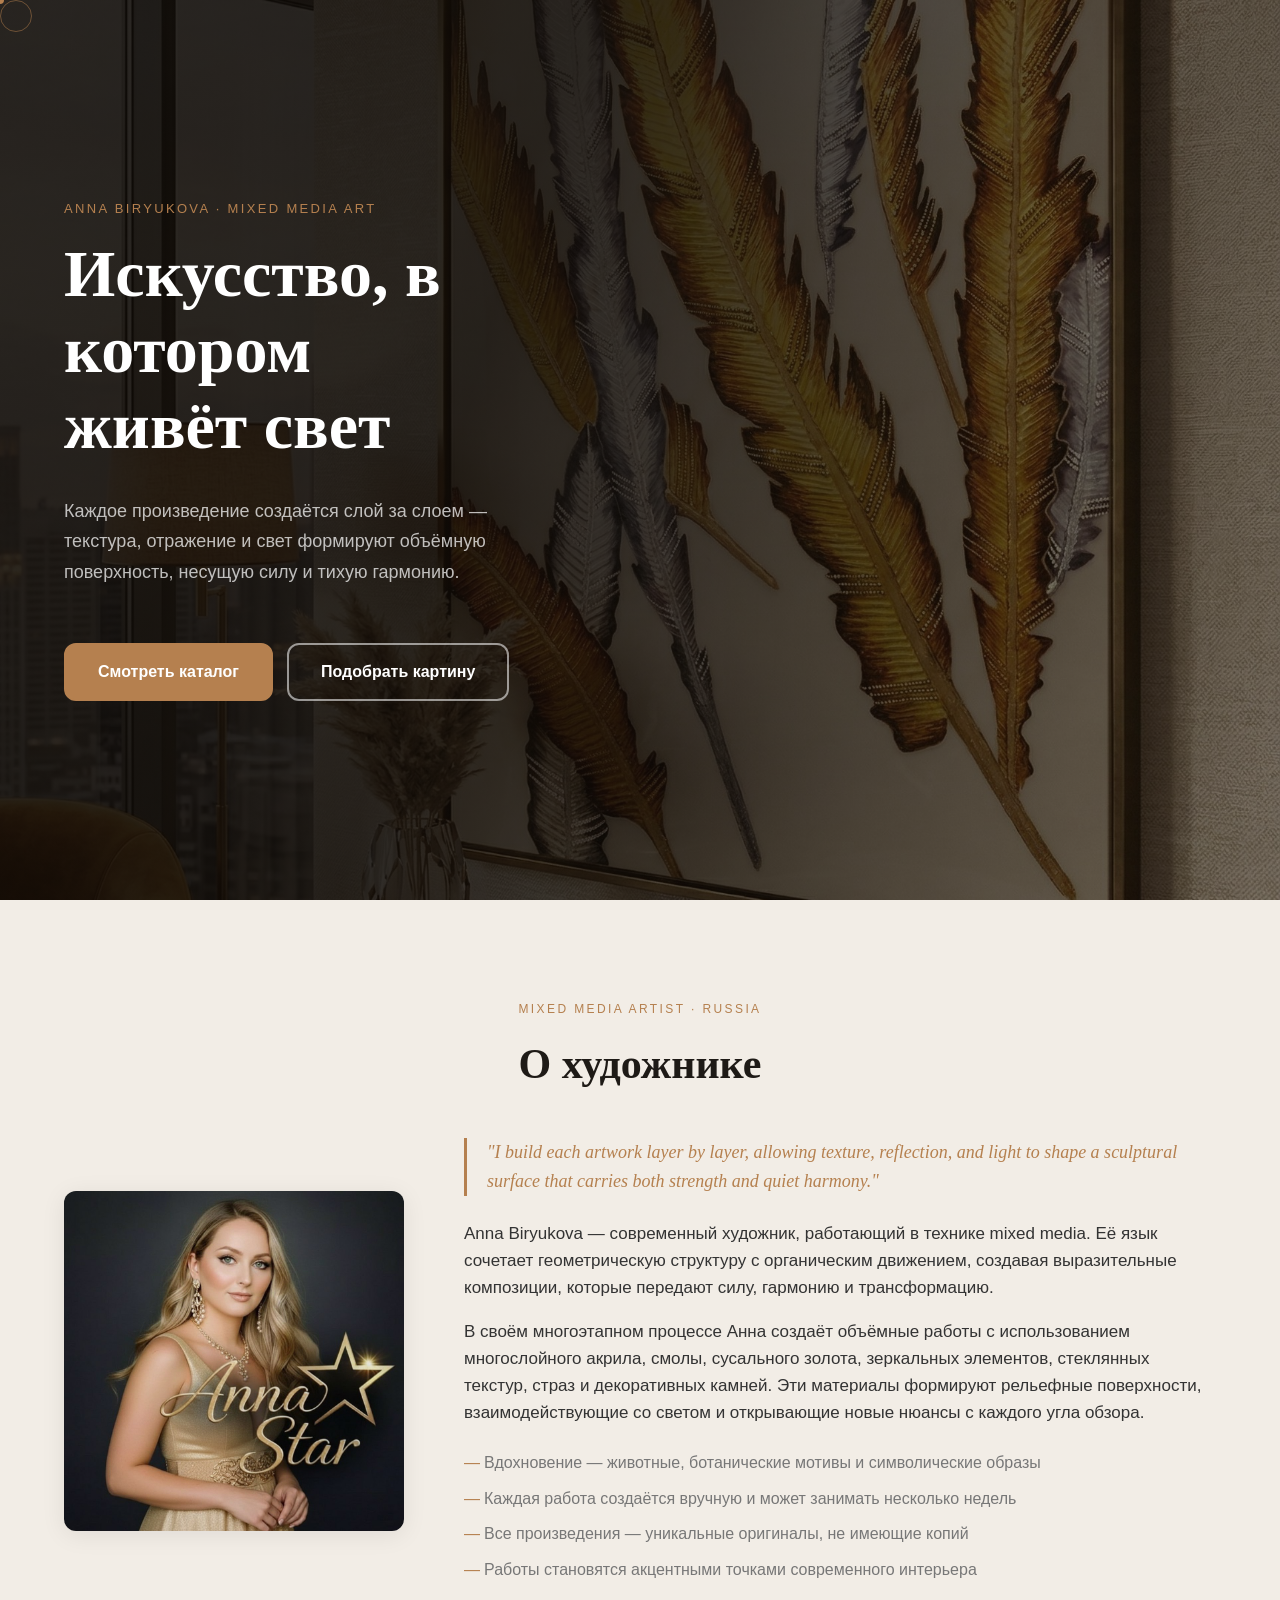
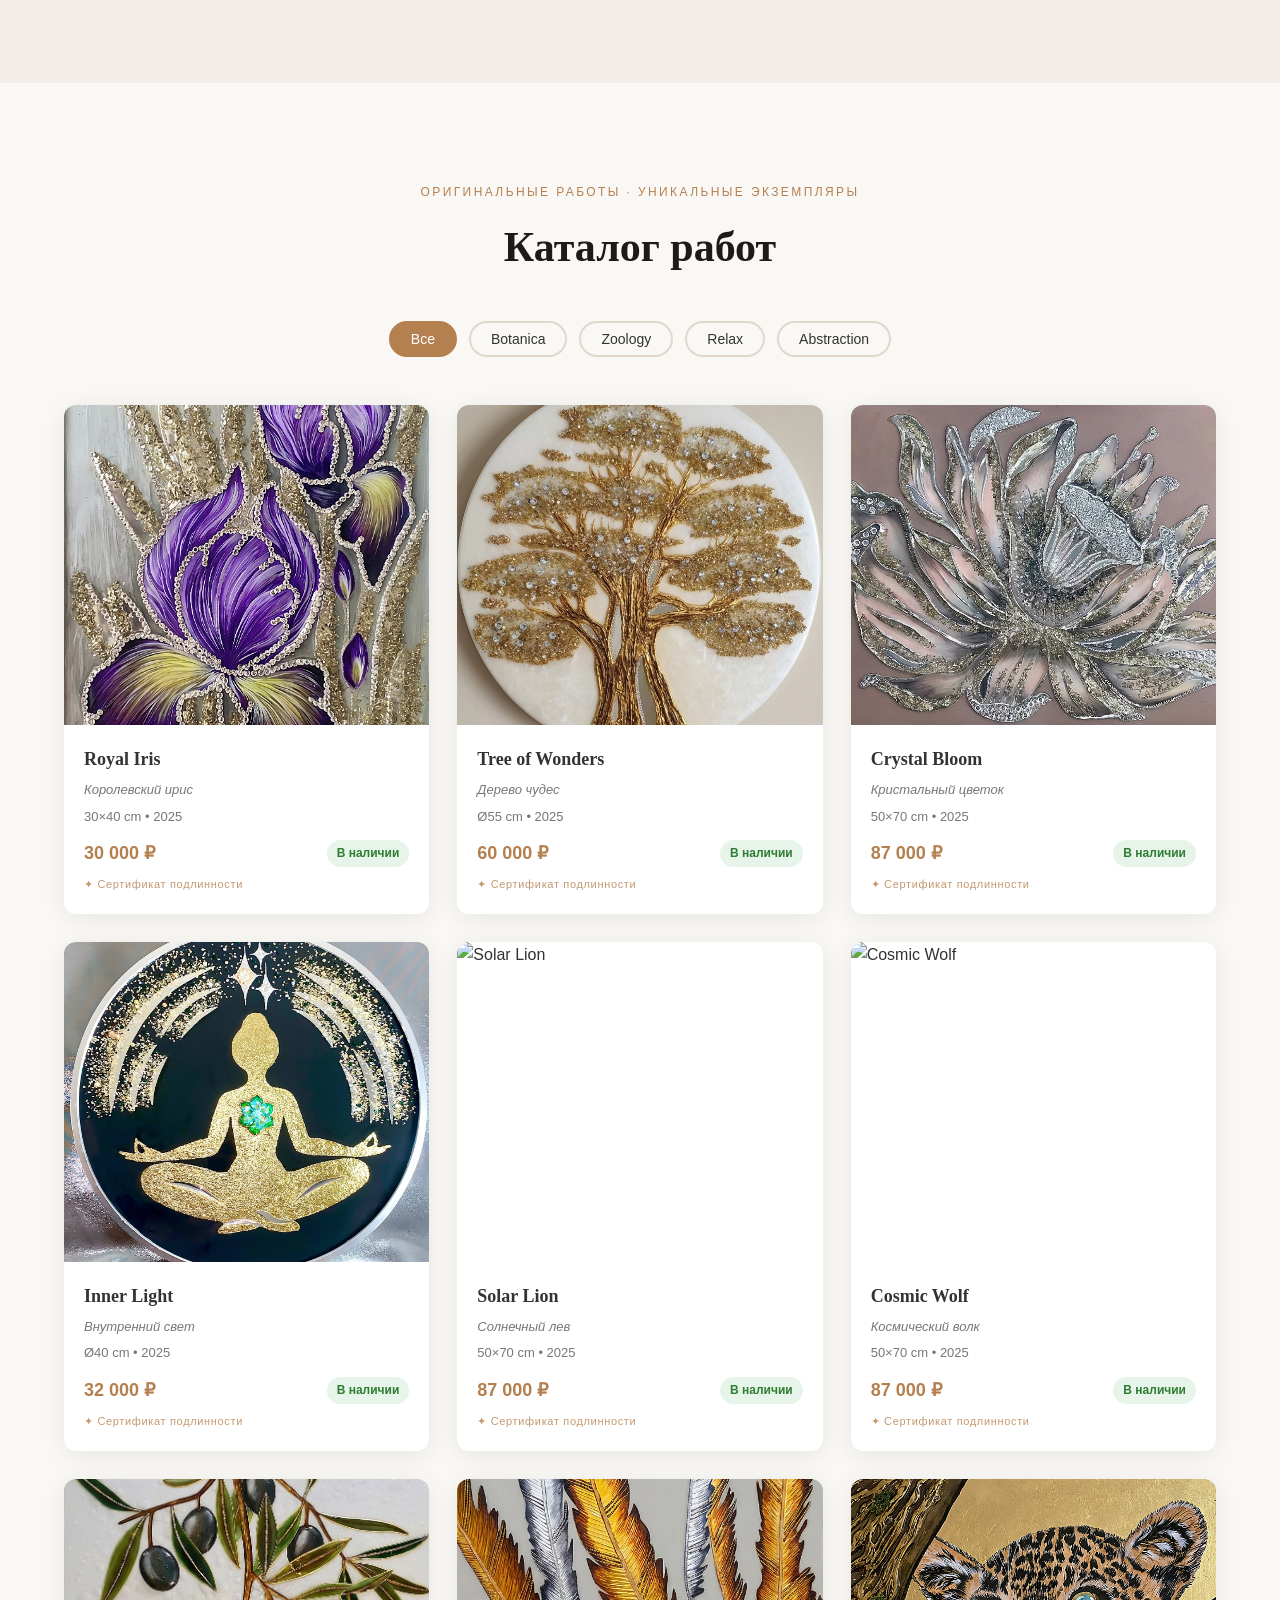
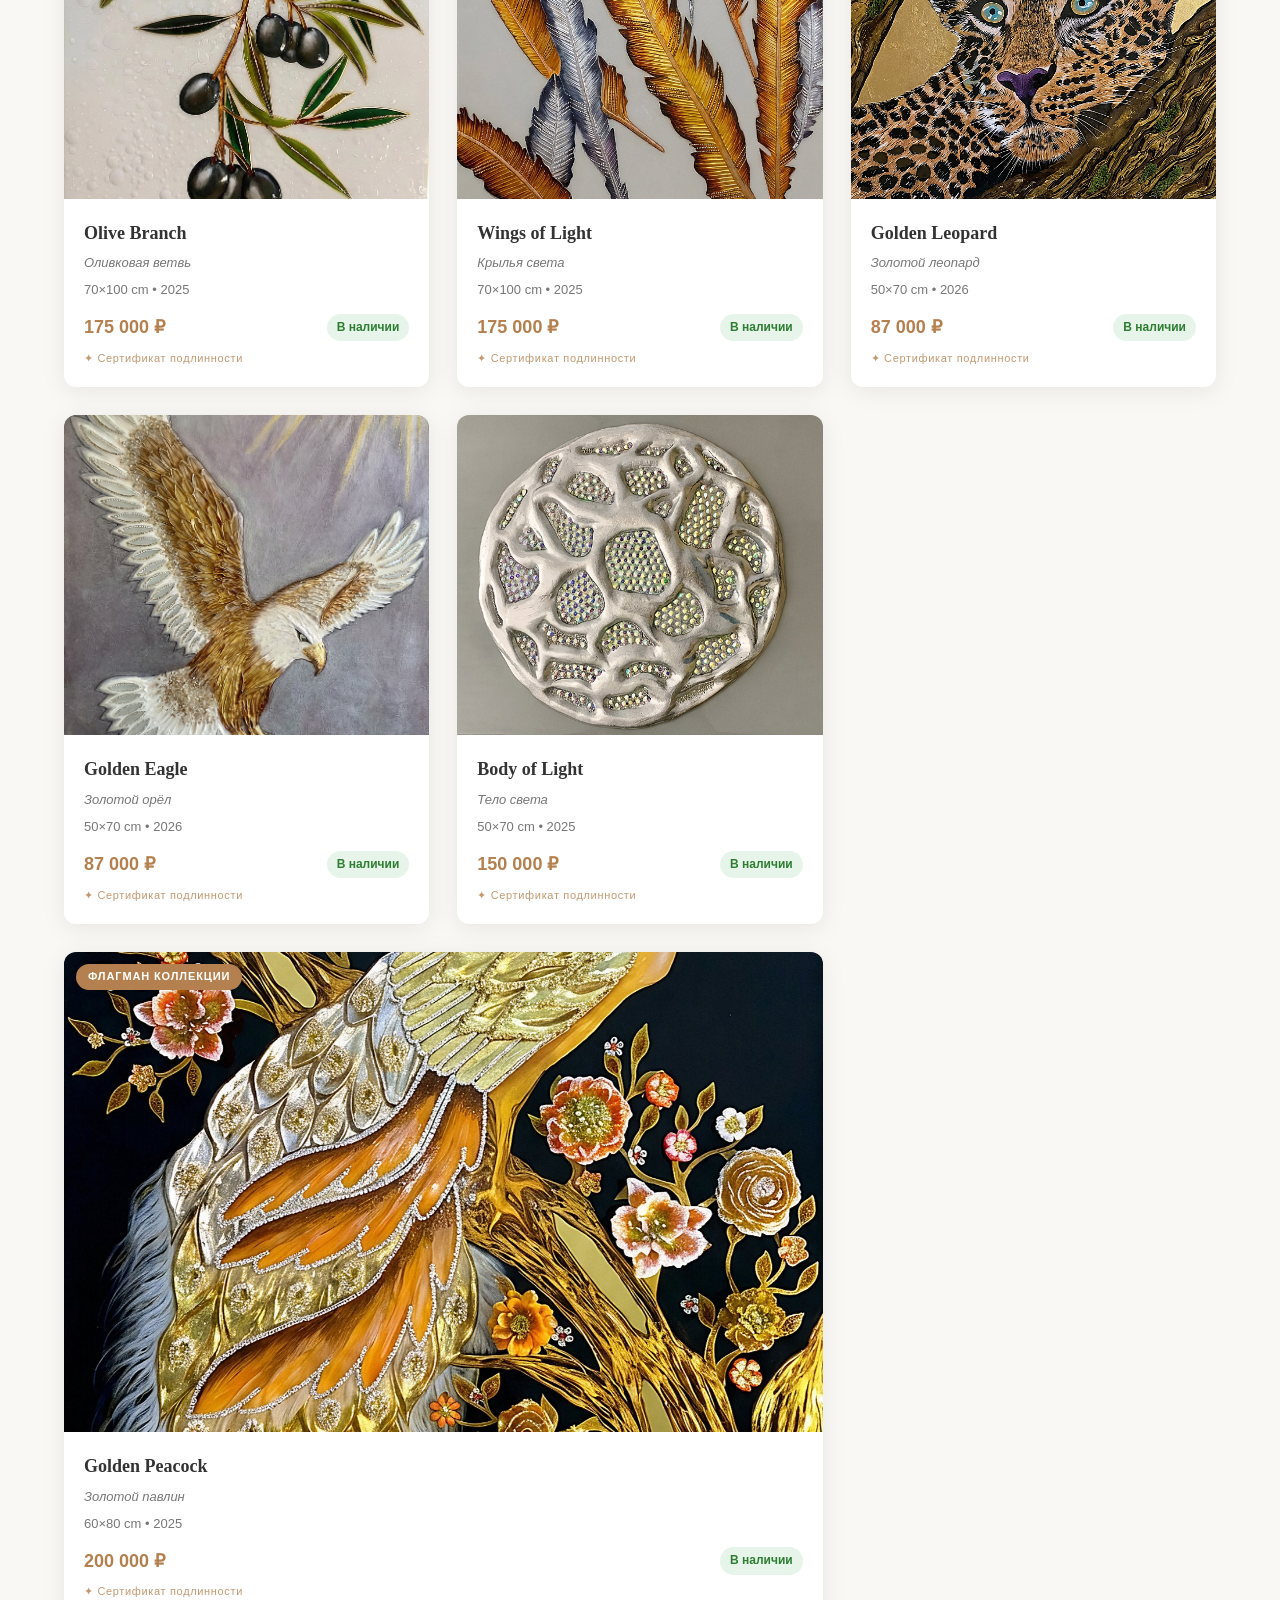
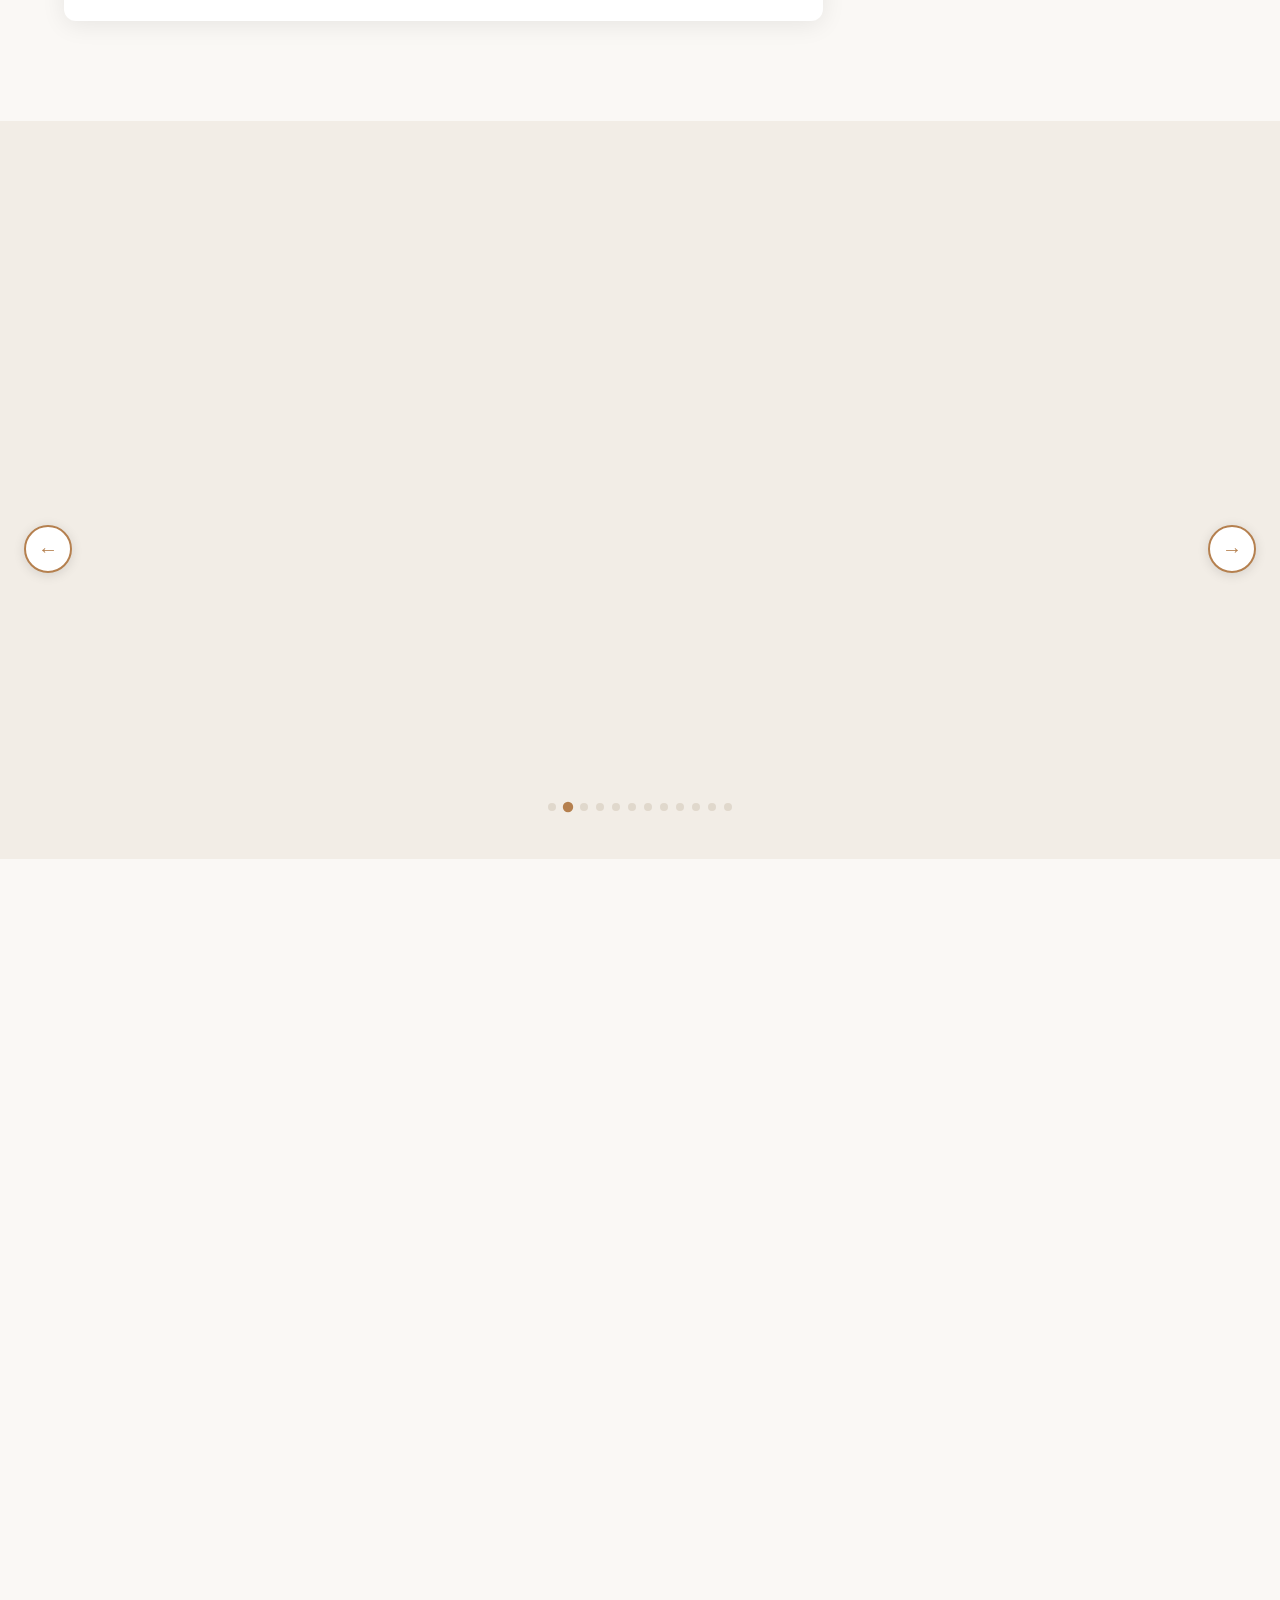
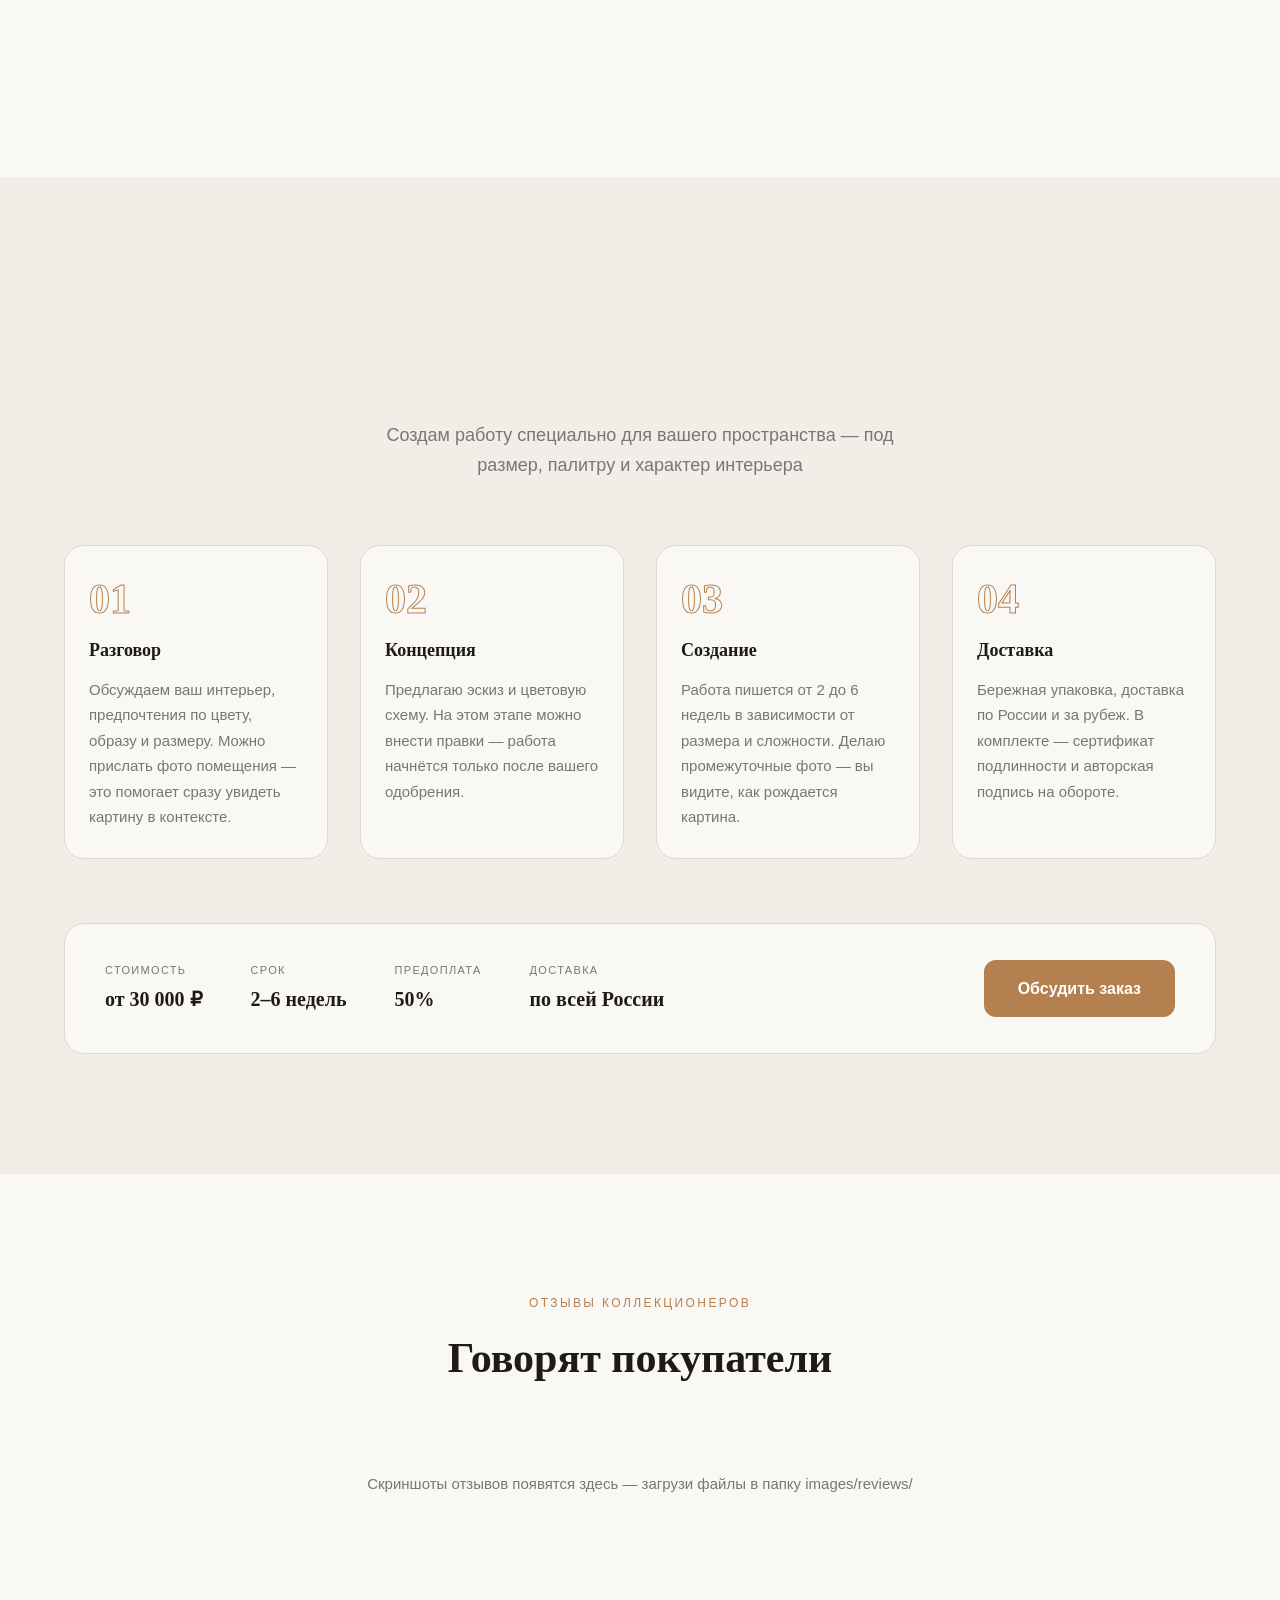
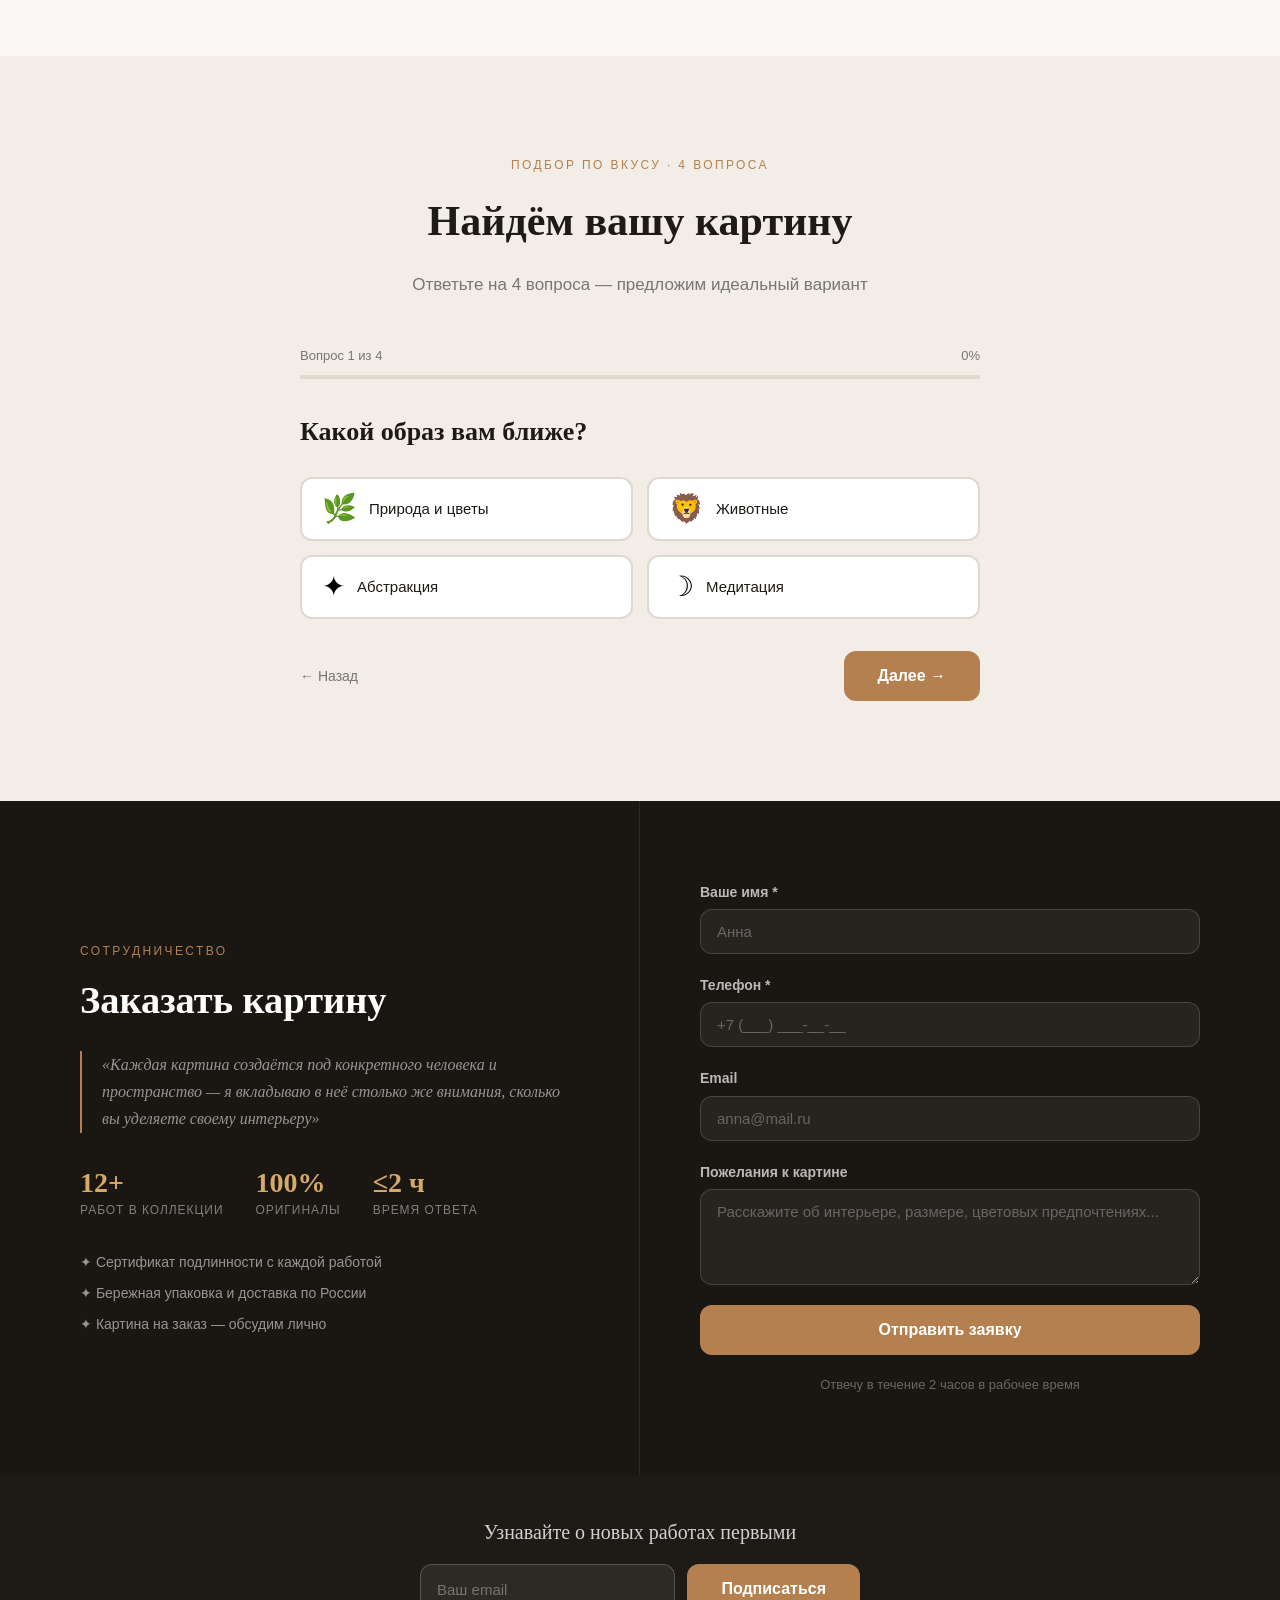
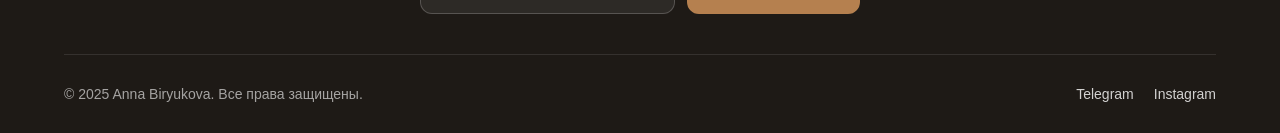
==== annastar-landing/index.html @ 743b1dee "Premium redesign: video hero, new sections, catalog & quiz improvements - Replace hero photo with vi" ====
<!DOCTYPE html>
<html lang="ru">
<head>
  <meta charset="UTF-8" />
  <meta name="viewport" content="width=device-width, initial-scale=1.0" />
  <title>Anna Biryukova — Sculptural Mixed Media Art</title>
  <meta name="description" content="Авторские картины в смешанной технике: акрил, смола, сусальное золото, зеркало, стразы. Уникальные объёмные работы для современного интерьера." />
  <link rel="stylesheet" href="css/style.css" />
  <link rel="stylesheet" href="css/quiz.css" />
  <link rel="stylesheet" href="css/mobile.css" />
</head>
<body>

  <!-- HERO -->
  <section class="hero" id="hero">
    <div class="hero__video-bg">
      <video autoplay muted loop playsinline preload="auto" poster="images/mockups/IMG_5982.JPG">
        <source src="images/mockups/1768654768388184.mp4" type="video/mp4">
      </video>
      <div class="hero__overlay"></div>
    </div>
    <div class="hero__content">
      <p class="hero__eyebrow">Anna Biryukova · Mixed Media Art</p>
      <h1 class="hero__title">Искусство, в котором<br>живёт свет</h1>
      <p class="hero__subtitle">Каждое произведение создаётся слой за слоем — текстура, отражение и свет формируют объёмную поверхность, несущую силу и тихую гармонию.</p>
      <div class="hero__btns">
        <a href="#catalog" class="btn btn--primary">Смотреть каталог</a>
        <a href="#quiz" class="btn btn--outline-light">Подобрать картину</a>
      </div>
    </div>
  </section>

  <!-- ABOUT -->
  <section class="about" id="about">
    <div class="container">
      <p class="section-eyebrow">Mixed Media Artist · Russia</p>
      <h2 class="section-title">О художнике</h2>
      <div class="about__inner">
        <div class="about__photo">
          <img src="anna-star.jpg.jpg" alt="Anna Biryukova — Mixed Media Artist" />
        </div>
        <div class="about__text">
          <blockquote class="about__quote">
            "I build each artwork layer by layer, allowing texture, reflection, and light to shape a sculptural surface that carries both strength and quiet harmony."
          </blockquote>
          <p>Anna Biryukova — современный художник, работающий в технике mixed media. Её язык сочетает геометрическую структуру с органическим движением, создавая выразительные композиции, которые передают силу, гармонию и трансформацию.</p>
          <p>В своём многоэтапном процессе Анна создаёт объёмные работы с использованием многослойного акрила, смолы, сусального золота, зеркальных элементов, стеклянных текстур, страз и декоративных камней. Эти материалы формируют рельефные поверхности, взаимодействующие со светом и открывающие новые нюансы с каждого угла обзора.</p>
          <ul class="about__facts">
            <li>Вдохновение — животные, ботанические мотивы и символические образы</li>
            <li>Каждая работа создаётся вручную и может занимать несколько недель</li>
            <li>Все произведения — уникальные оригиналы, не имеющие копий</li>
            <li>Работы становятся акцентными точками современного интерьера</li>
          </ul>
        </div>
      </div>
    </div>
  </section>

  <!-- CATALOG -->
  <section class="catalog" id="catalog">
    <div class="container">
      <p class="section-eyebrow">Оригинальные работы · Уникальные экземпляры</p>
      <h2 class="section-title">Каталог работ</h2>
      <div class="catalog__filters" id="catalogFilters">
        <button class="filter-btn active" data-filter="all">Все</button>
        <button class="filter-btn" data-filter="botanica">Botanica</button>
        <button class="filter-btn" data-filter="zoology">Zoology</button>
        <button class="filter-btn" data-filter="relax">Relax</button>
        <button class="filter-btn" data-filter="abstraction">Abstraction</button>
      </div>
      <div class="catalog__grid" id="catalogGrid">
        <!-- Карточки генерируются через catalog.js -->
      </div>
    </div>
  </section>

  <!-- MOCKUPS -->
  <section class="mockups" id="mockups">
    <div class="container">
      <p class="section-eyebrow">Визуализации</p>
      <h2 class="section-title">Картины в интерьере</h2>
    </div>
    <div class="mockups__carousel-wrap">
      <div class="mockups__carousel" id="mockupsCarousel">
        <div class="mockups__slide"><img src="images/mockups/IMG_5982.JPG" alt="Картина в интерьере" /></div>
        <div class="mockups__slide"><img src="images/mockups/IMG_5988.JPG" alt="Картина в интерьере" /></div>
        <div class="mockups__slide"><img src="images/mockups/IMG_4224.JPG" alt="Картина в интерьере" /></div>
        <div class="mockups__slide"><img src="images/mockups/IMG_4229.JPG" alt="Картина в интерьере" /></div>
        <div class="mockups__slide"><img src="images/mockups/IMG_4255.JPG" alt="Картина в интерьере" /></div>
        <div class="mockups__slide"><img src="images/mockups/IMG_4251.JPG" alt="Картина в интерьере" /></div>
        <div class="mockups__slide"><img src="images/mockups/IMG_4261.JPG" alt="Картина в интерьере" /></div>
        <div class="mockups__slide"><img src="images/mockups/IMG_4264.JPG" alt="Картина в интерьере" /></div>
        <div class="mockups__slide"><img src="images/mockups/IMG_4480.JPG" alt="Картина в интерьере" /></div>
        <div class="mockups__slide"><img src="images/mockups/IMG_4504.JPG" alt="Картина в интерьере" /></div>
        <div class="mockups__slide"><img src="images/mockups/IMG_6615.JPG" alt="Картина в интерьере" /></div>
        <div class="mockups__slide"><img src="images/mockups/2026-01-19 11.44.16.JPG" alt="Картина в интерьере" /></div>
      </div>
      <button class="mockups__arrow mockups__arrow--prev" id="mockupsPrev" aria-label="Назад">&#8592;</button>
      <button class="mockups__arrow mockups__arrow--next" id="mockupsNext" aria-label="Вперёд">&#8594;</button>
    </div>
    <div class="mockups__dots" id="mockupsDots"></div>
  </section>

  <!-- ARTIST AT WORK -->
  <section class="atwork" id="atwork">
    <div class="container">
      <div class="atwork__inner">
        <div class="atwork__photo">
          <img src="images/artist/freepik__-img3-img2-img1__70721.png" alt="Anna Biryukova за работой" />
        </div>
        <div class="atwork__text">
          <h2 class="section-title atwork__title">Художник за работой</h2>
          <p class="atwork__lead">Каждая картина — это путешествие длиной в несколько недель. Анна начинает с эскиза и постепенно выстраивает слой за слоем: грунт, объёмная текстура, акрил, смола, сусальное золото, зеркальные элементы и финальные акценты из страз.</p>
          <p>Процесс создания — медитативный и непредсказуемый. Материалы вступают в диалог между собой: смола растекается, золото ловит свет, зеркальные осколки преломляют пространство. Именно в этом взаимодействии рождается живой характер каждой работы.</p>
          <p>Анна не использует шаблонов и не создаёт копий. Каждое полотно — единственное в своём роде. Прежде чем взять кисть, художник проводит время в тишине — чтобы почувствовать образ изнутри, а не просто перенести его на холст.</p>
          <div class="atwork__tags">
            <span>Акрил</span>
            <span>Эпоксидная смола</span>
            <span>Сусальное золото</span>
            <span>Зеркало</span>
            <span>Стразы</span>
            <span>Mixed Media</span>
          </div>
        </div>
      </div>
    </div>
  </section>

  <!-- COMMISSION -->
  <section class="commission" id="commission">
    <div class="container">
      <p class="section-eyebrow">Индивидуальный заказ</p>
      <h2 class="section-title">Картина на заказ</h2>
      <p class="commission__intro">Создам работу специально для вашего пространства — под размер, палитру и характер интерьера</p>
      <div class="commission__steps">
        <div class="commission__step">
          <span class="commission__step-num">01</span>
          <h3 class="commission__step-title">Разговор</h3>
          <p class="commission__step-text">Обсуждаем ваш интерьер, предпочтения по цвету, образу и размеру. Можно прислать фото помещения — это помогает сразу увидеть картину в контексте.</p>
        </div>
        <div class="commission__step">
          <span class="commission__step-num">02</span>
          <h3 class="commission__step-title">Концепция</h3>
          <p class="commission__step-text">Предлагаю эскиз и цветовую схему. На этом этапе можно внести правки — работа начнётся только после вашего одобрения.</p>
        </div>
        <div class="commission__step">
          <span class="commission__step-num">03</span>
          <h3 class="commission__step-title">Создание</h3>
          <p class="commission__step-text">Работа пишется от 2 до 6 недель в зависимости от размера и сложности. Делаю промежуточные фото — вы видите, как рождается картина.</p>
        </div>
        <div class="commission__step">
          <span class="commission__step-num">04</span>
          <h3 class="commission__step-title">Доставка</h3>
          <p class="commission__step-text">Бережная упаковка, доставка по России и за рубеж. В комплекте — сертификат подлинности и авторская подпись на обороте.</p>
        </div>
      </div>
      <div class="commission__bottom">
        <div class="commission__info">
          <div class="commission__info-item">
            <span class="commission__info-label">Стоимость</span>
            <span class="commission__info-value">от 30 000 ₽</span>
          </div>
          <div class="commission__info-item">
            <span class="commission__info-label">Срок</span>
            <span class="commission__info-value">2–6 недель</span>
          </div>
          <div class="commission__info-item">
            <span class="commission__info-label">Предоплата</span>
            <span class="commission__info-value">50%</span>
          </div>
          <div class="commission__info-item">
            <span class="commission__info-label">Доставка</span>
            <span class="commission__info-value">по всей России</span>
          </div>
        </div>
        <a href="#order" class="btn btn--primary commission__cta">Обсудить заказ</a>
      </div>
    </div>
  </section>

  <!-- REVIEWS -->
  <section class="reviews" id="reviews">
    <div class="container">
      <p class="section-eyebrow">Отзывы коллекционеров</p>
      <h2 class="section-title">Говорят покупатели</h2>
      <div class="reviews__grid" id="reviewsGrid">
        <!-- Скриншоты загружаются автоматически из images/reviews/ -->
      </div>
      <p class="reviews__empty" id="reviewsEmpty">Скриншоты отзывов появятся здесь — загрузи файлы в папку images/reviews/</p>
    </div>
  </section>

  <!-- QUIZ -->
  <section class="quiz" id="quiz">
    <div class="container">
      <p class="section-eyebrow">Подбор по вкусу · 4 вопроса</p>
      <h2 class="section-title">Найдём вашу картину</h2>
      <p class="quiz__intro">Ответьте на 4 вопроса — предложим идеальный вариант</p>
      <div class="quiz__wrapper" id="quizWrapper">
        <!-- Квиз генерируется через quiz.js -->
      </div>
    </div>
  </section>

  <!-- ORDER FORM -->
  <section class="order" id="order">
    <div class="order__inner">
      <div class="order__left">
        <p class="order__eyebrow">Сотрудничество</p>
        <h2 class="order__title">Заказать картину</h2>
        <blockquote class="order__quote">«Каждая картина создаётся под конкретного человека и пространство — я вкладываю в неё столько же внимания, сколько вы уделяете своему интерьеру»</blockquote>
        <div class="order__stats">
          <div class="order__stat">
            <span class="order__stat-num">12+</span>
            <span class="order__stat-label">работ в коллекции</span>
          </div>
          <div class="order__stat">
            <span class="order__stat-num">100%</span>
            <span class="order__stat-label">оригиналы</span>
          </div>
          <div class="order__stat">
            <span class="order__stat-num">≤2 ч</span>
            <span class="order__stat-label">время ответа</span>
          </div>
        </div>
        <div class="order__guarantees">
          <p class="order__guarantee-item">✦ Сертификат подлинности с каждой работой</p>
          <p class="order__guarantee-item">✦ Бережная упаковка и доставка по России</p>
          <p class="order__guarantee-item">✦ Картина на заказ — обсудим лично</p>
        </div>
      </div>
      <div class="order__right">
        <form class="order__form" id="orderForm">
          <div class="form-group">
            <label for="name">Ваше имя *</label>
            <input type="text" id="name" name="name" placeholder="Анна" required />
          </div>
          <div class="form-group">
            <label for="phone">Телефон *</label>
            <input type="tel" id="phone" name="phone" placeholder="+7 (___) ___-__-__" required />
          </div>
          <div class="form-group">
            <label for="email">Email</label>
            <input type="email" id="email" name="email" placeholder="anna@mail.ru" />
          </div>
          <div class="form-group">
            <label for="message">Пожелания к картине</label>
            <textarea id="message" name="message" rows="4" placeholder="Расскажите об интерьере, размере, цветовых предпочтениях..."></textarea>
          </div>
          <button type="submit" class="btn btn--primary btn--full">Отправить заявку</button>
          <p class="form-note">Отвечу в течение 2 часов в рабочее время</p>
        </form>
      </div>
    </div>
  </section>

  <!-- FOOTER -->
  <footer class="footer">
    <div class="container">
      <div class="footer__subscribe">
        <p class="footer__subscribe-title">Узнавайте о новых работах первыми</p>
        <form class="footer__subscribe-form" id="subscribeForm" novalidate>
          <input type="email" name="email" placeholder="Ваш email" aria-label="Email для подписки" />
          <button type="submit" class="btn btn--primary">Подписаться</button>
        </form>
      </div>
      <div class="footer__inner">
        <p class="footer__copy">&copy; 2025 Anna Biryukova. Все права защищены.</p>
        <div class="footer__links">
          <a href="https://t.me/annastar" target="_blank" rel="noopener">Telegram</a>
          <a href="https://instagram.com/annastar" target="_blank" rel="noopener">Instagram</a>
        </div>
      </div>
    </div>
  </footer>

  <!-- MODAL -->
  <div class="modal" id="workModal" aria-hidden="true">
    <div class="modal__overlay" id="modalOverlay"></div>
    <div class="modal__content" id="modalContent">
      <button class="modal__close" id="modalClose" aria-label="Закрыть">&times;</button>
    </div>
  </div>

  <!-- Кастомный курсор -->
  <div class="cursor" id="cursor" aria-hidden="true"></div>
  <div class="cursor-follower" id="cursorFollower" aria-hidden="true"></div>

  <script src="js/works-data.js"></script>
  <script src="js/reviews.js"></script>
  <script src="js/catalog.js"></script>
  <script src="js/mockups.js"></script>
  <script src="js/quiz.js"></script>
  <script src="js/form.js"></script>
  <script src="js/payment.js"></script>
  <script src="js/animations.js"></script>
</body>
</html>
---- annastar-landing/css/style.css ----
/* ===========================================
   ANNASTAR LANDING — ОСНОВНЫЕ СТИЛИ
   =========================================== */

/* --- ПЕРЕМЕННЫЕ --- */
:root {
  /* Золотая система */
  --gold-light:       #d4a96a;   /* светлое золото — hover, акценты */
  --gold-mid:         #b5804f;   /* основное золото */
  --gold-dark:        #8b5e35;   /* тёмное золото — hover кнопок */
  --gold-subtle:      rgba(181, 128, 79, 0.10); /* еле заметный фон */

  --color-primary:    var(--gold-mid);
  --color-secondary:  #1e1a16;   /* глубокий тёмно-коричневый */
  --color-dark:       #12100e;   /* для тёмных секций */
  --color-bg:         #faf8f5;
  --color-bg-alt:     #f2ede6;
  --color-bg-dark:    #1a1612;   /* тёмный фон секций */
  --color-text:       #333333;
  --color-text-light: #777777;
  --color-text-muted: #aaa094;   /* для подписей на тёмном фоне */
  --color-border:     #e0d8cc;
  --color-white:      #ffffff;

  --font-heading: 'Playfair Display', Georgia, serif;
  --font-body:    'Inter', Arial, sans-serif;

  --radius:     12px;
  --radius-lg:  20px;
  --shadow:     0 4px 24px rgba(0,0,0,0.08);
  --shadow-lg:  0 16px 56px rgba(0,0,0,0.14);
  --transition: 0.25s ease;

  --container-width: 1200px;
  --container-px:    24px;
}

/* --- RESET & BASE --- */
*, *::before, *::after { box-sizing: border-box; margin: 0; padding: 0; }

html { scroll-behavior: smooth; }

body {
  font-family: var(--font-body);
  font-size: 16px;
  line-height: 1.6;
  color: var(--color-text);
  background: var(--color-bg);
}

img { display: block; max-width: 100%; height: auto; }

a { color: inherit; text-decoration: none; }

ul { list-style: none; }

/* --- CONTAINER --- */
.container {
  max-width: var(--container-width);
  margin: 0 auto;
  padding: 0 var(--container-px);
}

/* --- SECTION TITLE --- */
.section-title {
  font-family: var(--font-heading);
  font-size: clamp(28px, 4vw, 42px);
  font-weight: 700;
  color: var(--color-secondary);
  margin-bottom: 40px;
  text-align: center;
}

/* --- BUTTONS --- */
.btn {
  display: inline-flex;
  align-items: center;
  justify-content: center;
  padding: 14px 32px;
  border-radius: var(--radius);
  font-family: var(--font-body);
  font-size: 16px;
  font-weight: 600;
  cursor: pointer;
  border: 2px solid transparent;
  transition: var(--transition);
  white-space: nowrap;
}

.btn--primary {
  background: var(--color-primary);
  color: var(--color-white);
  border-color: var(--color-primary);
}
.btn--primary:hover {
  background: var(--gold-dark);
  border-color: var(--gold-dark);
}

.btn--outline {
  background: transparent;
  color: var(--color-primary);
  border-color: var(--color-primary);
}
.btn--outline:hover {
  background: var(--color-primary);
  color: var(--color-white);
}

.btn--full { width: 100%; }

/* ===========================================
   HERO
   =========================================== */
.hero {
  position: relative;
  min-height: 100vh;
  display: flex;
  align-items: center;
  overflow: hidden;
}

.hero__video-bg {
  position: absolute;
  inset: 0;
  z-index: 0;
}

.hero__video-bg video {
  width: 100%;
  height: 100%;
  object-fit: cover;
}

.hero__overlay {
  position: absolute;
  inset: 0;
  background: linear-gradient(105deg, rgba(14,10,6,0.88) 38%, rgba(14,10,6,0.42) 100%);
}

.hero__content {
  position: relative;
  z-index: 1;
  max-width: var(--container-width);
  width: 100%;
  margin: 0 auto;
  padding: 100px var(--container-px);
  display: flex;
  flex-direction: column;
  align-items: flex-start;
  gap: 12px;
}

.hero__eyebrow {
  font-size: 13px;
  font-weight: 500;
  letter-spacing: 0.18em;
  text-transform: uppercase;
  color: var(--color-primary);
  margin-bottom: 4px;
}

.hero__title {
  font-family: var(--font-heading);
  font-size: clamp(36px, 5.5vw, 66px);
  font-weight: 700;
  line-height: 1.15;
  color: #ffffff;
  margin-bottom: 20px;
  max-width: 640px;
}

.hero__subtitle {
  font-size: 18px;
  color: rgba(255, 255, 255, 0.72);
  margin-bottom: 36px;
  max-width: 480px;
  line-height: 1.7;
}

.hero__btns {
  display: flex;
  gap: 14px;
  flex-wrap: wrap;
  margin-top: 8px;
}

.btn--outline-light {
  background: transparent;
  color: #ffffff;
  border: 2px solid rgba(255, 255, 255, 0.55);
}
.btn--outline-light:hover {
  background: rgba(255, 255, 255, 0.12);
  border-color: #ffffff;
}

/* ===========================================
   ABOUT
   =========================================== */
.about {
  background: var(--color-bg-alt);
  padding: 100px 0;
}

.about__inner {
  display: grid;
  grid-template-columns: 340px 1fr;
  gap: 60px;
  align-items: center;
}

.about__photo img {
  width: 100%;
  border-radius: var(--radius);
  box-shadow: var(--shadow);
}

.about__quote {
  font-family: var(--font-heading);
  font-size: 18px;
  font-style: italic;
  color: var(--color-primary);
  border-left: 3px solid var(--color-primary);
  padding-left: 20px;
  margin-bottom: 24px;
  line-height: 1.6;
}

.about__text p { margin-bottom: 16px; font-size: 17px; }

.about__facts {
  margin-top: 24px;
  display: flex;
  flex-direction: column;
  gap: 10px;
}

.about__facts li {
  padding-left: 20px;
  position: relative;
  color: var(--color-text-light);
}
.about__facts li::before {
  content: '—';
  position: absolute;
  left: 0;
  color: var(--color-primary);
}

/* ===========================================
   ARTIST AT WORK
   =========================================== */
.atwork {
  padding: 100px 0;
  background: var(--color-bg);
}

.atwork__inner {
  display: grid;
  grid-template-columns: 1fr 1fr;
  gap: 80px;
  align-items: center;
}

.atwork__title {
  text-align: left;
  margin-bottom: 24px;
}

.atwork__photo img {
  width: 100%;
  border-radius: var(--radius);
  box-shadow: 0 12px 48px rgba(0,0,0,0.13);
}

.atwork__lead {
  font-size: 18px;
  font-style: italic;
  color: var(--color-text);
  margin-bottom: 20px;
  line-height: 1.7;
}

.atwork__text p {
  margin-bottom: 16px;
  color: var(--color-text-light);
  font-size: 16px;
  line-height: 1.75;
}

.atwork__tags {
  display: flex;
  flex-wrap: wrap;
  gap: 10px;
  margin-top: 28px;
}

.atwork__tags span {
  padding: 6px 18px;
  border: 1px solid var(--color-primary);
  border-radius: 100px;
  font-size: 13px;
  color: var(--color-primary);
  letter-spacing: 0.04em;
}

/* ===========================================
   CATALOG
   =========================================== */
.catalog { padding: 100px 0; }

.catalog__filters {
  display: flex;
  gap: 12px;
  flex-wrap: wrap;
  justify-content: center;
  margin-bottom: 48px;
}

.filter-btn {
  padding: 8px 20px;
  border: 2px solid var(--color-border);
  border-radius: 100px;
  background: transparent;
  font-size: 14px;
  font-weight: 500;
  cursor: pointer;
  transition: var(--transition);
  color: var(--color-text);
}
.filter-btn:hover,
.filter-btn.active {
  border-color: var(--color-primary);
  background: var(--color-primary);
  color: var(--color-white);
}

.catalog__grid {
  display: grid;
  grid-template-columns: repeat(auto-fill, minmax(280px, 1fr));
  gap: 28px;
}

/* CARD */
.work-card {
  background: var(--color-white);
  border-radius: var(--radius);
  overflow: hidden;
  box-shadow: var(--shadow);
  transition: transform var(--transition), box-shadow var(--transition);
  cursor: pointer;
}
.work-card:hover {
  transform: translateY(-4px);
  box-shadow: 0 12px 40px rgba(0,0,0,0.12);
}

.work-card__img {
  height: 320px;
  overflow: hidden;
}
.work-card__img img {
  width: 100%;
  height: 100%;
  object-fit: cover;
  transition: transform 0.4s ease;
}
.work-card:hover .work-card__img img { transform: scale(1.04); }

.work-card__body { padding: 20px; }

.work-card__title {
  font-family: var(--font-heading);
  font-size: 18px;
  font-weight: 600;
  margin-bottom: 6px;
}

.work-card__title-ru {
  font-size: 13px;
  font-style: italic;
  color: var(--color-text-light);
  margin-bottom: 6px;
}

.work-card__meta {
  font-size: 13px;
  color: var(--color-text-light);
  margin-bottom: 12px;
}

.work-card__footer {
  display: flex;
  align-items: center;
  justify-content: space-between;
}

.work-card__price {
  font-size: 18px;
  font-weight: 700;
  color: var(--color-primary);
}

.work-card__status {
  font-size: 12px;
  padding: 4px 10px;
  border-radius: 100px;
  font-weight: 600;
}
.work-card__status--available {
  background: #e6f4ea;
  color: #2e7d32;
}
.work-card__status--sold {
  background: #fce8e8;
  color: #c62828;
}

/* ===========================================
   MOCKUPS CAROUSEL
   =========================================== */
.mockups {
  background: var(--color-bg-alt);
  padding: 60px 0 48px;
}

.mockups__carousel-wrap {
  position: relative;
  overflow: hidden;
  margin-top: 0;
}

.mockups__carousel {
  display: flex;
  gap: 0;
  transition: transform 0.5s cubic-bezier(0.4, 0, 0.2, 1);
  will-change: transform;
}

.mockups__slide {
  flex: 0 0 60%;
  max-width: 60%;
  padding: 0 10px;
}

.mockups__slide img {
  width: 100%;
  height: 460px;
  object-fit: contain;
  background: var(--color-bg-alt);
  border-radius: var(--radius);
  box-shadow: var(--shadow);
  display: block;
}

.mockups__arrow {
  position: absolute;
  top: 50%;
  transform: translateY(-50%);
  width: 48px;
  height: 48px;
  border-radius: 50%;
  border: 2px solid var(--color-primary);
  background: var(--color-white);
  color: var(--color-primary);
  font-size: 20px;
  cursor: pointer;
  display: flex;
  align-items: center;
  justify-content: center;
  transition: var(--transition);
  z-index: 10;
  box-shadow: 0 2px 12px rgba(0,0,0,0.12);
}
.mockups__arrow:hover {
  background: var(--color-primary);
  color: var(--color-white);
}
.mockups__arrow--prev { left: 24px; }
.mockups__arrow--next { right: 24px; }

.mockups__dots {
  display: flex;
  justify-content: center;
  gap: 8px;
  margin-top: 24px;
}

.mockups__dot {
  width: 8px;
  height: 8px;
  border-radius: 50%;
  background: var(--color-border);
  border: none;
  cursor: pointer;
  transition: var(--transition);
  padding: 0;
}
.mockups__dot.active {
  background: var(--color-primary);
  transform: scale(1.3);
}

/* ===========================================
   ORDER FORM (base styles)
   =========================================== */
.order__form {
  display: flex;
  flex-direction: column;
  gap: 20px;
}

.form-group { display: flex; flex-direction: column; gap: 6px; }

.form-group label {
  font-size: 14px;
  font-weight: 600;
  color: var(--color-secondary);
}

.form-group input,
.form-group textarea {
  padding: 13px 16px;
  border: 1.5px solid var(--color-border);
  border-radius: var(--radius);
  font-size: 15px;
  font-family: var(--font-body);
  background: var(--color-white);
  color: var(--color-text);
  transition: border-color var(--transition), box-shadow var(--transition);
  resize: vertical;
}

.form-group input:focus,
.form-group textarea:focus {
  outline: none;
  border-color: var(--color-primary);
  box-shadow: 0 0 0 3px var(--gold-subtle);
}

.form-note {
  text-align: center;
  font-size: 13px;
  color: var(--color-text-light);
}

/* ===========================================
   FOOTER
   =========================================== */
.footer {
  background: var(--color-secondary);
  color: var(--color-white);
}

.footer__inner {
  display: flex;
  justify-content: space-between;
  align-items: center;
}

.footer__copy { font-size: 14px; opacity: 0.6; }

.footer__links {
  display: flex;
  gap: 20px;
}

.footer__links a {
  font-size: 14px;
  opacity: 0.8;
  transition: opacity var(--transition);
}
.footer__links a:hover { opacity: 1; }

/* ===========================================
   MODAL
   =========================================== */
.modal {
  display: none;
  position: fixed;
  inset: 0;
  z-index: 1000;
  align-items: center;
  justify-content: center;
}
.modal.is-open { display: flex; }

.modal__overlay {
  position: absolute;
  inset: 0;
  background: rgba(0,0,0,0.6);
  cursor: pointer;
}

.modal__content {
  position: relative;
  z-index: 1;
  background: var(--color-white);
  border-radius: var(--radius);
  max-width: 800px;
  width: 90%;
  max-height: 90vh;
  overflow-y: auto;
  padding: 40px;
  box-shadow: 0 20px 60px rgba(0,0,0,0.2);
}

.modal__grid {
  display: grid;
  grid-template-columns: 1fr 1fr;
  gap: 32px;
  align-items: start;
}

.modal__close {
  position: absolute;
  top: 16px;
  right: 20px;
  background: none;
  border: none;
  font-size: 28px;
  cursor: pointer;
  color: var(--color-text-light);
  transition: color var(--transition);
}
.modal__close:hover { color: var(--color-secondary); }

/* ===========================================
   COMMISSION — НА ЗАКАЗ
   =========================================== */
.commission {
  background: var(--color-bg-alt);
  padding: 120px 0;
}

.commission__intro {
  text-align: center;
  font-size: 18px;
  color: var(--color-text-light);
  max-width: 560px;
  margin: -16px auto 64px;
  line-height: 1.7;
}

.commission__steps {
  display: grid;
  grid-template-columns: repeat(4, 1fr);
  gap: 32px;
  margin-bottom: 64px;
}

.commission__step {
  position: relative;
  padding: 32px 24px 28px;
  background: var(--color-bg);
  border-radius: var(--radius-lg);
  border: 1px solid var(--color-border);
  transition: box-shadow var(--transition), transform var(--transition);
}

.commission__step:hover {
  box-shadow: var(--shadow-lg);
  transform: translateY(-4px);
}

.commission__step-num {
  display: block;
  font-family: var(--font-heading);
  font-size: 42px;
  font-weight: 700;
  color: var(--gold-subtle);
  line-height: 1;
  margin-bottom: 16px;
  -webkit-text-stroke: 1px var(--gold-mid);
  color: transparent;
}

.commission__step-title {
  font-family: var(--font-heading);
  font-size: 18px;
  font-weight: 700;
  color: var(--color-secondary);
  margin-bottom: 12px;
}

.commission__step-text {
  font-size: 15px;
  color: var(--color-text-light);
  line-height: 1.7;
}

.commission__bottom {
  display: flex;
  align-items: center;
  justify-content: space-between;
  gap: 40px;
  padding: 36px 40px;
  background: var(--color-bg);
  border-radius: var(--radius-lg);
  border: 1px solid var(--color-border);
}

.commission__info {
  display: flex;
  gap: 48px;
  flex-wrap: wrap;
}

.commission__info-item {
  display: flex;
  flex-direction: column;
  gap: 4px;
}

.commission__info-label {
  font-size: 11px;
  text-transform: uppercase;
  letter-spacing: 0.12em;
  color: var(--color-text-light);
}

.commission__info-value {
  font-family: var(--font-heading);
  font-size: 20px;
  font-weight: 700;
  color: var(--color-secondary);
}

.commission__cta { flex-shrink: 0; }

/* ===========================================
   REVIEWS — СКРИНШОТЫ ОТЗЫВОВ
   =========================================== */
.reviews {
  padding: 120px 0;
  background: var(--color-bg);
}

.reviews__grid {
  display: grid;
  grid-template-columns: repeat(auto-fill, minmax(280px, 1fr));
  gap: 20px;
}

.review-card {
  border-radius: var(--radius);
  overflow: hidden;
  box-shadow: var(--shadow);
  cursor: zoom-in;
  transition: transform var(--transition), box-shadow var(--transition);
}

.review-card:hover {
  transform: translateY(-4px);
  box-shadow: var(--shadow-lg);
}

.review-card__img {
  width: 100%;
  display: block;
  border-radius: var(--radius);
}

.review-card--zoomed {
  position: fixed;
  inset: 0;
  z-index: 2000;
  display: flex;
  align-items: center;
  justify-content: center;
  background: rgba(0,0,0,0.85);
  border-radius: 0;
  cursor: zoom-out;
  transform: none !important;
}

.review-card--zoomed .review-card__img {
  max-width: 90vw;
  max-height: 90vh;
  width: auto;
  border-radius: var(--radius);
  box-shadow: 0 24px 80px rgba(0,0,0,0.5);
}

.reviews__empty {
  text-align: center;
  color: var(--color-text-light);
  font-size: 15px;
  padding: 40px 0;
  display: none;
}

/* ===========================================
   SECTION EYEBROW
   =========================================== */
.section-eyebrow {
  font-size: 12px;
  font-weight: 500;
  letter-spacing: 0.20em;
  text-transform: uppercase;
  color: var(--color-primary);
  text-align: center;
  margin-bottom: 12px;
}

/* ===========================================
   ORDER FORM — DARK
   =========================================== */
.order {
  background: var(--color-bg-dark);
  padding: 0;
}

.order__inner {
  display: grid;
  grid-template-columns: 1fr 1fr;
  min-height: 640px;
}

.order__left {
  padding: 80px 60px 80px 80px;
  display: flex;
  flex-direction: column;
  justify-content: center;
  border-right: 1px solid rgba(255,255,255,0.08);
}

.order__right {
  padding: 80px 80px 80px 60px;
  display: flex;
  align-items: center;
}

.order__eyebrow {
  font-size: 12px;
  font-weight: 500;
  letter-spacing: 0.20em;
  text-transform: uppercase;
  color: var(--gold-mid);
  margin-bottom: 16px;
}

.order__title {
  font-family: var(--font-heading);
  font-size: clamp(28px, 3vw, 44px);
  font-weight: 700;
  color: #ffffff;
  line-height: 1.2;
  margin-bottom: 28px;
}

.order__quote {
  font-family: var(--font-heading);
  font-style: italic;
  font-size: 16px;
  line-height: 1.7;
  color: rgba(255,255,255,0.55);
  border-left: 2px solid var(--gold-mid);
  padding-left: 20px;
  margin-bottom: 36px;
}

.order__stats {
  display: flex;
  gap: 32px;
  margin-bottom: 32px;
}

.order__stat {
  display: flex;
  flex-direction: column;
  gap: 4px;
}

.order__stat-num {
  font-family: var(--font-heading);
  font-size: 28px;
  font-weight: 700;
  color: var(--gold-light);
  line-height: 1;
}

.order__stat-label {
  font-size: 12px;
  color: rgba(255,255,255,0.45);
  text-transform: uppercase;
  letter-spacing: 0.08em;
}

.order__guarantees { display: flex; flex-direction: column; gap: 10px; }

.order__guarantee-item {
  font-size: 14px;
  color: rgba(255,255,255,0.55);
  line-height: 1.5;
}

/* Форма на тёмном фоне */
.order__right .order__form {
  width: 100%;
}

.order .form-group label {
  color: rgba(255,255,255,0.7);
}

.order .form-group input,
.order .form-group textarea {
  background: rgba(255,255,255,0.06);
  border-color: rgba(255,255,255,0.15);
  color: #ffffff;
}

.order .form-group input::placeholder,
.order .form-group textarea::placeholder {
  color: rgba(255,255,255,0.3);
}

.order .form-group input:focus,
.order .form-group textarea:focus {
  border-color: var(--gold-mid);
  background: rgba(255,255,255,0.09);
  box-shadow: 0 0 0 3px rgba(181,128,79,0.15);
}

.order .form-note { color: rgba(255,255,255,0.35); }

/* ===========================================
   CATALOG — CERTIFICATE, WISHLIST, FEATURED
   =========================================== */
.work-card {
  position: relative;
}

.work-card__cert {
  font-size: 11px;
  color: var(--color-primary);
  letter-spacing: 0.06em;
  margin-top: 8px;
  opacity: 0.8;
}

.work-card__wish {
  position: absolute;
  top: 12px;
  right: 12px;
  z-index: 2;
  width: 34px;
  height: 34px;
  border-radius: 50%;
  background: rgba(255,255,255,0.9);
  border: none;
  font-size: 16px;
  line-height: 1;
  cursor: pointer;
  display: flex;
  align-items: center;
  justify-content: center;
  transition: var(--transition);
  color: var(--color-text-light);
  box-shadow: 0 2px 8px rgba(0,0,0,0.12);
  opacity: 0;
}

.work-card:hover .work-card__wish { opacity: 1; }
.work-card__wish.is-wished { opacity: 1; color: #c0392b; }

.work-card__badge {
  position: absolute;
  top: 12px;
  left: 12px;
  z-index: 2;
  background: var(--gold-mid);
  color: #fff;
  font-size: 11px;
  font-weight: 600;
  letter-spacing: 0.08em;
  text-transform: uppercase;
  padding: 4px 12px;
  border-radius: 100px;
}

.work-card--featured {
  grid-column: span 2;
}

.work-card--featured .work-card__img {
  height: 480px;
}

/* ===========================================
   FOOTER — SUBSCRIBE
   =========================================== */
.footer {
  padding: 0;
}

.footer__subscribe {
  border-bottom: 1px solid rgba(255,255,255,0.1);
  padding: 40px 0;
  text-align: center;
}

.footer__subscribe-title {
  font-family: var(--font-heading);
  font-size: 20px;
  color: rgba(255,255,255,0.8);
  margin-bottom: 16px;
}

.footer__subscribe-form {
  display: flex;
  gap: 12px;
  max-width: 440px;
  margin: 0 auto;
}

.footer__subscribe-form input {
  flex: 1;
  padding: 12px 16px;
  border-radius: var(--radius);
  border: 1px solid rgba(255,255,255,0.2);
  background: rgba(255,255,255,0.07);
  color: #fff;
  font-size: 15px;
  font-family: var(--font-body);
  outline: none;
  transition: border-color var(--transition);
}

.footer__subscribe-form input:focus { border-color: var(--gold-mid); }
.footer__subscribe-form input::placeholder { color: rgba(255,255,255,0.35); }

.footer__subscribe-thanks {
  color: var(--gold-light);
  font-size: 15px;
}

.footer__inner {
  padding: 28px 0;
}

/* ===========================================
   CUSTOM CURSOR
   =========================================== */
@media (hover: hover) {
  body { cursor: none; }

  .cursor {
    position: fixed;
    top: 0; left: 0;
    width: 8px; height: 8px;
    background: var(--gold-mid);
    border-radius: 50%;
    pointer-events: none;
    z-index: 9999;
    transform: translate(-50%, -50%);
    transition: opacity 0.2s;
  }

  .cursor-follower {
    position: fixed;
    top: 0; left: 0;
    width: 32px; height: 32px;
    border: 1.5px solid var(--gold-mid);
    border-radius: 50%;
    pointer-events: none;
    z-index: 9998;
    transform: translate(-50%, -50%);
    opacity: 0.5;
    transition: opacity 0.2s;
  }

  .cursor.cursor--hover {
    width: 12px; height: 12px;
    background: var(--gold-light);
  }

  .cursor-follower.cursor--hover {
    width: 48px; height: 48px;
    opacity: 0.25;
  }
}

/* ===========================================
   SCROLL REVEAL
   =========================================== */
.reveal {
  opacity: 0;
  transform: translateY(24px);
  transition: opacity 0.6s ease, transform 0.6s ease;
}

.reveal--visible {
  opacity: 1;
  transform: translateY(0);
}

/* Задержки для вложенных элементов */
.work-card.reveal:nth-child(2) { transition-delay: 0.07s; }
.work-card.reveal:nth-child(3) { transition-delay: 0.14s; }
.work-card.reveal:nth-child(4) { transition-delay: 0.21s; }
.work-card.reveal:nth-child(5) { transition-delay: 0.28s; }
.work-card.reveal:nth-child(6) { transition-delay: 0.35s; }

/* ===========================================
   UTILITY
   =========================================== */
.visually-hidden {
  position: absolute;
  width: 1px; height: 1px;
  overflow: hidden;
  clip: rect(0,0,0,0);
  white-space: nowrap;
}
---- annastar-landing/css/quiz.css ----
/* ===========================================
   ANNASTAR LANDING — СТИЛИ КВИЗА
   =========================================== */

.quiz {
  background: var(--color-bg-alt);
  padding: 100px 0;
}

.quiz__intro {
  text-align: center;
  font-size: 17px;
  color: var(--color-text-light);
  margin-top: -24px;
  margin-bottom: 48px;
}

.quiz__wrapper {
  max-width: 680px;
  margin: 0 auto;
}

/* --- PROGRESS BAR --- */
.quiz__progress {
  margin-bottom: 36px;
}

.quiz__progress-text {
  display: flex;
  justify-content: space-between;
  font-size: 13px;
  color: var(--color-text-light);
  margin-bottom: 8px;
}

.quiz__progress-bar {
  height: 4px;
  background: var(--color-border);
  border-radius: 100px;
  overflow: hidden;
}

.quiz__progress-fill {
  height: 100%;
  background: var(--color-primary);
  border-radius: 100px;
  transition: width 0.4s ease;
}

/* --- STEP --- */
.quiz__step {
  display: none;
  animation: quizFadeIn 0.3s ease;
}
.quiz__step.is-active { display: block; }

@keyframes quizFadeIn {
  from { opacity: 0; transform: translateY(8px); }
  to   { opacity: 1; transform: translateY(0); }
}

.quiz__question {
  font-family: var(--font-heading);
  font-size: clamp(20px, 3vw, 26px);
  font-weight: 600;
  color: var(--color-secondary);
  margin-bottom: 28px;
  line-height: 1.3;
}

/* --- OPTIONS GRID --- */
.quiz__options {
  display: grid;
  grid-template-columns: 1fr 1fr;
  gap: 14px;
}

.quiz__option {
  display: flex;
  align-items: center;
  gap: 12px;
  padding: 16px 20px;
  background: var(--color-white);
  border: 2px solid var(--color-border);
  border-radius: var(--radius);
  cursor: pointer;
  transition: all var(--transition);
  text-align: left;
}
.quiz__option:hover {
  border-color: var(--color-primary);
  background: #fdf6ee;
}
.quiz__option.is-selected {
  border-color: var(--color-primary);
  background: #fdf6ee;
  box-shadow: 0 0 0 3px rgba(181, 128, 79, 0.15);
}

.quiz__option-icon {
  font-size: 28px;
  flex-shrink: 0;
  line-height: 1;
}

.quiz__option-text {
  font-size: 15px;
  font-weight: 500;
  color: var(--color-secondary);
}

/* --- NAVIGATION --- */
.quiz__nav {
  display: flex;
  justify-content: space-between;
  align-items: center;
  margin-top: 32px;
  gap: 16px;
}

.quiz__btn-back {
  background: none;
  border: none;
  font-size: 14px;
  color: var(--color-text-light);
  cursor: pointer;
  display: flex;
  align-items: center;
  gap: 6px;
  padding: 8px 0;
  transition: color var(--transition);
}
.quiz__btn-back:hover { color: var(--color-primary); }
.quiz__btn-back:disabled { opacity: 0.3; pointer-events: none; }

.quiz__btn-next {
  margin-left: auto;
}

/* --- RESULT --- */
.quiz__result {
  display: none;
  text-align: center;
  animation: quizFadeIn 0.3s ease;
}
.quiz__result.is-active { display: block; }

.quiz__result-title {
  font-family: var(--font-heading);
  font-size: 28px;
  font-weight: 700;
  color: var(--color-secondary);
  margin-bottom: 12px;
}

.quiz__result-subtitle {
  font-size: 16px;
  color: var(--color-text-light);
  margin-bottom: 32px;
}

.quiz__result-cards {
  display: grid;
  grid-template-columns: repeat(auto-fill, minmax(200px, 1fr));
  gap: 20px;
  margin-bottom: 36px;
  text-align: left;
}

.quiz__result-cta {
  display: flex;
  flex-direction: column;
  align-items: center;
  gap: 12px;
}

.quiz__restart {
  background: none;
  border: none;
  font-size: 14px;
  color: var(--color-text-light);
  cursor: pointer;
  text-decoration: underline;
  transition: color var(--transition);
}
.quiz__restart:hover { color: var(--color-primary); }
---- annastar-landing/css/mobile.css ----
/* ===========================================
   ANNASTAR LANDING — МЕДИА-ЗАПРОСЫ
   =========================================== */

/* --- TABLET: ≤ 1024px --- */
@media (max-width: 1024px) {
  .hero__content { align-items: center; text-align: center; }
  .hero__subtitle { max-width: 100%; }
  .hero__title { max-width: 100%; }

  .about__inner {
    grid-template-columns: 1fr;
    text-align: center;
  }
  .about__photo {
    max-width: 320px;
    margin: 0 auto;
  }
  .about__facts li { padding-left: 0; }
  .about__facts li::before { display: none; }

  .atwork__inner { grid-template-columns: 1fr; gap: 40px; }
  .atwork__title { text-align: center; }
  .atwork__photo { max-width: 480px; margin: 0 auto; }
}

/* --- MOBILE: ≤ 768px --- */
@media (max-width: 768px) {
  :root { --container-px: 16px; }

  /* Hero */
  .hero__content { padding: 80px 16px; gap: 8px; }
  .hero__btns { flex-direction: column; }
  .hero__btns .btn { width: 100%; text-align: center; }

  /* Artist at work */
  .atwork { padding: 64px 0; }

  /* About */
  .about { padding: 64px 0; }

  /* Commission */
  .commission__steps { grid-template-columns: 1fr 1fr; gap: 20px; }
  .commission__bottom { flex-direction: column; align-items: flex-start; gap: 24px; }
  .commission__info { gap: 24px; }

  /* Reviews */
  .reviews__grid { grid-template-columns: repeat(auto-fill, minmax(220px, 1fr)); }

  /* Order dark */
  .order__inner { grid-template-columns: 1fr; }
  .order__left  { padding: 48px 24px 32px; border-right: none; border-bottom: 1px solid rgba(255,255,255,0.08); }
  .order__right { padding: 32px 24px 48px; }
  .order__stats { gap: 20px; }

  /* Featured card */
  .work-card--featured { grid-column: span 1; }
  .work-card--featured .work-card__img { height: 320px; }

  /* Catalog */
  .catalog { padding: 64px 0; }
  .catalog__grid { grid-template-columns: repeat(auto-fill, minmax(240px, 1fr)); gap: 16px; }
  .catalog__filters { gap: 8px; }
  .filter-btn { padding: 6px 14px; font-size: 13px; }

  /* Mockups */
  .mockups { padding: 64px 0; }
  .mockups__slide { flex: 0 0 88%; max-width: 88%; }
  .mockups__arrow--prev { left: 8px; }
  .mockups__arrow--next { right: 8px; }

  /* Modal */
  .modal__grid { grid-template-columns: 1fr !important; }
  .modal__content { padding: 24px 20px; width: 95%; }
  .modal__grid img { max-height: 260px; object-fit: contain; }

  /* Quiz */
  .quiz { padding: 64px 0; }
  .quiz__options { grid-template-columns: 1fr; }
  .quiz__nav { flex-direction: column-reverse; align-items: stretch; }
  .quiz__btn-next { width: 100%; }
  .quiz__btn-back { text-align: center; }

  /* Order */
  .order { padding: 64px 0; }

  /* Footer */
  .footer__inner { flex-direction: column; gap: 16px; text-align: center; }

  /* Modal */
  .modal__content { padding: 24px 20px; width: 95%; }

  /* Work card */
  .work-card__footer { flex-direction: column; align-items: flex-start; gap: 8px; }
}

/* --- SMALL MOBILE: ≤ 480px --- */
@media (max-width: 480px) {
  .section-title { margin-bottom: 28px; }
  .commission__steps { grid-template-columns: 1fr; }
  .reviews__grid { grid-template-columns: 1fr; }

  .catalog__grid { grid-template-columns: 1fr; }

  .quiz__result-cards { grid-template-columns: 1fr; }

  .hero__title { font-size: 28px; }

  .btn { padding: 12px 24px; font-size: 15px; }
}

/* --- HOVER: touch-устройства --- */
@media (hover: none) {
  .work-card:hover { transform: none; }
  .work-card:hover .work-card__img img { transform: none; }
}

/* --- PREFER REDUCED MOTION --- */
@media (prefers-reduced-motion: reduce) {
  *, *::before, *::after {
    animation-duration: 0.01ms !important;
    transition-duration: 0.01ms !important;
  }
  html { scroll-behavior: auto; }
}
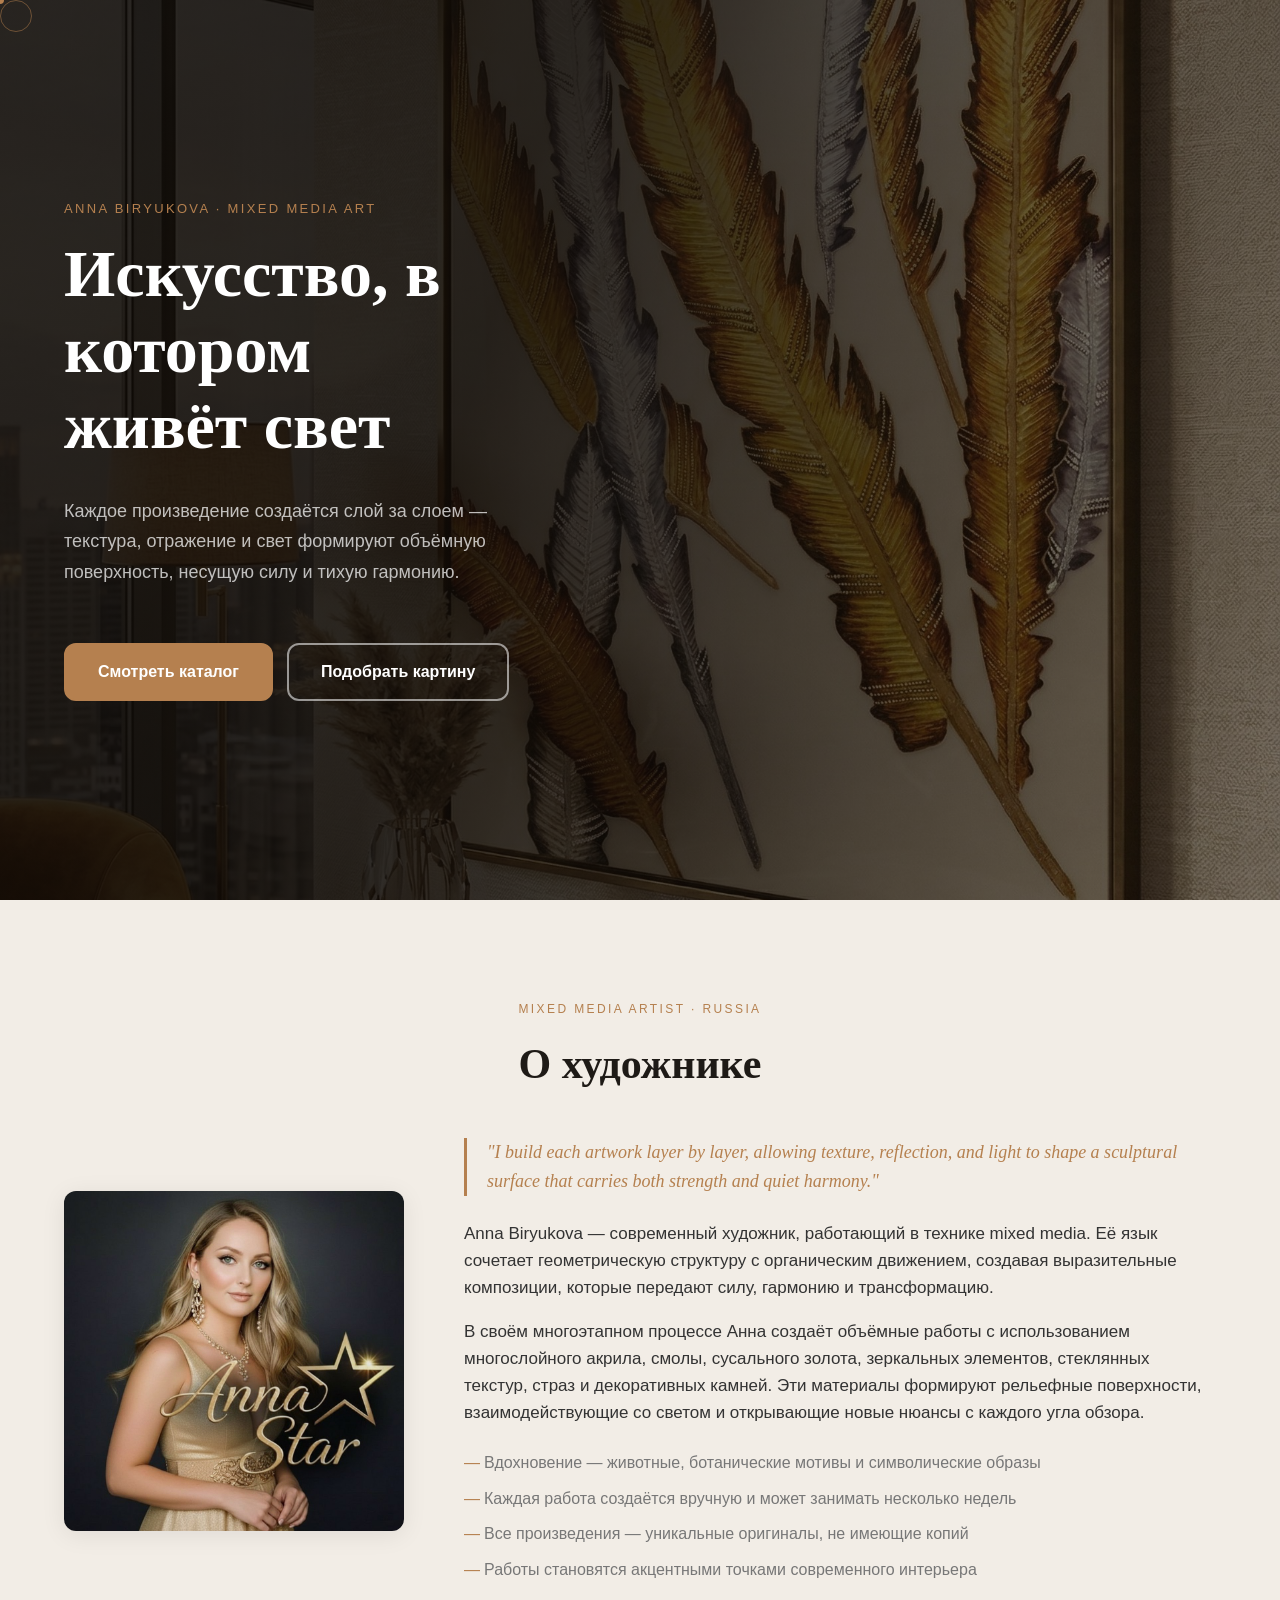
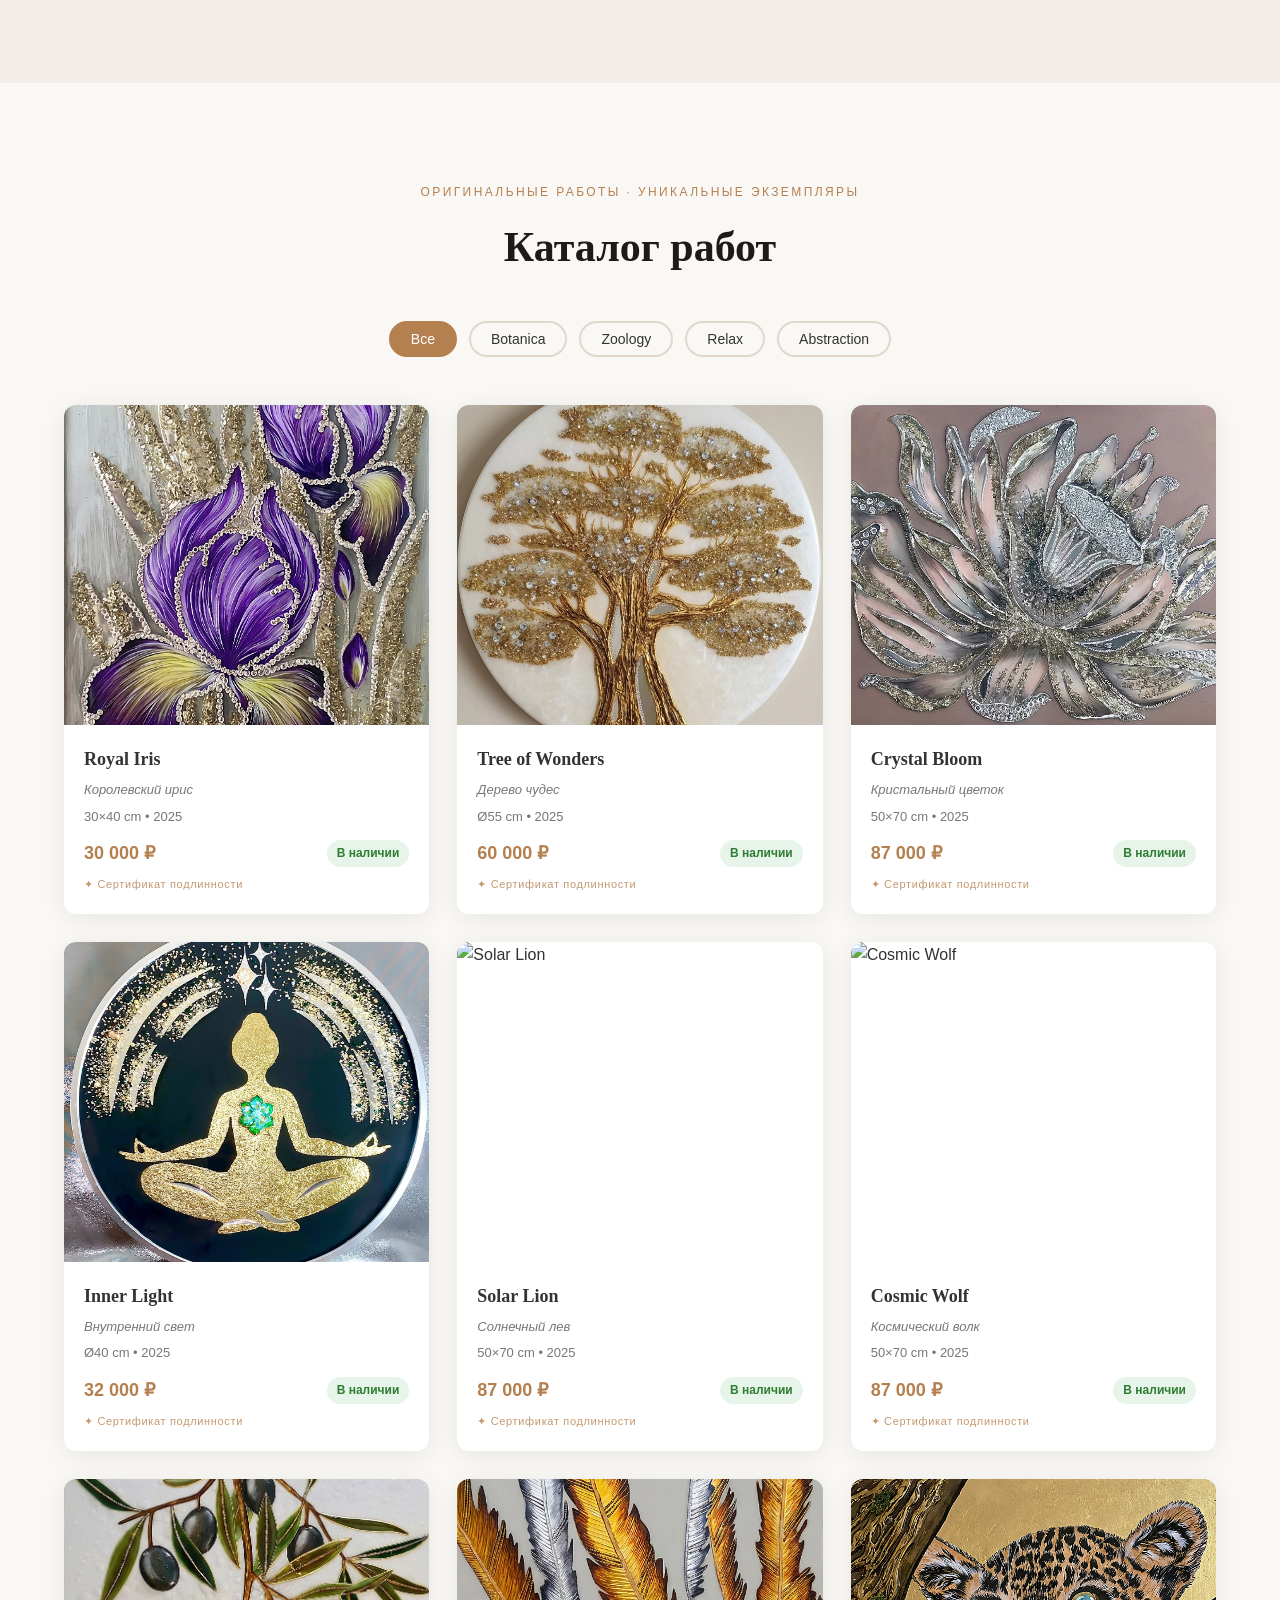
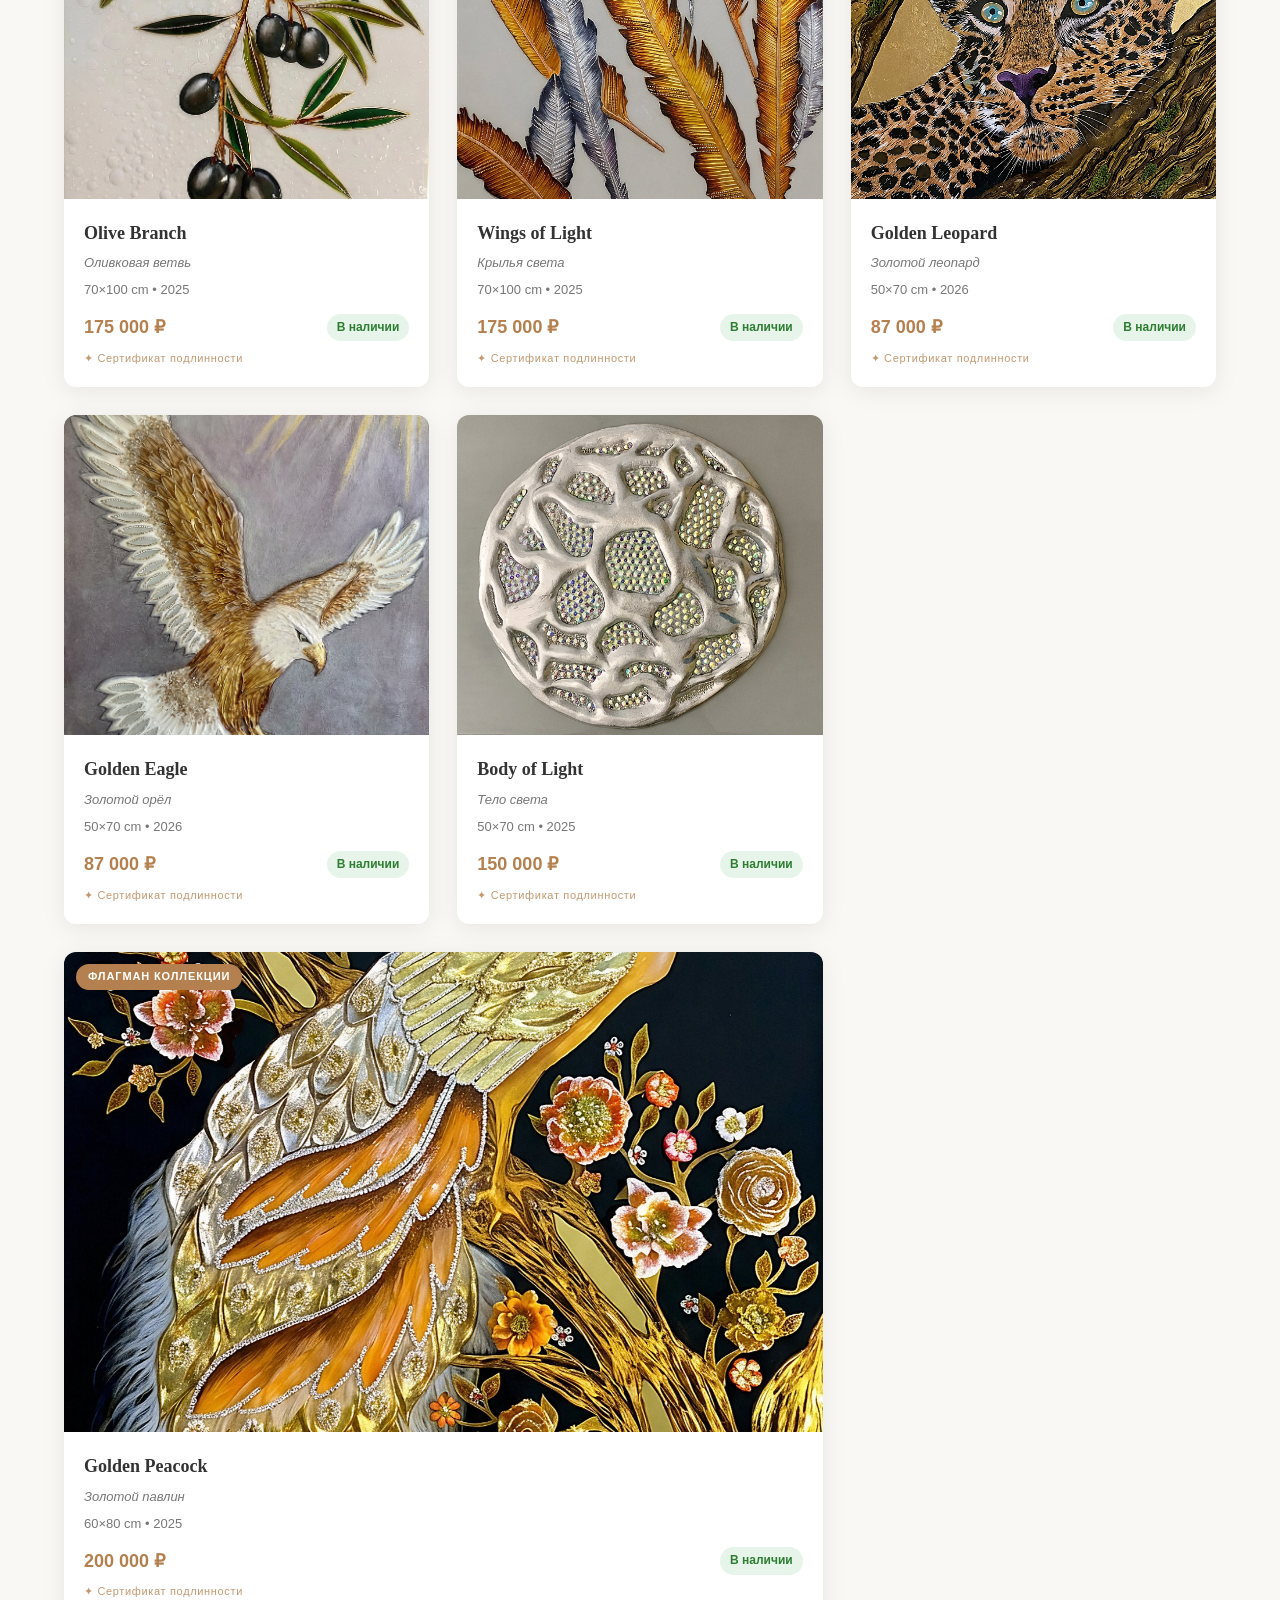
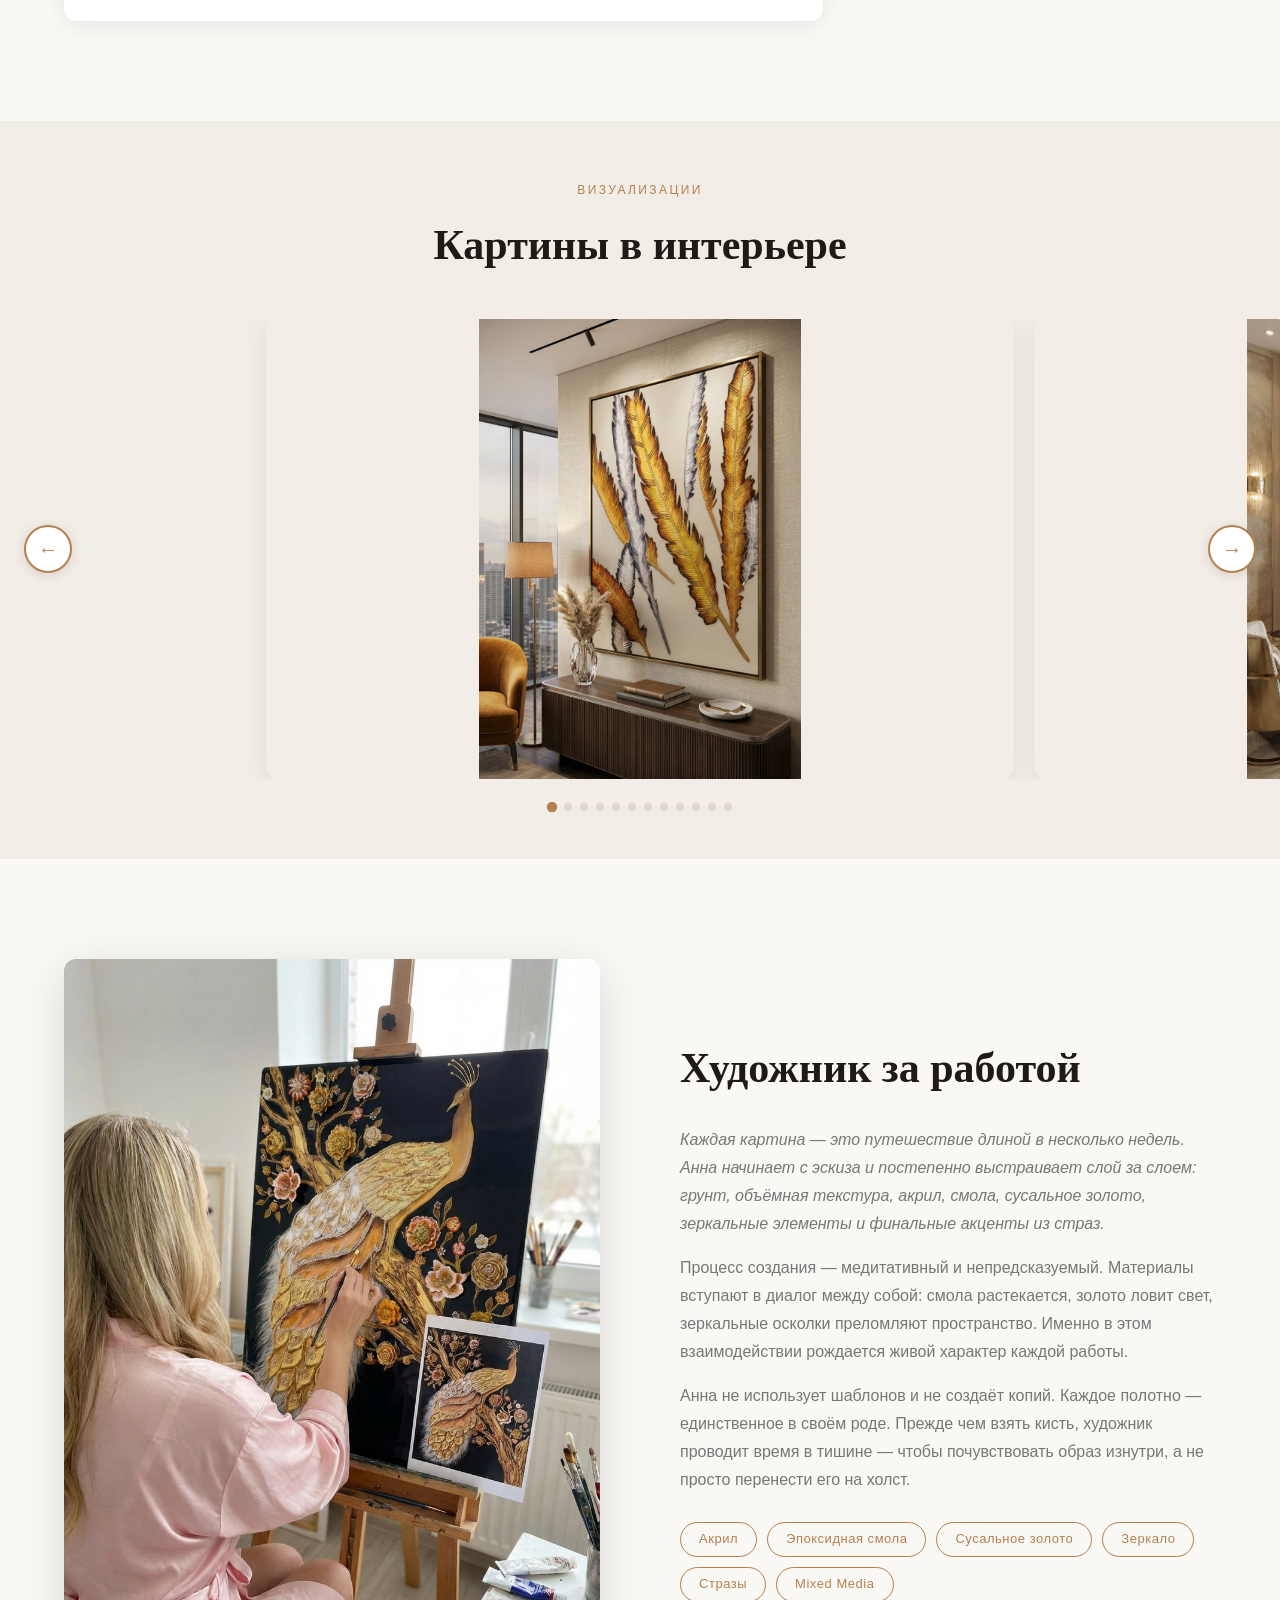
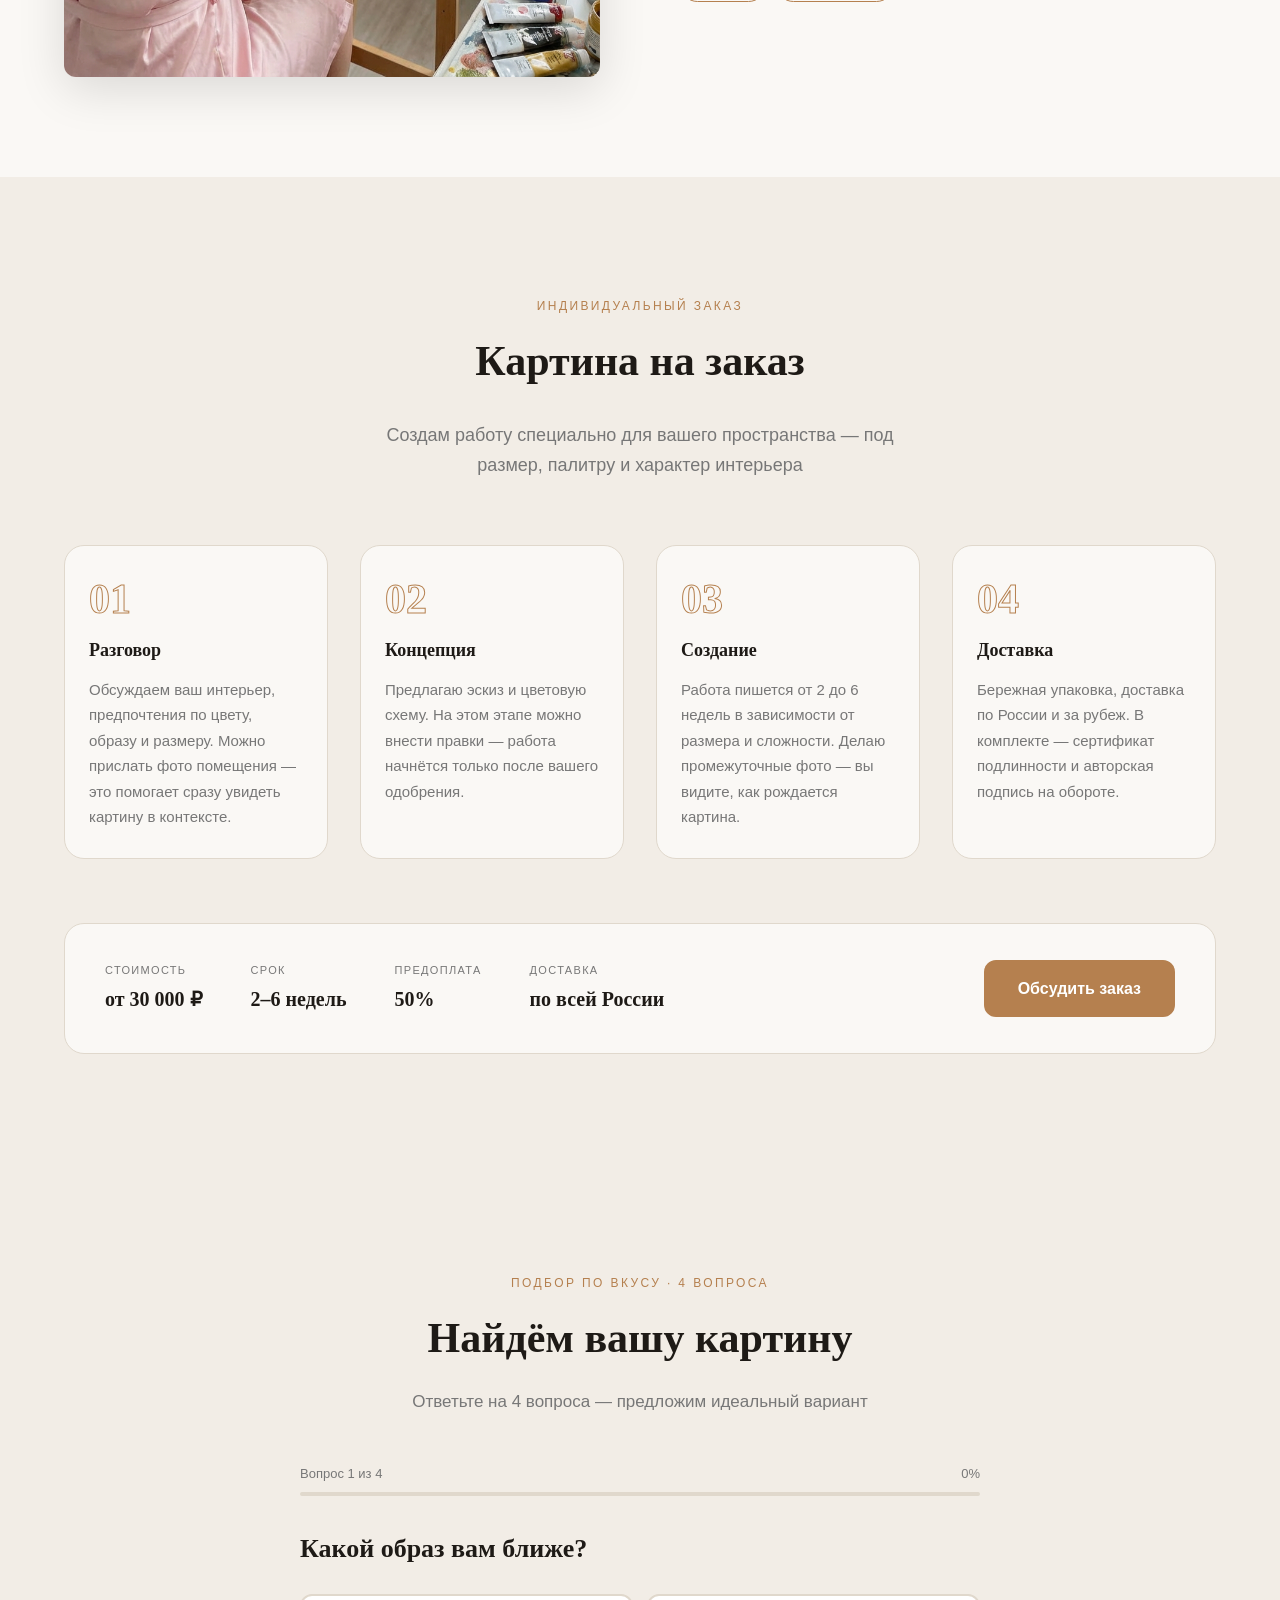
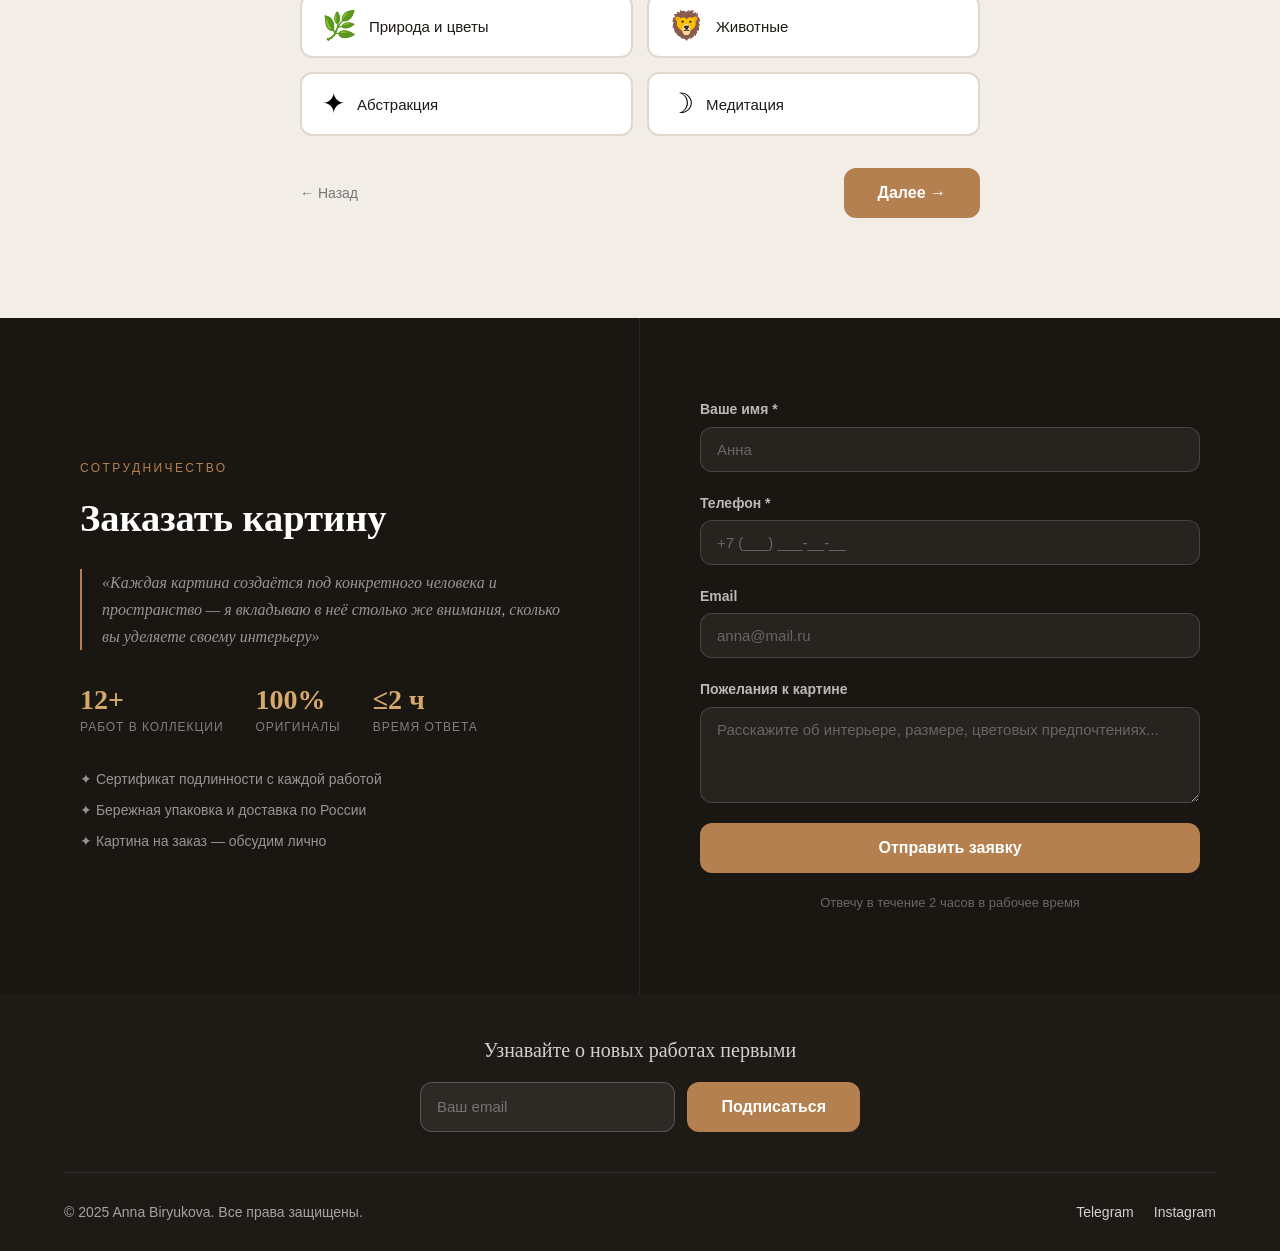
==== commit 9d6ab04b: "Hide reviews section until screenshots are added Co-Authored-By: Claude Sonnet 4.6 <noreply@anthropi" ====
--- a/annastar-landing/index.html
+++ b/annastar-landing/index.html
@@ -178,15 +178,14 @@
     </div>
   </section>
 
-  <!-- REVIEWS -->
-  <section class="reviews" id="reviews">
+  <!-- REVIEWS (скрыто, пока нет отзывов) -->
+  <section class="reviews" id="reviews" style="display:none">
     <div class="container">
       <p class="section-eyebrow">Отзывы коллекционеров</p>
       <h2 class="section-title">Говорят покупатели</h2>
       <div class="reviews__grid" id="reviewsGrid">
         <!-- Скриншоты загружаются автоматически из images/reviews/ -->
       </div>
-      <p class="reviews__empty" id="reviewsEmpty">Скриншоты отзывов появятся здесь — загрузи файлы в папку images/reviews/</p>
     </div>
   </section>
 
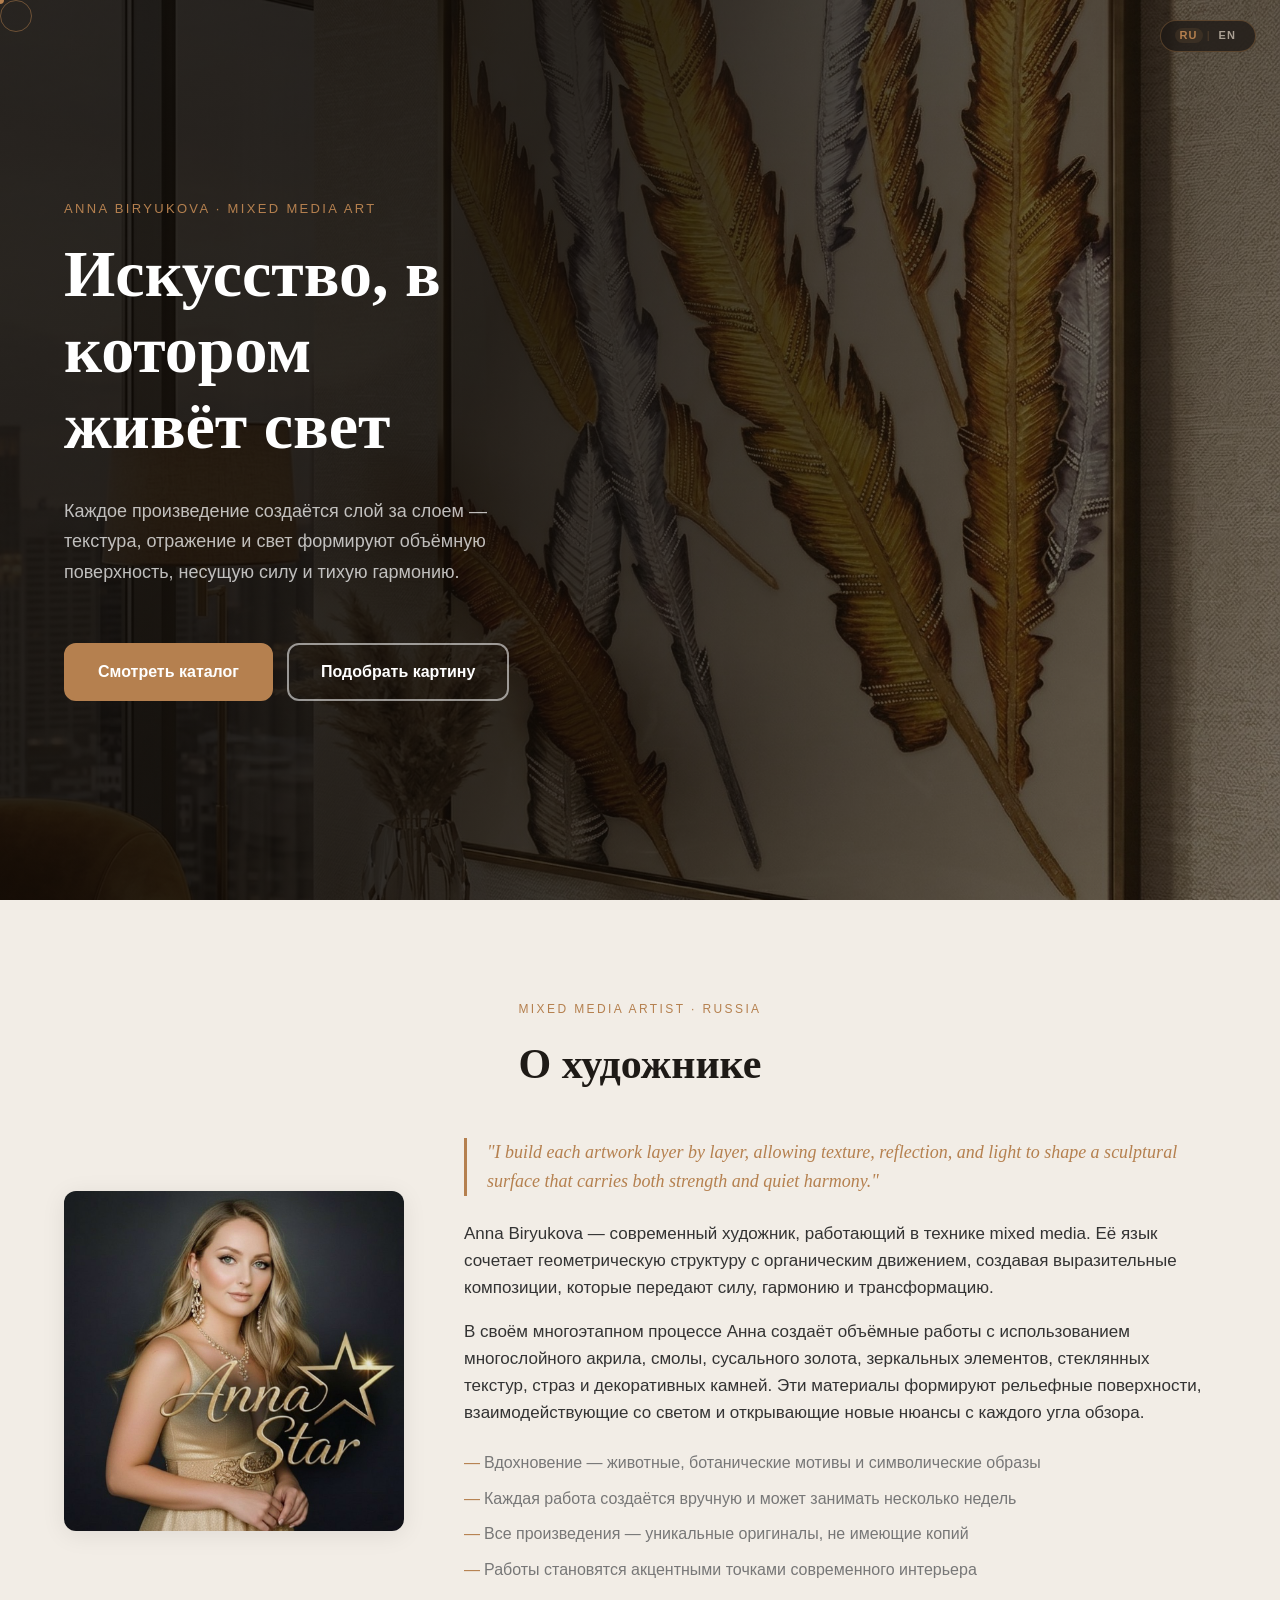
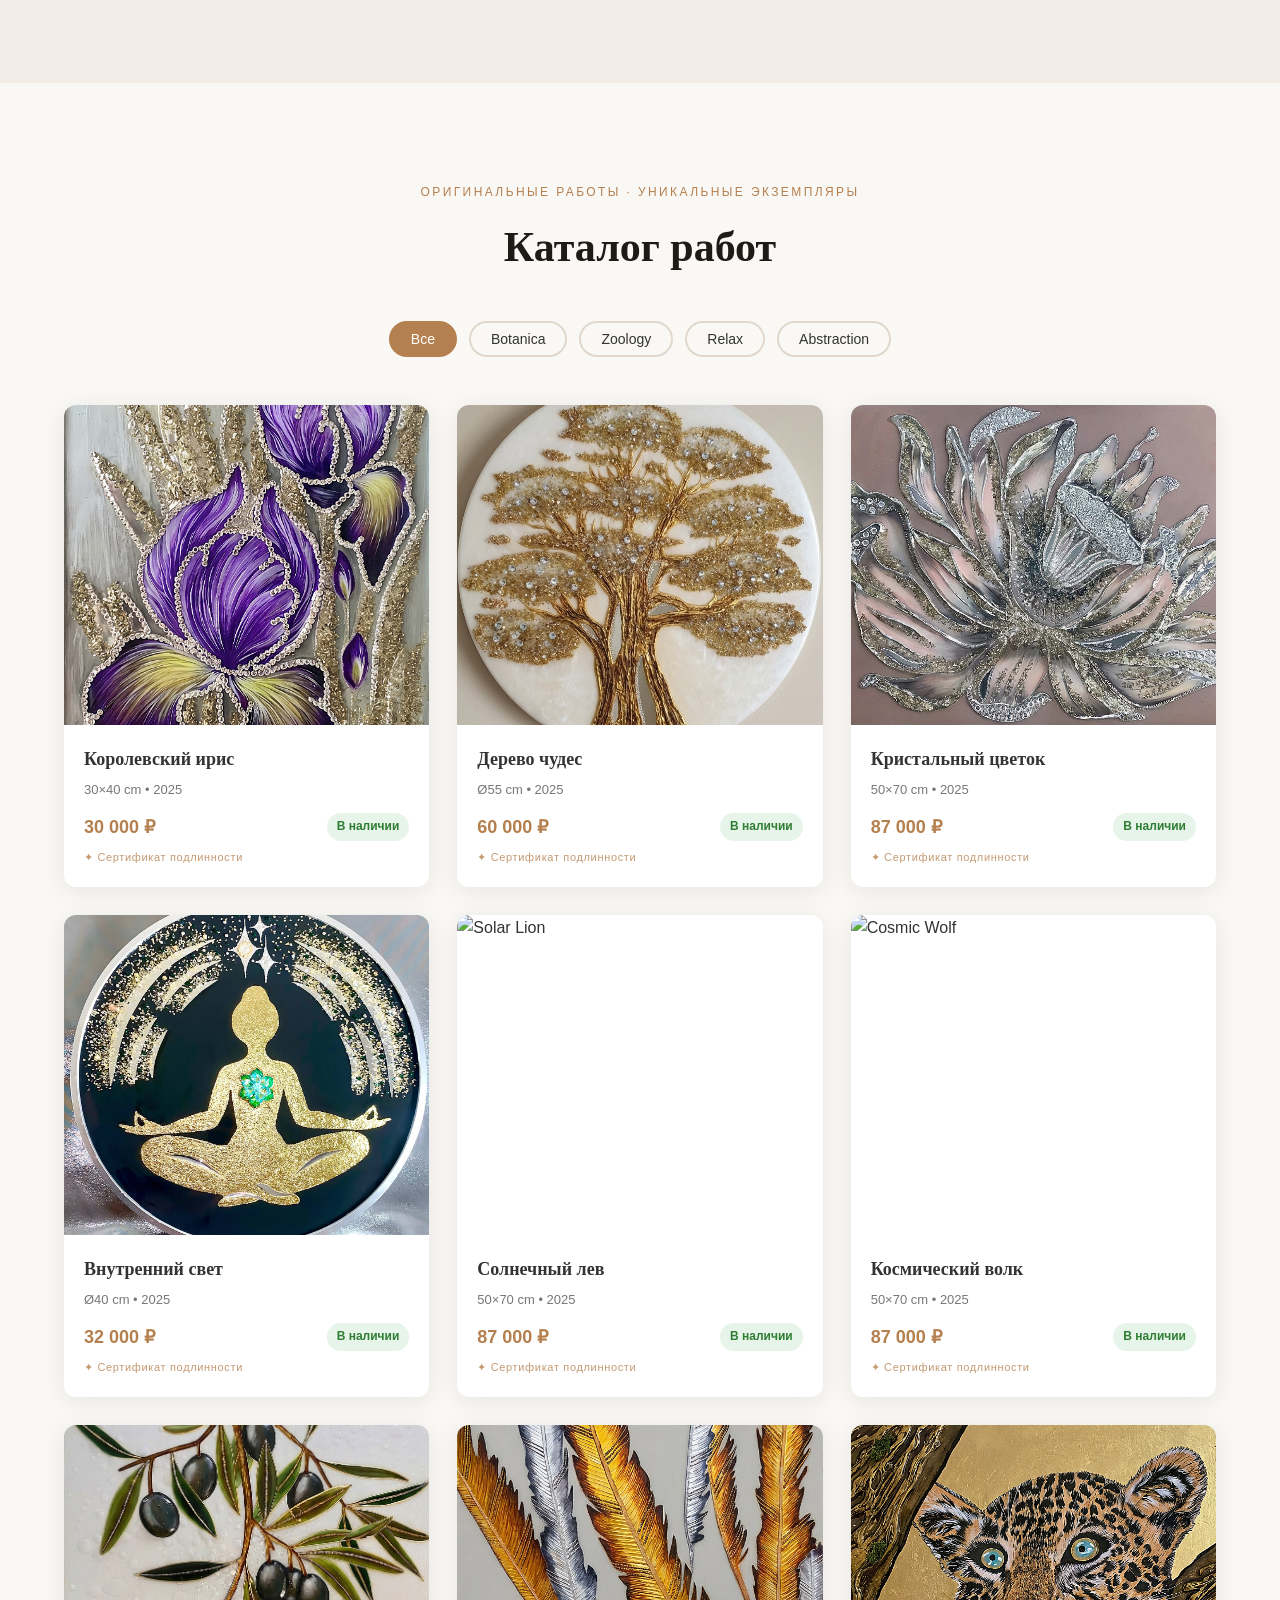
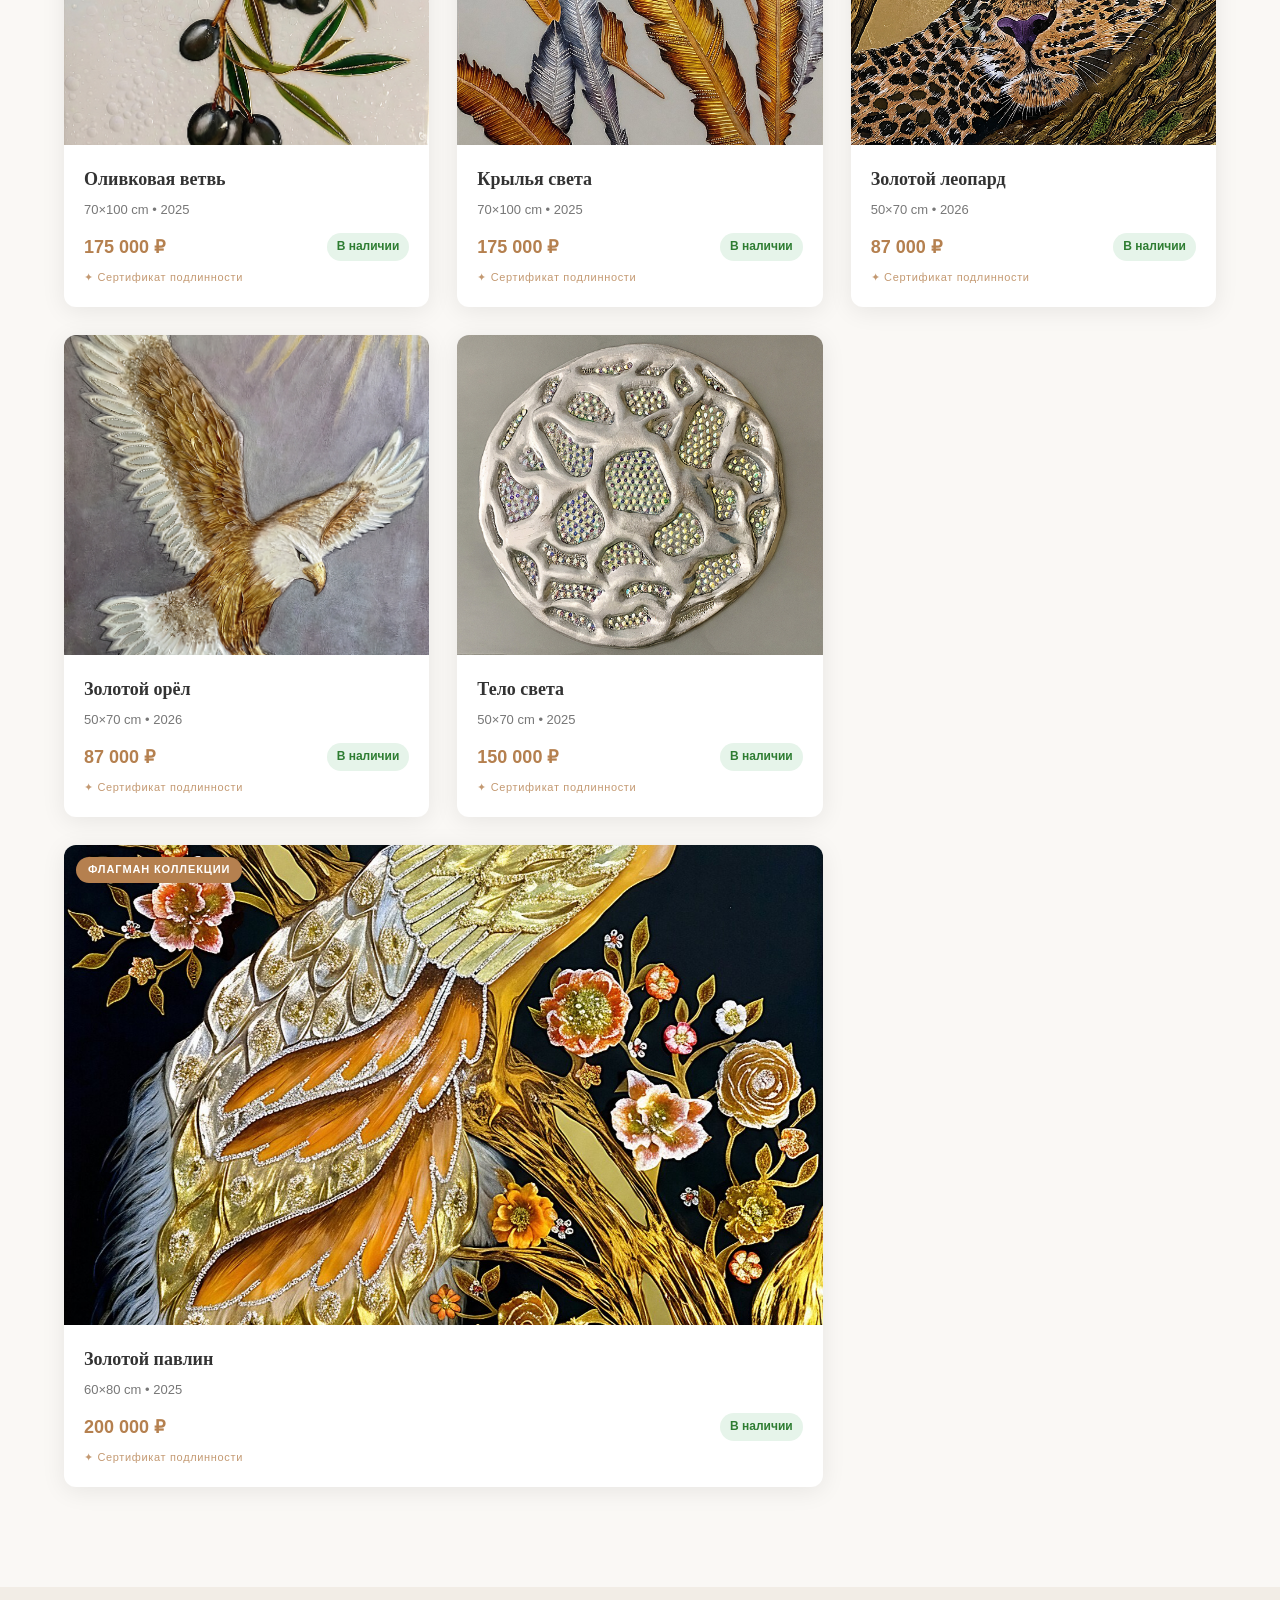
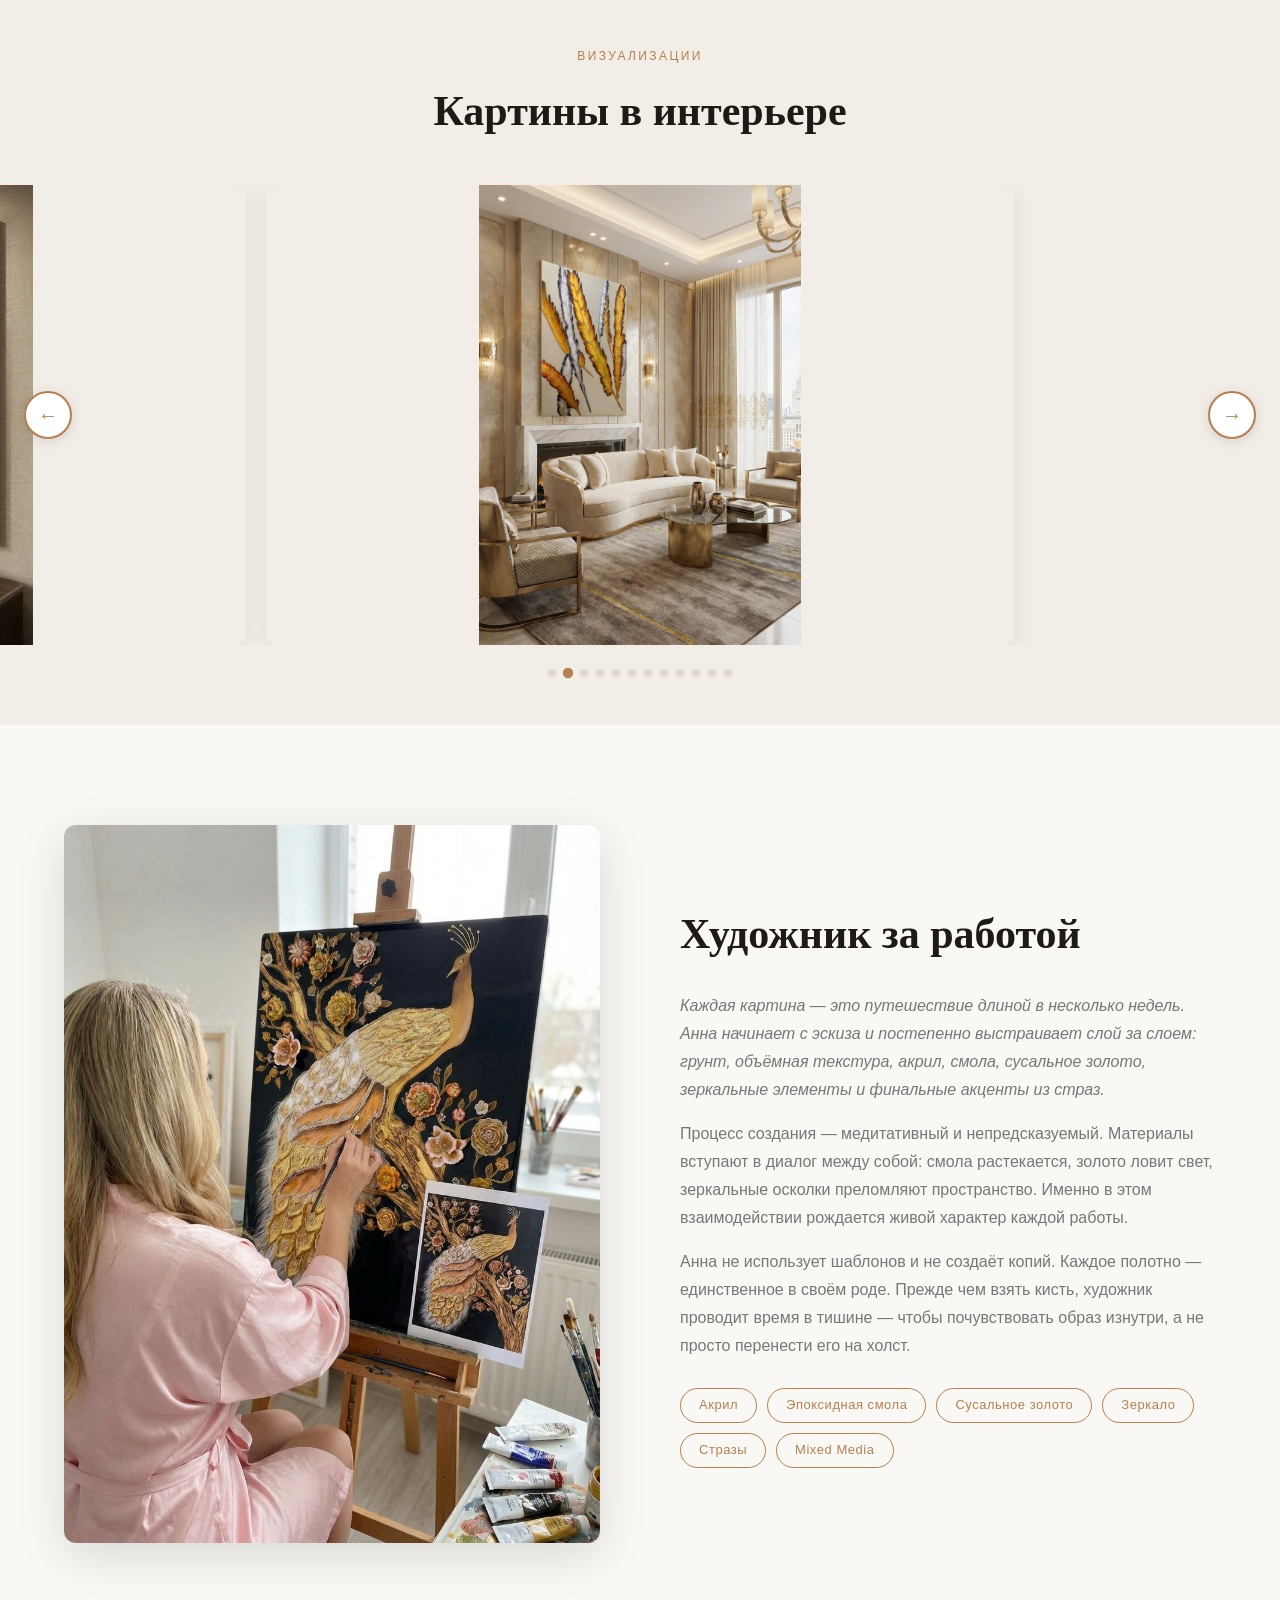
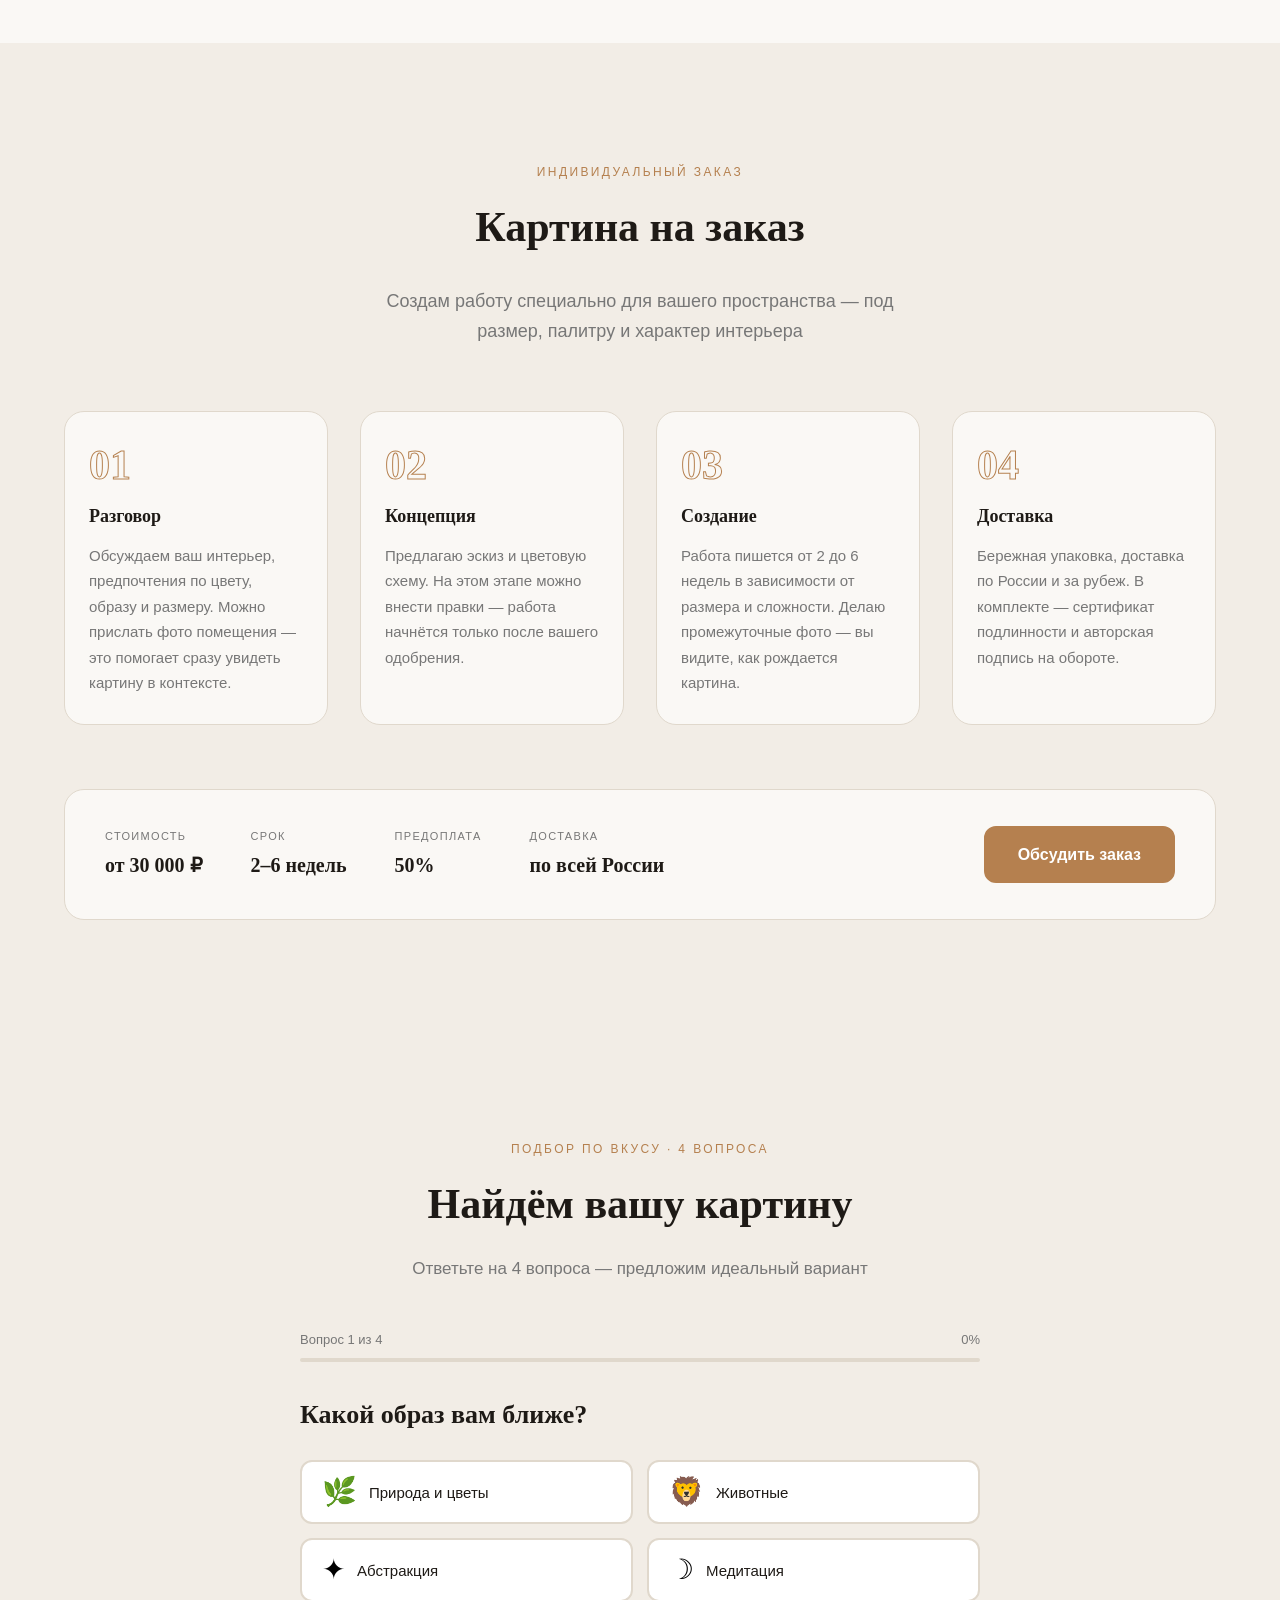
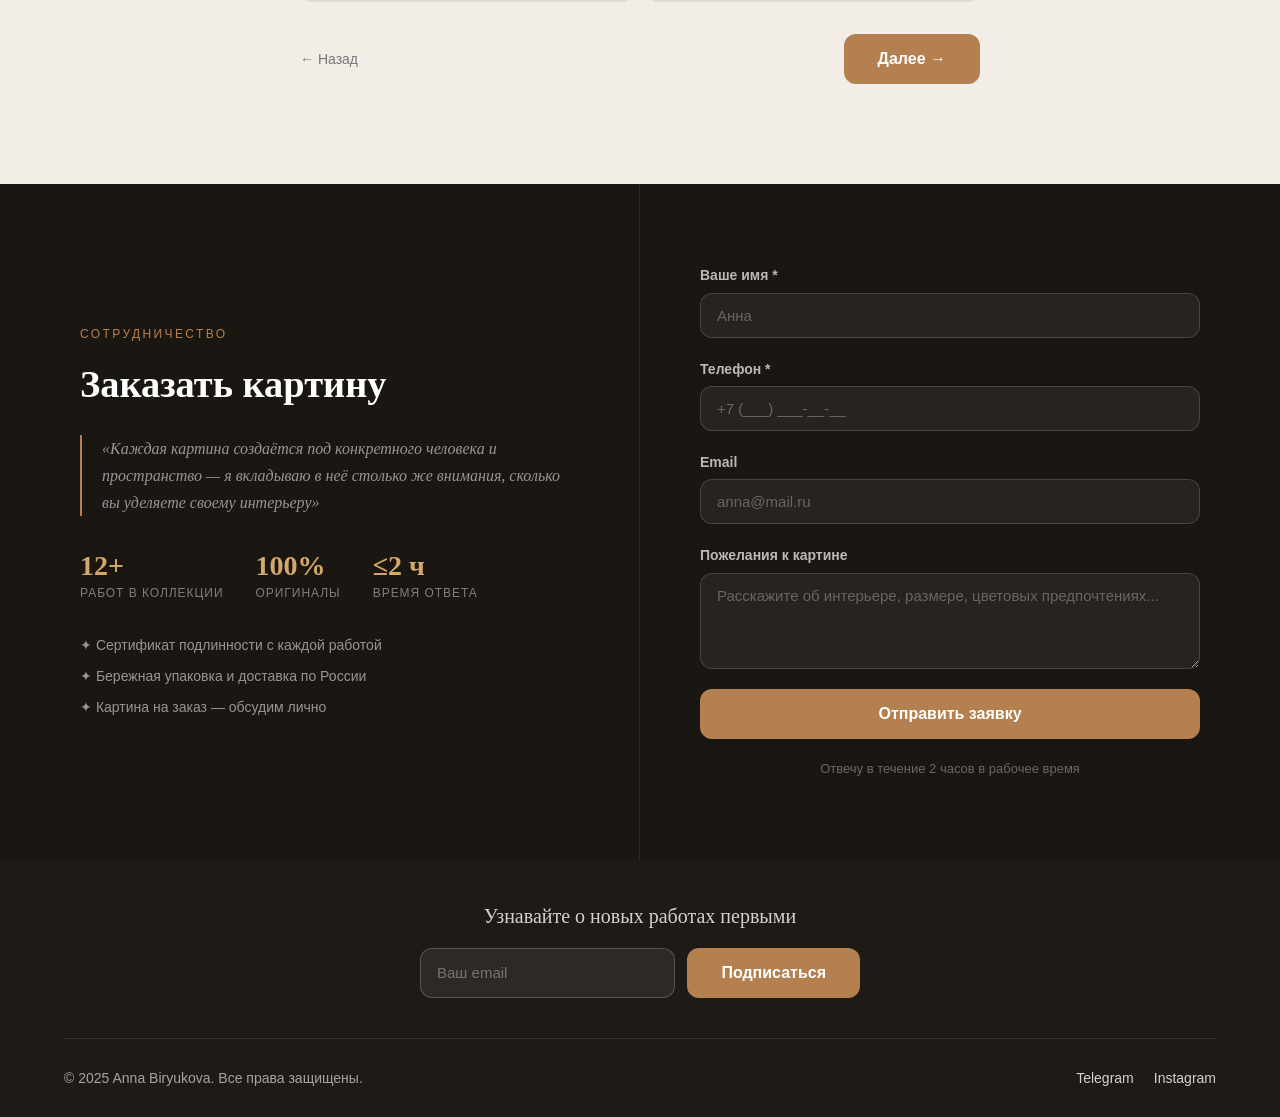
==== commit 5bc48da4: "Add RU/EN language toggle with full site translation - New js/i18n.js: translation dictionary + setL" ====
--- a/annastar-landing/index.html
+++ b/annastar-landing/index.html
@@ -21,11 +21,11 @@
     </div>
     <div class="hero__content">
       <p class="hero__eyebrow">Anna Biryukova · Mixed Media Art</p>
-      <h1 class="hero__title">Искусство, в котором<br>живёт свет</h1>
-      <p class="hero__subtitle">Каждое произведение создаётся слой за слоем — текстура, отражение и свет формируют объёмную поверхность, несущую силу и тихую гармонию.</p>
+      <h1 class="hero__title" data-i18n="hero.title">Искусство, в котором<br>живёт свет</h1>
+      <p class="hero__subtitle" data-i18n="hero.subtitle">Каждое произведение создаётся слой за слоем — текстура, отражение и свет формируют объёмную поверхность, несущую силу и тихую гармонию.</p>
       <div class="hero__btns">
-        <a href="#catalog" class="btn btn--primary">Смотреть каталог</a>
-        <a href="#quiz" class="btn btn--outline-light">Подобрать картину</a>
+        <a href="#catalog" class="btn btn--primary" data-i18n="hero.btn.catalog">Смотреть каталог</a>
+        <a href="#quiz" class="btn btn--outline-light" data-i18n="hero.btn.quiz">Подобрать картину</a>
       </div>
     </div>
   </section>
@@ -34,7 +34,7 @@
   <section class="about" id="about">
     <div class="container">
       <p class="section-eyebrow">Mixed Media Artist · Russia</p>
-      <h2 class="section-title">О художнике</h2>
+      <h2 class="section-title" data-i18n="about.title">О художнике</h2>
       <div class="about__inner">
         <div class="about__photo">
           <img src="anna-star.jpg.jpg" alt="Anna Biryukova — Mixed Media Artist" />
@@ -43,13 +43,13 @@
           <blockquote class="about__quote">
             "I build each artwork layer by layer, allowing texture, reflection, and light to shape a sculptural surface that carries both strength and quiet harmony."
           </blockquote>
-          <p>Anna Biryukova — современный художник, работающий в технике mixed media. Её язык сочетает геометрическую структуру с органическим движением, создавая выразительные композиции, которые передают силу, гармонию и трансформацию.</p>
-          <p>В своём многоэтапном процессе Анна создаёт объёмные работы с использованием многослойного акрила, смолы, сусального золота, зеркальных элементов, стеклянных текстур, страз и декоративных камней. Эти материалы формируют рельефные поверхности, взаимодействующие со светом и открывающие новые нюансы с каждого угла обзора.</p>
+          <p data-i18n="about.p1">Anna Biryukova — современный художник, работающий в технике mixed media. Её язык сочетает геометрическую структуру с органическим движением, создавая выразительные композиции, которые передают силу, гармонию и трансформацию.</p>
+          <p data-i18n="about.p2">В своём многоэтапном процессе Анна создаёт объёмные работы с использованием многослойного акрила, смолы, сусального золота, зеркальных элементов, стеклянных текстур, страз и декоративных камней. Эти материалы формируют рельефные поверхности, взаимодействующие со светом и открывающие новые нюансы с каждого угла обзора.</p>
           <ul class="about__facts">
-            <li>Вдохновение — животные, ботанические мотивы и символические образы</li>
-            <li>Каждая работа создаётся вручную и может занимать несколько недель</li>
-            <li>Все произведения — уникальные оригиналы, не имеющие копий</li>
-            <li>Работы становятся акцентными точками современного интерьера</li>
+            <li data-i18n="about.fact1">Вдохновение — животные, ботанические мотивы и символические образы</li>
+            <li data-i18n="about.fact2">Каждая работа создаётся вручную и может занимать несколько недель</li>
+            <li data-i18n="about.fact3">Все произведения — уникальные оригиналы, не имеющие копий</li>
+            <li data-i18n="about.fact4">Работы становятся акцентными точками современного интерьера</li>
           </ul>
         </div>
       </div>
@@ -59,10 +59,10 @@
   <!-- CATALOG -->
   <section class="catalog" id="catalog">
     <div class="container">
-      <p class="section-eyebrow">Оригинальные работы · Уникальные экземпляры</p>
-      <h2 class="section-title">Каталог работ</h2>
+      <p class="section-eyebrow" data-i18n="catalog.eyebrow">Оригинальные работы · Уникальные экземпляры</p>
+      <h2 class="section-title" data-i18n="catalog.title">Каталог работ</h2>
       <div class="catalog__filters" id="catalogFilters">
-        <button class="filter-btn active" data-filter="all">Все</button>
+        <button class="filter-btn active" data-filter="all" data-i18n="catalog.filter.all">Все</button>
         <button class="filter-btn" data-filter="botanica">Botanica</button>
         <button class="filter-btn" data-filter="zoology">Zoology</button>
         <button class="filter-btn" data-filter="relax">Relax</button>
@@ -77,8 +77,8 @@
   <!-- MOCKUPS -->
   <section class="mockups" id="mockups">
     <div class="container">
-      <p class="section-eyebrow">Визуализации</p>
-      <h2 class="section-title">Картины в интерьере</h2>
+      <p class="section-eyebrow" data-i18n="mockups.eyebrow">Визуализации</p>
+      <h2 class="section-title" data-i18n="mockups.title">Картины в интерьере</h2>
     </div>
     <div class="mockups__carousel-wrap">
       <div class="mockups__carousel" id="mockupsCarousel">
@@ -109,16 +109,16 @@
           <img src="images/artist/freepik__-img3-img2-img1__70721.png" alt="Anna Biryukova за работой" />
         </div>
         <div class="atwork__text">
-          <h2 class="section-title atwork__title">Художник за работой</h2>
-          <p class="atwork__lead">Каждая картина — это путешествие длиной в несколько недель. Анна начинает с эскиза и постепенно выстраивает слой за слоем: грунт, объёмная текстура, акрил, смола, сусальное золото, зеркальные элементы и финальные акценты из страз.</p>
-          <p>Процесс создания — медитативный и непредсказуемый. Материалы вступают в диалог между собой: смола растекается, золото ловит свет, зеркальные осколки преломляют пространство. Именно в этом взаимодействии рождается живой характер каждой работы.</p>
-          <p>Анна не использует шаблонов и не создаёт копий. Каждое полотно — единственное в своём роде. Прежде чем взять кисть, художник проводит время в тишине — чтобы почувствовать образ изнутри, а не просто перенести его на холст.</p>
+          <h2 class="section-title atwork__title" data-i18n="atwork.title">Художник за работой</h2>
+          <p class="atwork__lead" data-i18n="atwork.lead">Каждая картина — это путешествие длиной в несколько недель. Анна начинает с эскиза и постепенно выстраивает слой за слоем: грунт, объёмная текстура, акрил, смола, сусальное золото, зеркальные элементы и финальные акценты из страз.</p>
+          <p data-i18n="atwork.p1">Процесс создания — медитативный и непредсказуемый. Материалы вступают в диалог между собой: смола растекается, золото ловит свет, зеркальные осколки преломляют пространство. Именно в этом взаимодействии рождается живой характер каждой работы.</p>
+          <p data-i18n="atwork.p2">Анна не использует шаблонов и не создаёт копий. Каждое полотно — единственное в своём роде. Прежде чем взять кисть, художник проводит время в тишине — чтобы почувствовать образ изнутри, а не просто перенести его на холст.</p>
           <div class="atwork__tags">
-            <span>Акрил</span>
-            <span>Эпоксидная смола</span>
-            <span>Сусальное золото</span>
-            <span>Зеркало</span>
-            <span>Стразы</span>
+            <span data-i18n="atwork.tag1">Акрил</span>
+            <span data-i18n="atwork.tag2">Эпоксидная смола</span>
+            <span data-i18n="atwork.tag3">Сусальное золото</span>
+            <span data-i18n="atwork.tag4">Зеркало</span>
+            <span data-i18n="atwork.tag5">Стразы</span>
             <span>Mixed Media</span>
           </div>
         </div>
@@ -129,51 +129,51 @@
   <!-- COMMISSION -->
   <section class="commission" id="commission">
     <div class="container">
-      <p class="section-eyebrow">Индивидуальный заказ</p>
-      <h2 class="section-title">Картина на заказ</h2>
-      <p class="commission__intro">Создам работу специально для вашего пространства — под размер, палитру и характер интерьера</p>
+      <p class="section-eyebrow" data-i18n="commission.eyebrow">Индивидуальный заказ</p>
+      <h2 class="section-title" data-i18n="commission.title">Картина на заказ</h2>
+      <p class="commission__intro" data-i18n="commission.intro">Создам работу специально для вашего пространства — под размер, палитру и характер интерьера</p>
       <div class="commission__steps">
         <div class="commission__step">
           <span class="commission__step-num">01</span>
-          <h3 class="commission__step-title">Разговор</h3>
-          <p class="commission__step-text">Обсуждаем ваш интерьер, предпочтения по цвету, образу и размеру. Можно прислать фото помещения — это помогает сразу увидеть картину в контексте.</p>
+          <h3 class="commission__step-title" data-i18n="commission.step1.title">Разговор</h3>
+          <p class="commission__step-text" data-i18n="commission.step1.text">Обсуждаем ваш интерьер, предпочтения по цвету, образу и размеру. Можно прислать фото помещения — это помогает сразу увидеть картину в контексте.</p>
         </div>
         <div class="commission__step">
           <span class="commission__step-num">02</span>
-          <h3 class="commission__step-title">Концепция</h3>
-          <p class="commission__step-text">Предлагаю эскиз и цветовую схему. На этом этапе можно внести правки — работа начнётся только после вашего одобрения.</p>
+          <h3 class="commission__step-title" data-i18n="commission.step2.title">Концепция</h3>
+          <p class="commission__step-text" data-i18n="commission.step2.text">Предлагаю эскиз и цветовую схему. На этом этапе можно внести правки — работа начнётся только после вашего одобрения.</p>
         </div>
         <div class="commission__step">
           <span class="commission__step-num">03</span>
-          <h3 class="commission__step-title">Создание</h3>
-          <p class="commission__step-text">Работа пишется от 2 до 6 недель в зависимости от размера и сложности. Делаю промежуточные фото — вы видите, как рождается картина.</p>
+          <h3 class="commission__step-title" data-i18n="commission.step3.title">Создание</h3>
+          <p class="commission__step-text" data-i18n="commission.step3.text">Работа пишется от 2 до 6 недель в зависимости от размера и сложности. Делаю промежуточные фото — вы видите, как рождается картина.</p>
         </div>
         <div class="commission__step">
           <span class="commission__step-num">04</span>
-          <h3 class="commission__step-title">Доставка</h3>
-          <p class="commission__step-text">Бережная упаковка, доставка по России и за рубеж. В комплекте — сертификат подлинности и авторская подпись на обороте.</p>
+          <h3 class="commission__step-title" data-i18n="commission.step4.title">Доставка</h3>
+          <p class="commission__step-text" data-i18n="commission.step4.text">Бережная упаковка, доставка по России и за рубеж. В комплекте — сертификат подлинности и авторская подпись на обороте.</p>
         </div>
       </div>
       <div class="commission__bottom">
         <div class="commission__info">
           <div class="commission__info-item">
-            <span class="commission__info-label">Стоимость</span>
-            <span class="commission__info-value">от 30 000 ₽</span>
+            <span class="commission__info-label" data-i18n="commission.info.cost.label">Стоимость</span>
+            <span class="commission__info-value" data-i18n="commission.info.cost.value">от 30 000 ₽</span>
           </div>
           <div class="commission__info-item">
-            <span class="commission__info-label">Срок</span>
-            <span class="commission__info-value">2–6 недель</span>
+            <span class="commission__info-label" data-i18n="commission.info.time.label">Срок</span>
+            <span class="commission__info-value" data-i18n="commission.info.time.value">2–6 недель</span>
           </div>
           <div class="commission__info-item">
-            <span class="commission__info-label">Предоплата</span>
+            <span class="commission__info-label" data-i18n="commission.info.prepay.label">Предоплата</span>
             <span class="commission__info-value">50%</span>
           </div>
           <div class="commission__info-item">
-            <span class="commission__info-label">Доставка</span>
-            <span class="commission__info-value">по всей России</span>
-          </div>
-        </div>
-        <a href="#order" class="btn btn--primary commission__cta">Обсудить заказ</a>
+            <span class="commission__info-label" data-i18n="commission.info.del.label">Доставка</span>
+            <span class="commission__info-value" data-i18n="commission.info.del.value">по всей России</span>
+          </div>
+        </div>
+        <a href="#order" class="btn btn--primary commission__cta" data-i18n="commission.cta">Обсудить заказ</a>
       </div>
     </div>
   </section>
@@ -181,8 +181,8 @@
   <!-- REVIEWS (скрыто, пока нет отзывов) -->
   <section class="reviews" id="reviews" style="display:none">
     <div class="container">
-      <p class="section-eyebrow">Отзывы коллекционеров</p>
-      <h2 class="section-title">Говорят покупатели</h2>
+      <p class="section-eyebrow" data-i18n="reviews.eyebrow">Отзывы коллекционеров</p>
+      <h2 class="section-title" data-i18n="reviews.title">Говорят покупатели</h2>
       <div class="reviews__grid" id="reviewsGrid">
         <!-- Скриншоты загружаются автоматически из images/reviews/ -->
       </div>
@@ -192,9 +192,9 @@
   <!-- QUIZ -->
   <section class="quiz" id="quiz">
     <div class="container">
-      <p class="section-eyebrow">Подбор по вкусу · 4 вопроса</p>
-      <h2 class="section-title">Найдём вашу картину</h2>
-      <p class="quiz__intro">Ответьте на 4 вопроса — предложим идеальный вариант</p>
+      <p class="section-eyebrow" data-i18n="quiz.eyebrow">Подбор по вкусу · 4 вопроса</p>
+      <h2 class="section-title" data-i18n="quiz.title">Найдём вашу картину</h2>
+      <p class="quiz__intro" data-i18n="quiz.intro">Ответьте на 4 вопроса — предложим идеальный вариант</p>
       <div class="quiz__wrapper" id="quizWrapper">
         <!-- Квиз генерируется через quiz.js -->
       </div>
@@ -205,49 +205,51 @@
   <section class="order" id="order">
     <div class="order__inner">
       <div class="order__left">
-        <p class="order__eyebrow">Сотрудничество</p>
-        <h2 class="order__title">Заказать картину</h2>
-        <blockquote class="order__quote">«Каждая картина создаётся под конкретного человека и пространство — я вкладываю в неё столько же внимания, сколько вы уделяете своему интерьеру»</blockquote>
+        <p class="order__eyebrow" data-i18n="order.eyebrow">Сотрудничество</p>
+        <h2 class="order__title" data-i18n="order.title">Заказать картину</h2>
+        <blockquote class="order__quote" data-i18n="order.quote">«Каждая картина создаётся под конкретного человека и пространство — я вкладываю в неё столько же внимания, сколько вы уделяете своему интерьеру»</blockquote>
         <div class="order__stats">
           <div class="order__stat">
             <span class="order__stat-num">12+</span>
-            <span class="order__stat-label">работ в коллекции</span>
+            <span class="order__stat-label" data-i18n="order.stat1.label">работ в коллекции</span>
           </div>
           <div class="order__stat">
             <span class="order__stat-num">100%</span>
-            <span class="order__stat-label">оригиналы</span>
+            <span class="order__stat-label" data-i18n="order.stat2.label">оригиналы</span>
           </div>
           <div class="order__stat">
             <span class="order__stat-num">≤2 ч</span>
-            <span class="order__stat-label">время ответа</span>
+            <span class="order__stat-label" data-i18n="order.stat3.label">время ответа</span>
           </div>
         </div>
         <div class="order__guarantees">
-          <p class="order__guarantee-item">✦ Сертификат подлинности с каждой работой</p>
-          <p class="order__guarantee-item">✦ Бережная упаковка и доставка по России</p>
-          <p class="order__guarantee-item">✦ Картина на заказ — обсудим лично</p>
+          <p class="order__guarantee-item" data-i18n="order.g1">✦ Сертификат подлинности с каждой работой</p>
+          <p class="order__guarantee-item" data-i18n="order.g2">✦ Бережная упаковка и доставка по России</p>
+          <p class="order__guarantee-item" data-i18n="order.g3">✦ Картина на заказ — обсудим лично</p>
         </div>
       </div>
       <div class="order__right">
         <form class="order__form" id="orderForm">
           <div class="form-group">
-            <label for="name">Ваше имя *</label>
+            <label for="name" data-i18n="order.form.name.label">Ваше имя *</label>
             <input type="text" id="name" name="name" placeholder="Анна" required />
           </div>
           <div class="form-group">
-            <label for="phone">Телефон *</label>
+            <label for="phone" data-i18n="order.form.phone.label">Телефон *</label>
             <input type="tel" id="phone" name="phone" placeholder="+7 (___) ___-__-__" required />
           </div>
           <div class="form-group">
-            <label for="email">Email</label>
+            <label for="email" data-i18n="order.form.email.label">Email</label>
             <input type="email" id="email" name="email" placeholder="anna@mail.ru" />
           </div>
           <div class="form-group">
-            <label for="message">Пожелания к картине</label>
-            <textarea id="message" name="message" rows="4" placeholder="Расскажите об интерьере, размере, цветовых предпочтениях..."></textarea>
-          </div>
-          <button type="submit" class="btn btn--primary btn--full">Отправить заявку</button>
-          <p class="form-note">Отвечу в течение 2 часов в рабочее время</p>
+            <label for="message" data-i18n="order.form.msg.label">Пожелания к картине</label>
+            <textarea id="message" name="message" rows="4"
+              placeholder="Расскажите об интерьере, размере, цветовых предпочтениях..."
+              data-i18n-ph="order.form.msg.ph"></textarea>
+          </div>
+          <button type="submit" class="btn btn--primary btn--full" data-i18n="order.form.submit">Отправить заявку</button>
+          <p class="form-note" data-i18n="order.form.note">Отвечу в течение 2 часов в рабочее время</p>
         </form>
       </div>
     </div>
@@ -257,14 +259,17 @@
   <footer class="footer">
     <div class="container">
       <div class="footer__subscribe">
-        <p class="footer__subscribe-title">Узнавайте о новых работах первыми</p>
+        <p class="footer__subscribe-title" data-i18n="footer.subscribe.title">Узнавайте о новых работах первыми</p>
         <form class="footer__subscribe-form" id="subscribeForm" novalidate>
-          <input type="email" name="email" placeholder="Ваш email" aria-label="Email для подписки" />
-          <button type="submit" class="btn btn--primary">Подписаться</button>
+          <input type="email" name="email"
+            placeholder="Ваш email"
+            data-i18n-ph="footer.subscribe.ph"
+            aria-label="Email для подписки" />
+          <button type="submit" class="btn btn--primary" data-i18n="footer.subscribe.btn">Подписаться</button>
         </form>
       </div>
       <div class="footer__inner">
-        <p class="footer__copy">&copy; 2025 Anna Biryukova. Все права защищены.</p>
+        <p class="footer__copy" data-i18n="footer.copy">&copy; 2025 Anna Biryukova. Все права защищены.</p>
         <div class="footer__links">
           <a href="https://t.me/annastar" target="_blank" rel="noopener">Telegram</a>
           <a href="https://instagram.com/annastar" target="_blank" rel="noopener">Instagram</a>
@@ -285,6 +290,7 @@
   <div class="cursor" id="cursor" aria-hidden="true"></div>
   <div class="cursor-follower" id="cursorFollower" aria-hidden="true"></div>
 
+  <script src="js/i18n.js"></script>
   <script src="js/works-data.js"></script>
   <script src="js/reviews.js"></script>
   <script src="js/catalog.js"></script>
--- a/annastar-landing/css/style.css
+++ b/annastar-landing/css/style.css
@@ -1107,6 +1107,55 @@
 /* ===========================================
    UTILITY
    =========================================== */
+/* ─── Language Toggle ───────────────────────────────────────────────────────── */
+.lang-toggle {
+  position: fixed;
+  top: 20px;
+  right: 24px;
+  z-index: 9999;
+  display: flex;
+  align-items: center;
+  gap: 4px;
+  background: rgba(26, 22, 18, 0.72);
+  backdrop-filter: blur(10px);
+  -webkit-backdrop-filter: blur(10px);
+  border: 1px solid rgba(181, 128, 79, 0.35);
+  border-radius: 24px;
+  padding: 6px 14px;
+  transition: border-color 0.2s;
+}
+.lang-toggle:hover { border-color: rgba(181, 128, 79, 0.6); }
+
+.lang-toggle__opt {
+  background: none;
+  border: none;
+  color: var(--color-text-muted, #8a8076);
+  font-size: 11px;
+  font-weight: 700;
+  letter-spacing: 0.1em;
+  cursor: pointer;
+  padding: 2px 5px;
+  border-radius: 12px;
+  transition: color 0.2s, background 0.2s;
+  line-height: 1;
+}
+.lang-toggle__opt:hover { color: var(--gold-light, #d4a96a); }
+.lang-toggle__opt.is-active {
+  color: var(--gold-mid, #b5804f);
+  background: rgba(181, 128, 79, 0.12);
+}
+
+.lang-toggle__sep {
+  color: rgba(181, 128, 79, 0.3);
+  font-size: 11px;
+  user-select: none;
+}
+
+@media (max-width: 480px) {
+  .lang-toggle { top: 12px; right: 12px; padding: 5px 10px; }
+}
+
+/* ─── Utilities ──────────────────────────────────────────────────────────────── */
 .visually-hidden {
   position: absolute;
   width: 1px; height: 1px;
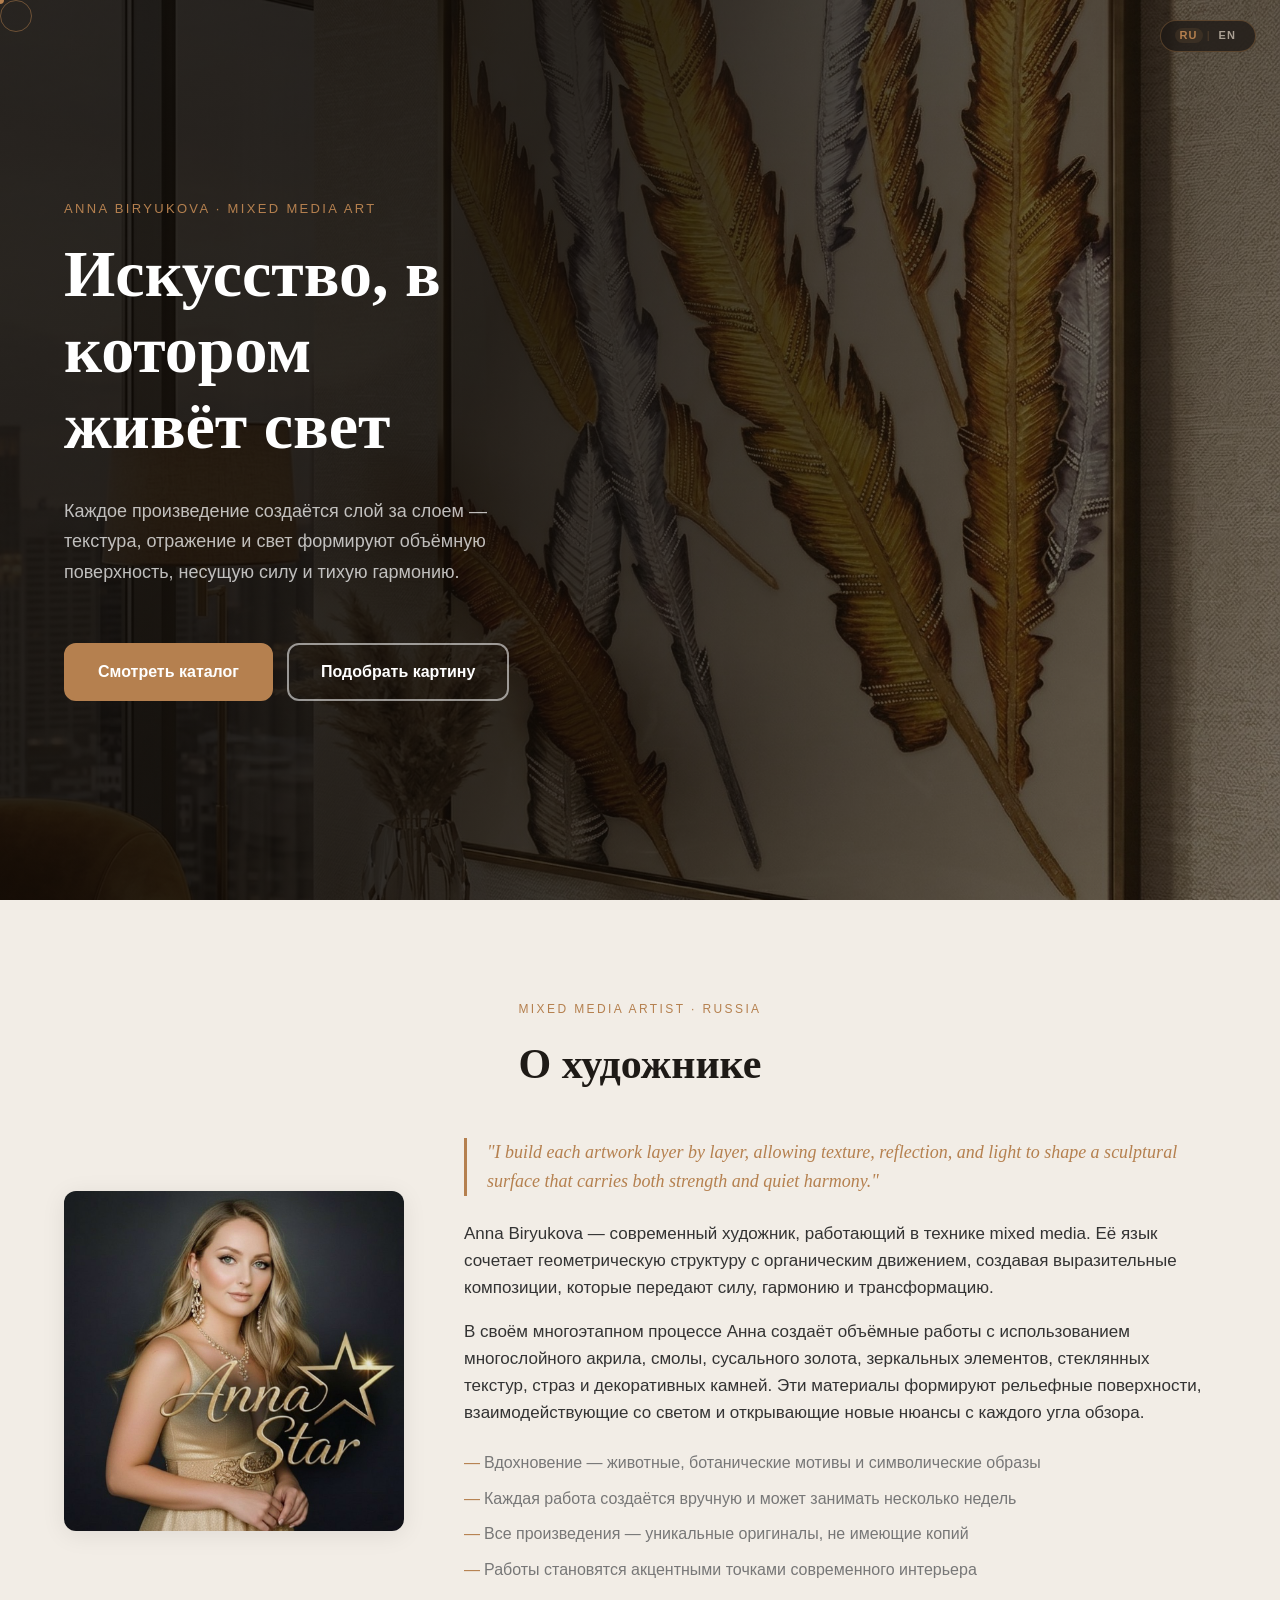
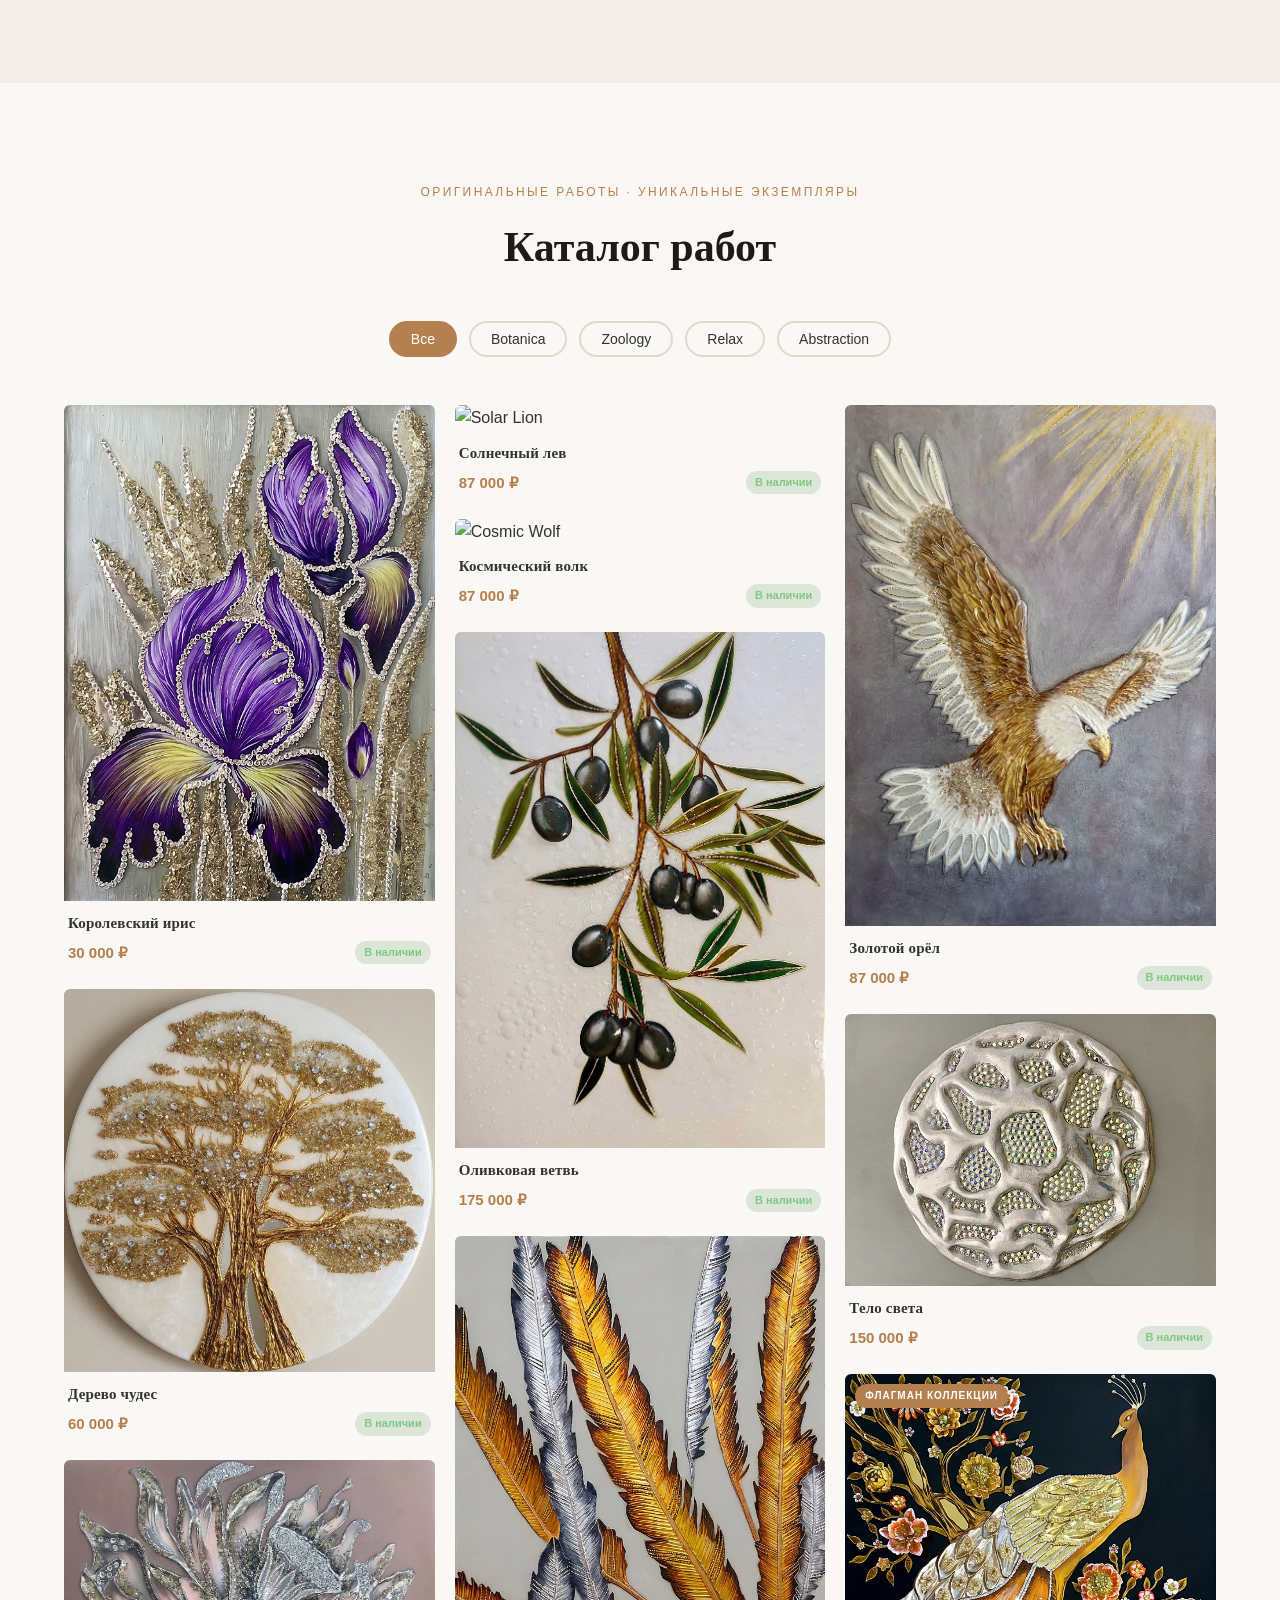
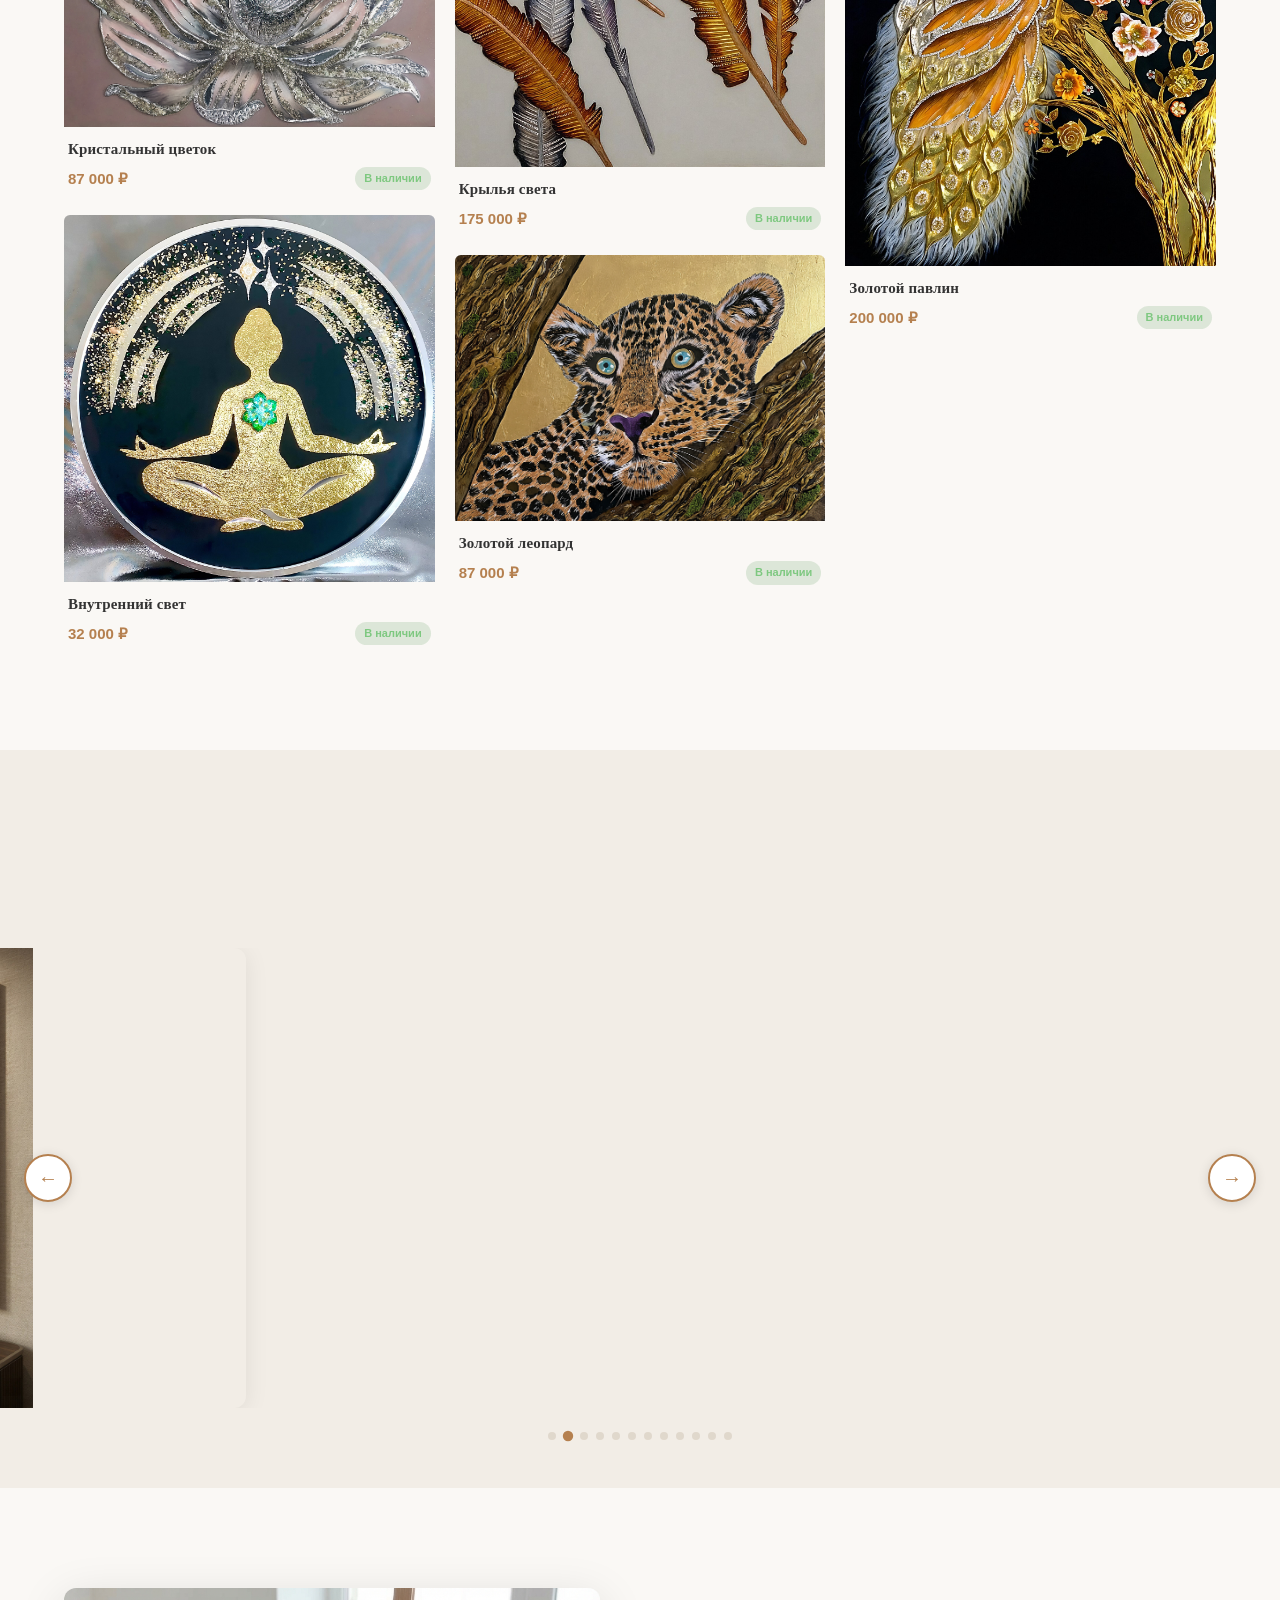
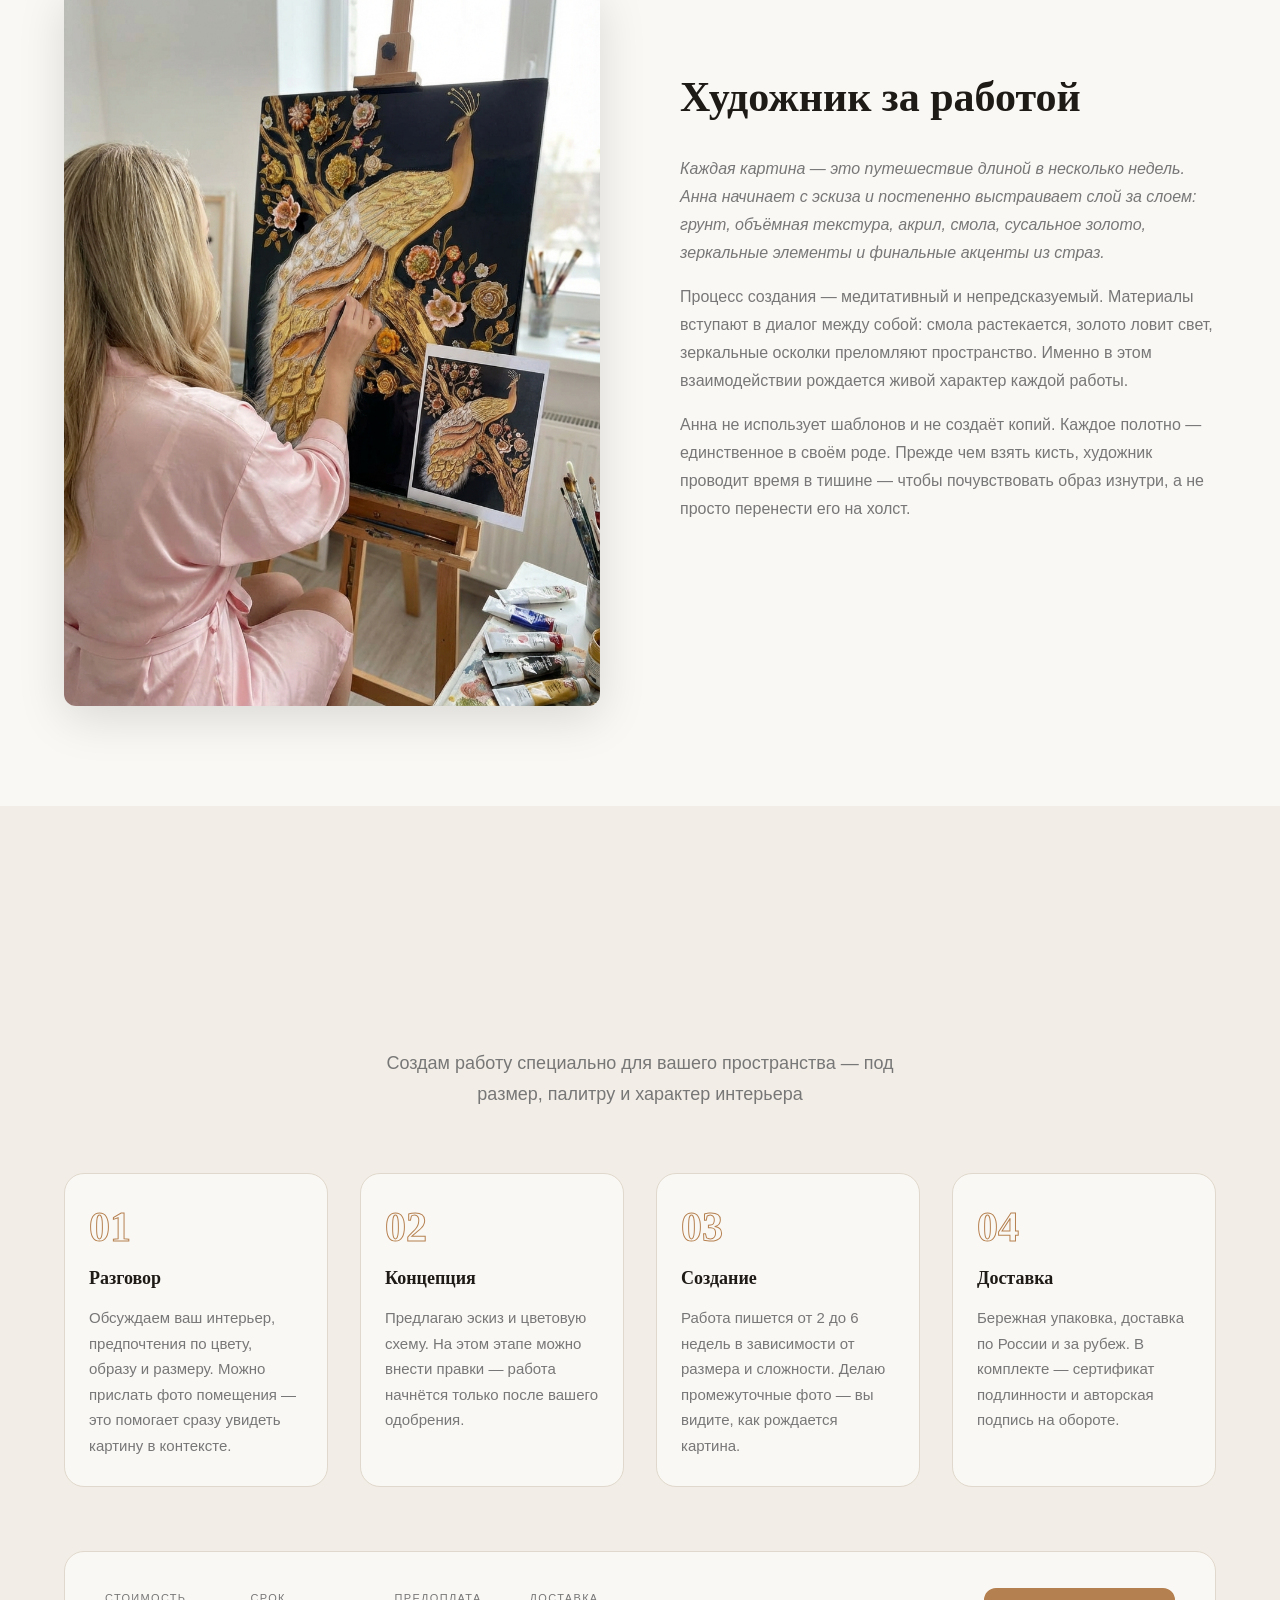
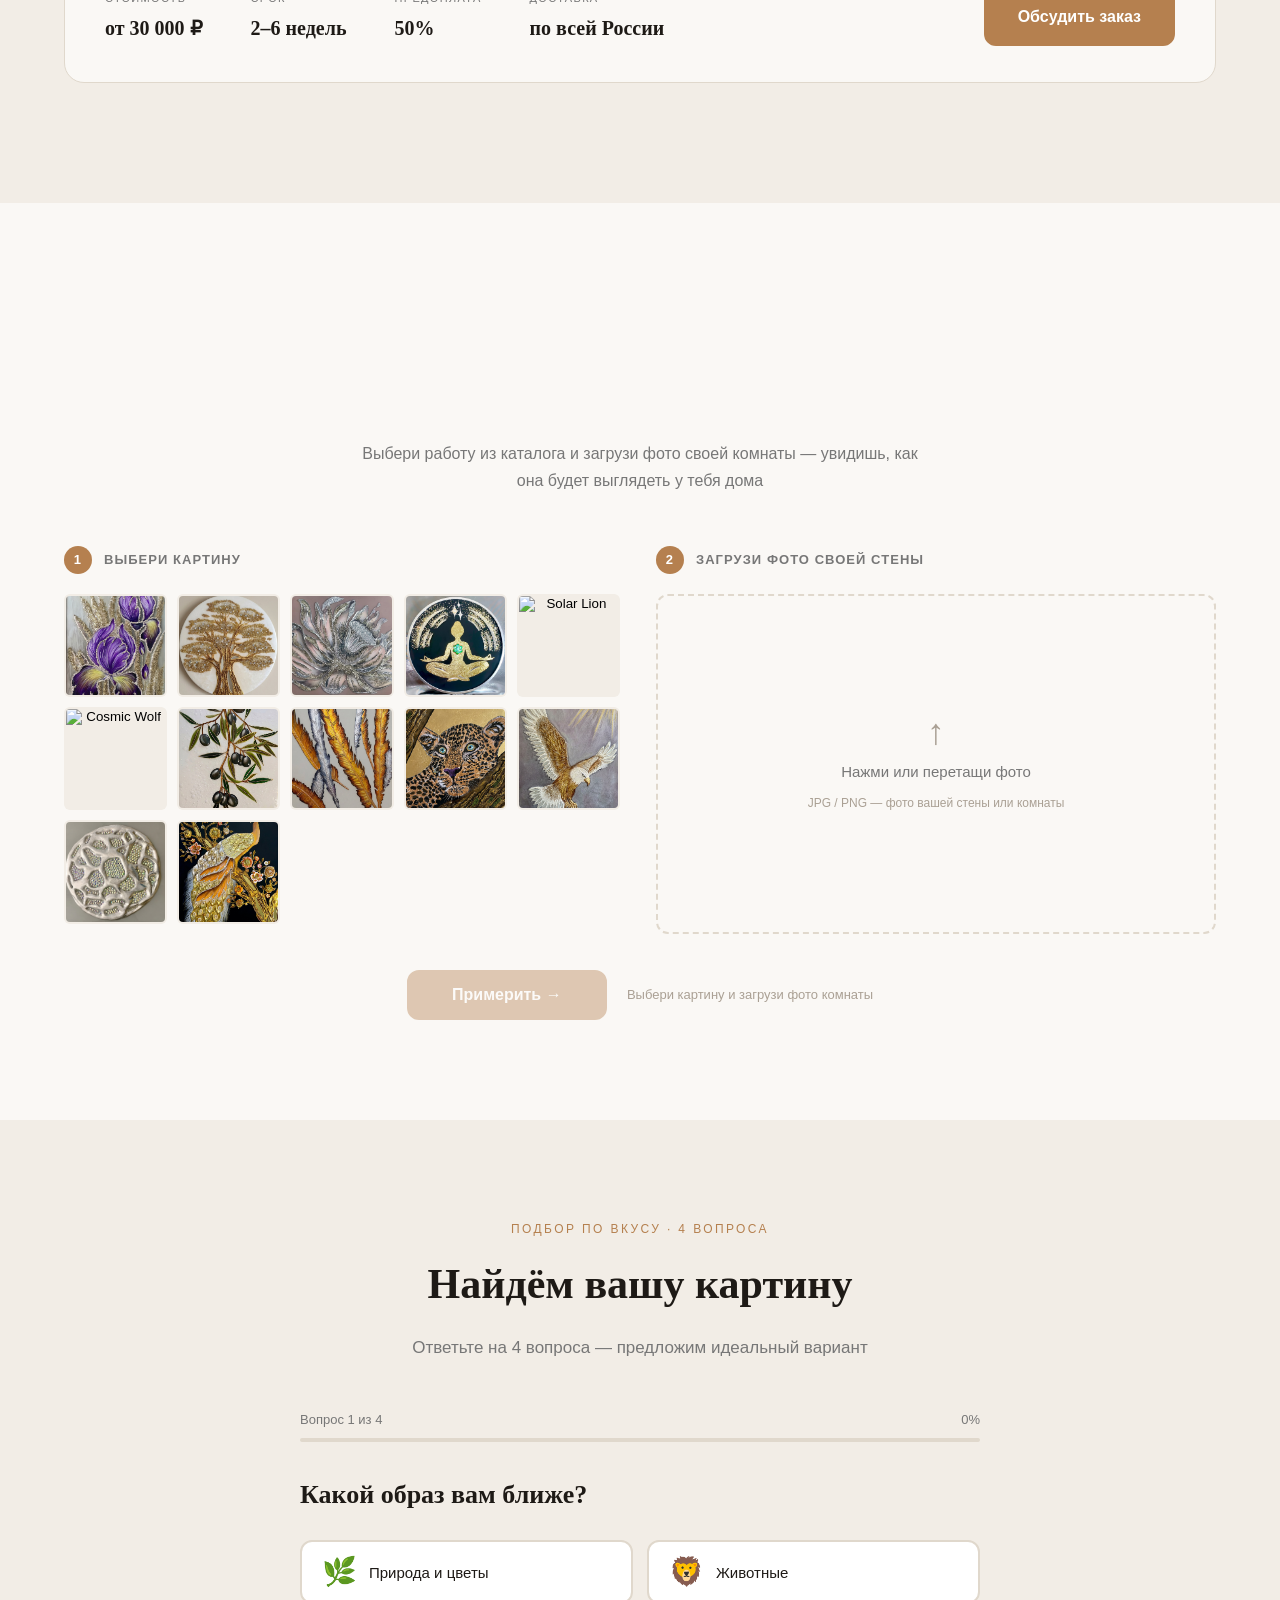
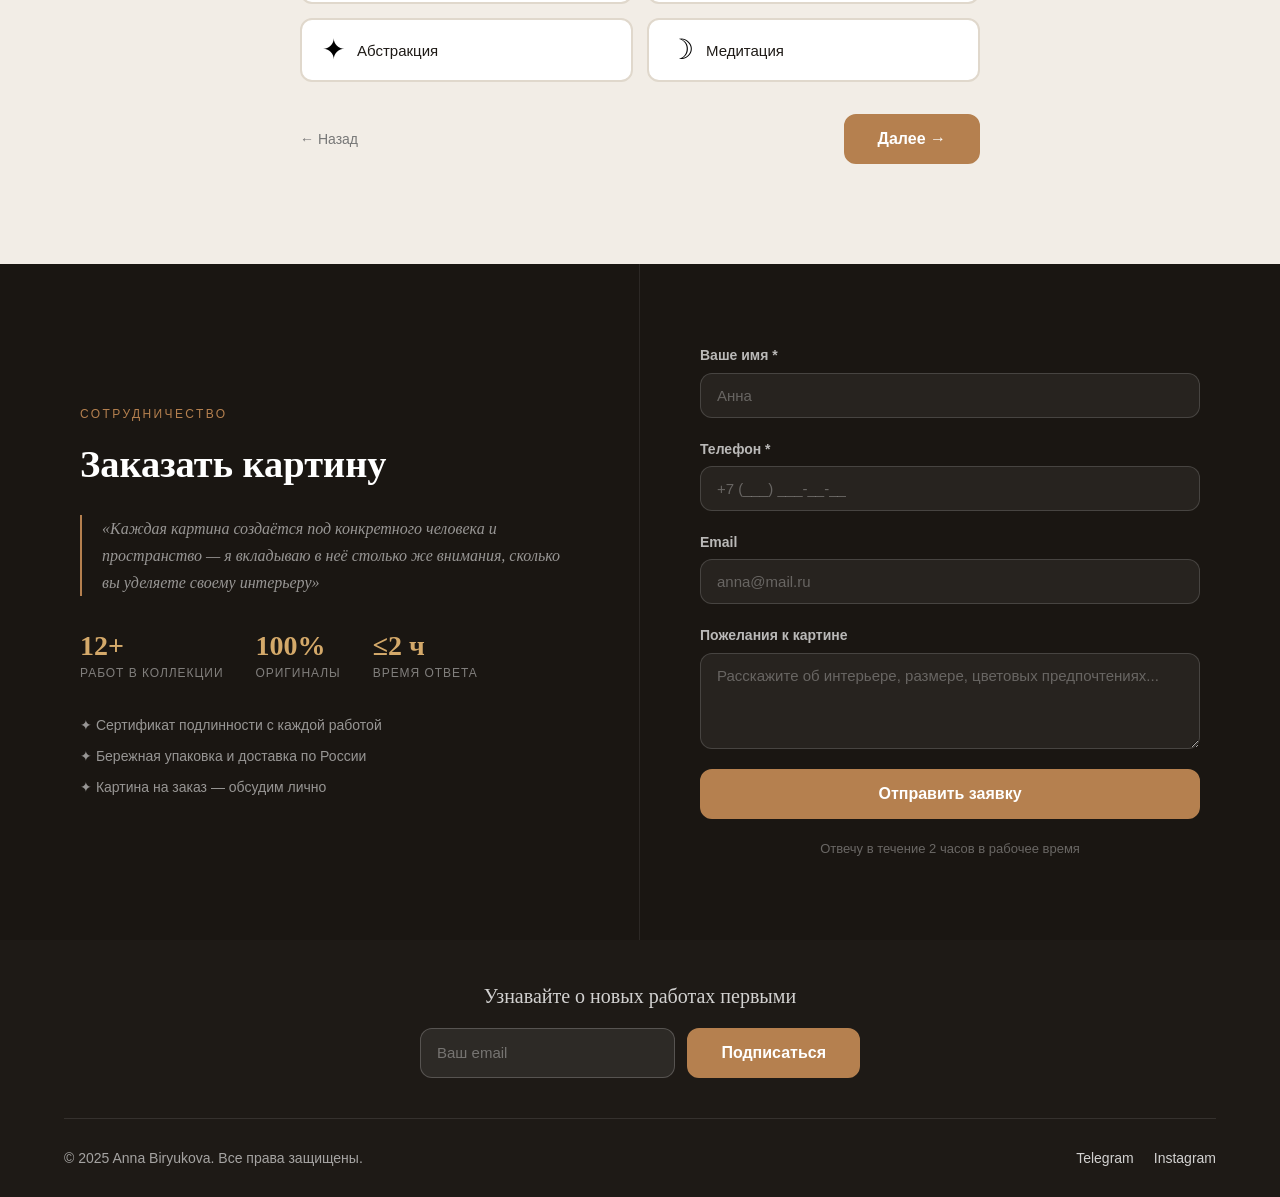
==== commit aa6a37ec: "Add virtual try-on feature: place painting on your wall photo - js/tryon.js: HTML5 Canvas editor, no" ====
--- a/annastar-landing/index.html
+++ b/annastar-landing/index.html
@@ -189,6 +189,18 @@
     </div>
   </section>
 
+  <!-- TRY ON -->
+  <section class="tryon" id="tryon">
+    <div class="container">
+      <p class="section-eyebrow" data-i18n="tryon.eyebrow">Примерка</p>
+      <h2 class="section-title" data-i18n="tryon.title">Примерь картину на свою стену</h2>
+      <p class="tryon__intro" data-i18n="tryon.intro">Выбери работу из каталога и загрузи фото своей комнаты — увидишь, как она будет выглядеть у тебя дома</p>
+      <div class="tryon__app" id="tryonApp">
+        <!-- Приложение генерируется через tryon.js -->
+      </div>
+    </div>
+  </section>
+
   <!-- QUIZ -->
   <section class="quiz" id="quiz">
     <div class="container">
@@ -295,6 +307,7 @@
   <script src="js/reviews.js"></script>
   <script src="js/catalog.js"></script>
   <script src="js/mockups.js"></script>
+  <script src="js/tryon.js"></script>
   <script src="js/quiz.js"></script>
   <script src="js/form.js"></script>
   <script src="js/payment.js"></script>
--- a/annastar-landing/css/style.css
+++ b/annastar-landing/css/style.css
@@ -336,86 +336,325 @@
   color: var(--color-white);
 }
 
+/* Masonry-колонки */
 .catalog__grid {
-  display: grid;
-  grid-template-columns: repeat(auto-fill, minmax(280px, 1fr));
-  gap: 28px;
+  columns: 3;
+  column-gap: 20px;
 }
 
 /* CARD */
 .work-card {
-  background: var(--color-white);
-  border-radius: var(--radius);
+  break-inside: avoid;
+  display: block;
+  margin-bottom: 20px;
+  border-radius: 6px;
   overflow: hidden;
-  box-shadow: var(--shadow);
-  transition: transform var(--transition), box-shadow var(--transition);
   cursor: pointer;
-}
-.work-card:hover {
-  transform: translateY(-4px);
-  box-shadow: 0 12px 40px rgba(0,0,0,0.12);
-}
+  position: relative;
+  background: transparent;
+  transition: transform 0.3s ease;
+}
+.work-card:hover { transform: translateY(-3px); }
 
 .work-card__img {
-  height: 320px;
   overflow: hidden;
+  width: 100%;
+  display: block;
 }
 .work-card__img img {
+  width: 100%;
+  height: auto;
+  display: block;
+  transition: transform 0.45s ease;
+}
+.work-card:hover .work-card__img img { transform: scale(1.04); }
+
+/* Подпись под изображением */
+.work-card__body {
+  padding: 10px 4px 4px;
+}
+
+.work-card__title {
+  font-family: var(--font-heading);
+  font-size: 15px;
+  font-weight: 600;
+  margin-bottom: 2px;
+  color: var(--color-text);
+  letter-spacing: 0.01em;
+}
+
+.work-card__title-ru {
+  font-size: 12px;
+  font-style: italic;
+  color: var(--color-text-light);
+  margin-bottom: 6px;
+}
+
+.work-card__footer {
+  display: flex;
+  align-items: center;
+  justify-content: space-between;
+  margin-top: 6px;
+}
+
+.work-card__price {
+  font-size: 15px;
+  font-weight: 700;
+  color: var(--color-primary);
+}
+
+.work-card__status {
+  font-size: 11px;
+  padding: 3px 9px;
+  border-radius: 100px;
+  font-weight: 600;
+}
+.work-card__status--available {
+  background: rgba(46,125,50,0.15);
+  color: #7ec880;
+}
+.work-card__status--sold {
+  background: rgba(198,40,40,0.15);
+  color: #e08080;
+}
+
+/* ===========================================
+   TRY ON
+   =========================================== */
+.tryon { padding: 100px 0; }
+
+.tryon__intro {
+  text-align: center;
+  color: var(--color-text-light);
+  max-width: 560px;
+  margin: 0 auto 52px;
+  line-height: 1.65;
+}
+
+/* ─── Панели выбора (шаги 1–2) ─── */
+.tryon__panels {
+  display: grid;
+  grid-template-columns: 1fr 1fr;
+  gap: 32px;
+  margin-bottom: 36px;
+}
+
+.tryon__step-label {
+  display: flex;
+  align-items: center;
+  gap: 12px;
+  font-size: 13px;
+  font-weight: 600;
+  letter-spacing: 0.08em;
+  text-transform: uppercase;
+  color: var(--color-text-light);
+  margin-bottom: 20px;
+}
+.tryon__step-num {
+  width: 28px;
+  height: 28px;
+  border-radius: 50%;
+  background: var(--gold-mid);
+  color: #fff;
+  display: flex;
+  align-items: center;
+  justify-content: center;
+  font-size: 13px;
+  font-weight: 700;
+  flex-shrink: 0;
+}
+
+/* Сетка миниатюр картин */
+.tryon__works {
+  display: grid;
+  grid-template-columns: repeat(auto-fill, minmax(90px, 1fr));
+  gap: 10px;
+  max-height: 340px;
+  overflow-y: auto;
+  padding-right: 4px;
+}
+.tryon__works::-webkit-scrollbar { width: 4px; }
+.tryon__works::-webkit-scrollbar-track { background: var(--color-bg-alt); border-radius: 2px; }
+.tryon__works::-webkit-scrollbar-thumb { background: var(--gold-mid); border-radius: 2px; }
+
+.tryon__thumb {
+  border: 2px solid transparent;
+  border-radius: 6px;
+  overflow: hidden;
+  padding: 0;
+  background: var(--color-bg-alt);
+  cursor: pointer;
+  transition: border-color 0.2s, transform 0.2s;
+  aspect-ratio: 1 / 1;
+}
+.tryon__thumb img {
   width: 100%;
   height: 100%;
   object-fit: cover;
-  transition: transform 0.4s ease;
-}
-.work-card:hover .work-card__img img { transform: scale(1.04); }
-
-.work-card__body { padding: 20px; }
-
-.work-card__title {
+  display: block;
+  transition: transform 0.3s;
+}
+.tryon__thumb:hover { border-color: var(--gold-light); transform: translateY(-2px); }
+.tryon__thumb.is-active { border-color: var(--gold-mid); box-shadow: 0 0 0 1px var(--gold-mid); }
+
+/* Зона загрузки фото */
+.tryon__upload {
+  display: block;
+  border: 2px dashed var(--color-border);
+  border-radius: 12px;
+  height: 340px;
+  cursor: pointer;
+  transition: border-color 0.2s, background 0.2s;
+  position: relative;
+  overflow: hidden;
+}
+.tryon__upload:hover,
+.tryon__upload.is-drag { border-color: var(--gold-mid); background: rgba(181,128,79,0.05); }
+
+.tryon__upload-inner {
+  display: flex;
+  flex-direction: column;
+  align-items: center;
+  justify-content: center;
+  height: 100%;
+  gap: 10px;
+  padding: 20px;
+}
+.tryon__upload-icon {
+  font-size: 36px;
+  color: var(--color-text-muted);
+  line-height: 1;
+}
+.tryon__upload-text {
+  font-size: 15px;
+  font-weight: 500;
+  color: var(--color-text-light);
+  text-align: center;
+}
+.tryon__upload-hint {
+  font-size: 12px;
+  color: var(--color-text-muted);
+  text-align: center;
+}
+
+.tryon__room-preview {
+  width: 100%;
+  height: 100%;
+  object-fit: cover;
+  display: block;
+}
+.tryon__upload-change {
+  position: absolute;
+  bottom: 0; left: 0; right: 0;
+  background: rgba(26,22,18,0.75);
+  backdrop-filter: blur(6px);
+  text-align: center;
+  padding: 10px;
+  font-size: 13px;
+  color: var(--gold-light);
+  font-weight: 500;
+  transform: translateY(100%);
+  transition: transform 0.2s;
+}
+.tryon__upload:hover .tryon__upload-change { transform: translateY(0); }
+
+/* Кнопка старта */
+.tryon__start-row {
+  display: flex;
+  align-items: center;
+  gap: 20px;
+  justify-content: center;
+}
+.tryon__start { min-width: 200px; }
+.tryon__start:disabled { opacity: 0.4; cursor: not-allowed; }
+.tryon__start-hint {
+  font-size: 13px;
+  color: var(--color-text-muted);
+}
+
+/* ─── Редактор ─── */
+.tryon__editor {
+  display: grid;
+  grid-template-columns: 1fr 260px;
+  gap: 32px;
+  align-items: start;
+}
+
+.tryon__canvas-wrap { position: relative; }
+
+#tryonCanvas {
+  display: block;
+  width: 100%;
+  height: auto;
+  border-radius: 8px;
+  cursor: default;
+  box-shadow: 0 8px 40px rgba(0,0,0,0.4);
+}
+.tryon__canvas-hint {
+  margin-top: 12px;
+  font-size: 12px;
+  color: var(--color-text-muted);
+  text-align: center;
+  letter-spacing: 0.04em;
+}
+
+/* Боковая панель редактора */
+.tryon__sidebar {
+  display: flex;
+  flex-direction: column;
+  gap: 20px;
+  position: sticky;
+  top: 24px;
+}
+
+.tryon__sel-card {
+  display: flex;
+  gap: 12px;
+  align-items: flex-start;
+  background: var(--color-bg-alt);
+  border-radius: 10px;
+  padding: 14px;
+}
+.tryon__sel-img {
+  width: 72px;
+  height: 72px;
+  object-fit: cover;
+  border-radius: 6px;
+  flex-shrink: 0;
+}
+.tryon__sel-title {
   font-family: var(--font-heading);
-  font-size: 18px;
+  font-size: 15px;
   font-weight: 600;
-  margin-bottom: 6px;
-}
-
-.work-card__title-ru {
-  font-size: 13px;
-  font-style: italic;
-  color: var(--color-text-light);
-  margin-bottom: 6px;
-}
-
-.work-card__meta {
-  font-size: 13px;
-  color: var(--color-text-light);
-  margin-bottom: 12px;
-}
-
-.work-card__footer {
-  display: flex;
-  align-items: center;
-  justify-content: space-between;
-}
-
-.work-card__price {
-  font-size: 18px;
+  margin-bottom: 4px;
+}
+.tryon__sel-size {
+  font-size: 12px;
+  color: var(--color-text-muted);
+  margin-bottom: 4px;
+}
+.tryon__sel-price {
+  font-size: 16px;
   font-weight: 700;
   color: var(--color-primary);
 }
 
-.work-card__status {
-  font-size: 12px;
-  padding: 4px 10px;
-  border-radius: 100px;
-  font-weight: 600;
-}
-.work-card__status--available {
-  background: #e6f4ea;
-  color: #2e7d32;
-}
-.work-card__status--sold {
-  background: #fce8e8;
-  color: #c62828;
-}
+.tryon__actions {
+  display: flex;
+  flex-direction: column;
+  gap: 10px;
+}
+
+/* Золотая кнопка «Купить» */
+.btn--gold {
+  background: linear-gradient(135deg, var(--gold-light) 0%, var(--gold-mid) 100%);
+  color: #fff;
+  border: none;
+  text-align: center;
+  display: flex;
+  justify-content: center;
+}
+.btn--gold:hover { background: linear-gradient(135deg, var(--gold-mid) 0%, var(--gold-dark) 100%); color: #fff; }
 
 /* ===========================================
    MOCKUPS CAROUSEL
@@ -943,51 +1182,46 @@
 
 .work-card__wish {
   position: absolute;
-  top: 12px;
-  right: 12px;
+  top: 10px;
+  right: 10px;
   z-index: 2;
-  width: 34px;
-  height: 34px;
+  width: 32px;
+  height: 32px;
   border-radius: 50%;
-  background: rgba(255,255,255,0.9);
-  border: none;
-  font-size: 16px;
+  background: rgba(26,22,18,0.7);
+  backdrop-filter: blur(6px);
+  border: 1px solid rgba(255,255,255,0.15);
+  font-size: 15px;
   line-height: 1;
   cursor: pointer;
   display: flex;
   align-items: center;
   justify-content: center;
-  transition: var(--transition);
-  color: var(--color-text-light);
-  box-shadow: 0 2px 8px rgba(0,0,0,0.12);
+  transition: opacity 0.2s, background 0.2s;
+  color: rgba(255,255,255,0.7);
   opacity: 0;
 }
-
 .work-card:hover .work-card__wish { opacity: 1; }
-.work-card__wish.is-wished { opacity: 1; color: #c0392b; }
+.work-card__wish.is-wished { opacity: 1; color: #e07070; }
 
 .work-card__badge {
   position: absolute;
-  top: 12px;
-  left: 12px;
+  top: 10px;
+  left: 10px;
   z-index: 2;
   background: var(--gold-mid);
   color: #fff;
-  font-size: 11px;
-  font-weight: 600;
-  letter-spacing: 0.08em;
+  font-size: 10px;
+  font-weight: 700;
+  letter-spacing: 0.1em;
   text-transform: uppercase;
-  padding: 4px 12px;
+  padding: 4px 10px;
   border-radius: 100px;
 }
 
-.work-card--featured {
-  grid-column: span 2;
-}
-
-.work-card--featured .work-card__img {
-  height: 480px;
-}
+/* В masonry featured — не спанит, просто чуть шире через column-span:all невозможно,
+   поэтому featured выделяется только бейджем и крупным изображением */
+.work-card--featured { /* ничего лишнего */ }
 
 /* ===========================================
    FOOTER — SUBSCRIBE
--- a/annastar-landing/css/mobile.css
+++ b/annastar-landing/css/mobile.css
@@ -22,6 +22,9 @@
   .atwork__inner { grid-template-columns: 1fr; gap: 40px; }
   .atwork__title { text-align: center; }
   .atwork__photo { max-width: 480px; margin: 0 auto; }
+
+  /* Catalog — 2 колонки на планшете */
+  .catalog__grid { columns: 2; column-gap: 16px; }
 }
 
 /* --- MOBILE: ≤ 768px --- */
@@ -53,13 +56,11 @@
   .order__right { padding: 32px 24px 48px; }
   .order__stats { gap: 20px; }
 
-  /* Featured card */
-  .work-card--featured { grid-column: span 1; }
-  .work-card--featured .work-card__img { height: 320px; }
 
   /* Catalog */
   .catalog { padding: 64px 0; }
-  .catalog__grid { grid-template-columns: repeat(auto-fill, minmax(240px, 1fr)); gap: 16px; }
+  .catalog__grid { columns: 2; column-gap: 12px; }
+  .work-card { margin-bottom: 12px; }
   .catalog__filters { gap: 8px; }
   .filter-btn { padding: 6px 14px; font-size: 13px; }
 
@@ -73,6 +74,15 @@
   .modal__grid { grid-template-columns: 1fr !important; }
   .modal__content { padding: 24px 20px; width: 95%; }
   .modal__grid img { max-height: 260px; object-fit: contain; }
+
+  /* Try on */
+  .tryon { padding: 64px 0; }
+  .tryon__panels { grid-template-columns: 1fr; gap: 24px; }
+  .tryon__works  { max-height: 200px; grid-template-columns: repeat(auto-fill, minmax(72px, 1fr)); }
+  .tryon__upload { height: 220px; }
+  .tryon__editor { grid-template-columns: 1fr; }
+  .tryon__sidebar { position: static; }
+  .tryon__start-row { flex-direction: column; gap: 12px; }
 
   /* Quiz */
   .quiz { padding: 64px 0; }
@@ -100,7 +110,7 @@
   .commission__steps { grid-template-columns: 1fr; }
   .reviews__grid { grid-template-columns: 1fr; }
 
-  .catalog__grid { grid-template-columns: 1fr; }
+  .catalog__grid { columns: 1; }
 
   .quiz__result-cards { grid-template-columns: 1fr; }
 
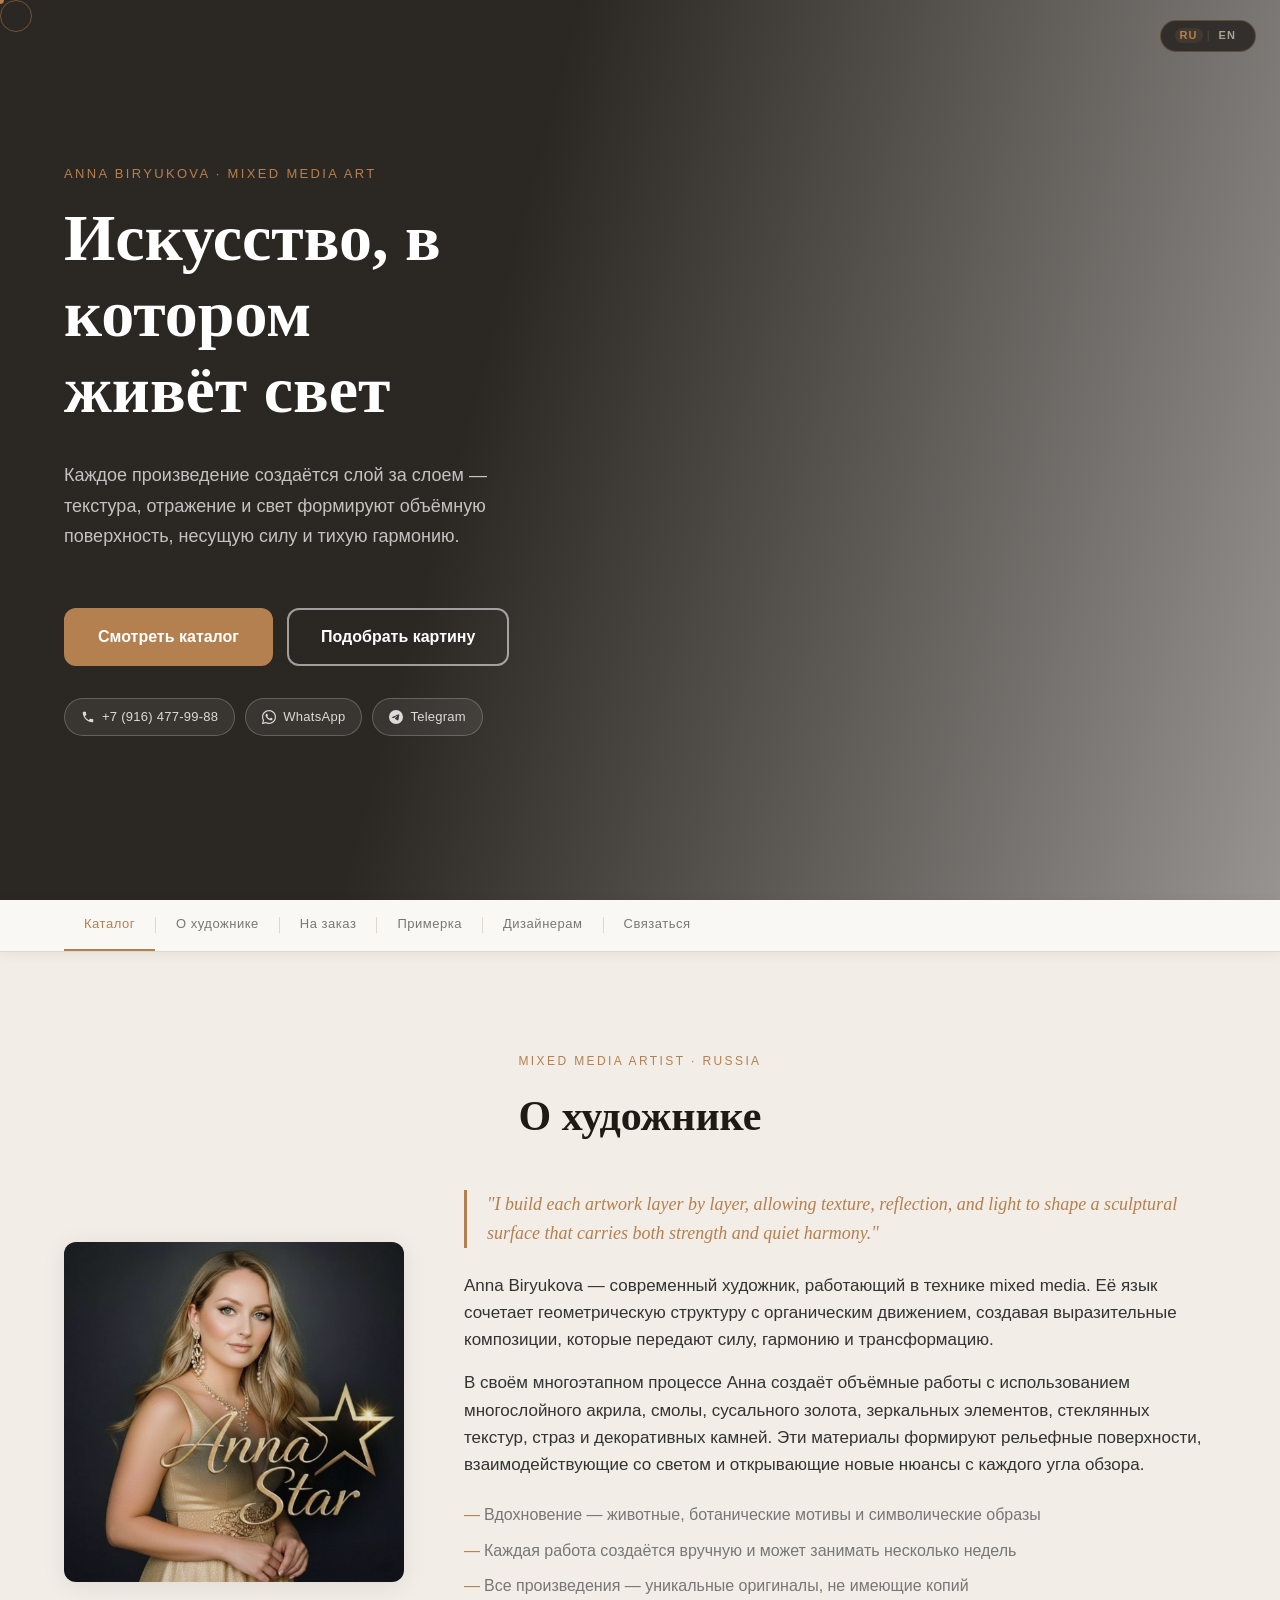
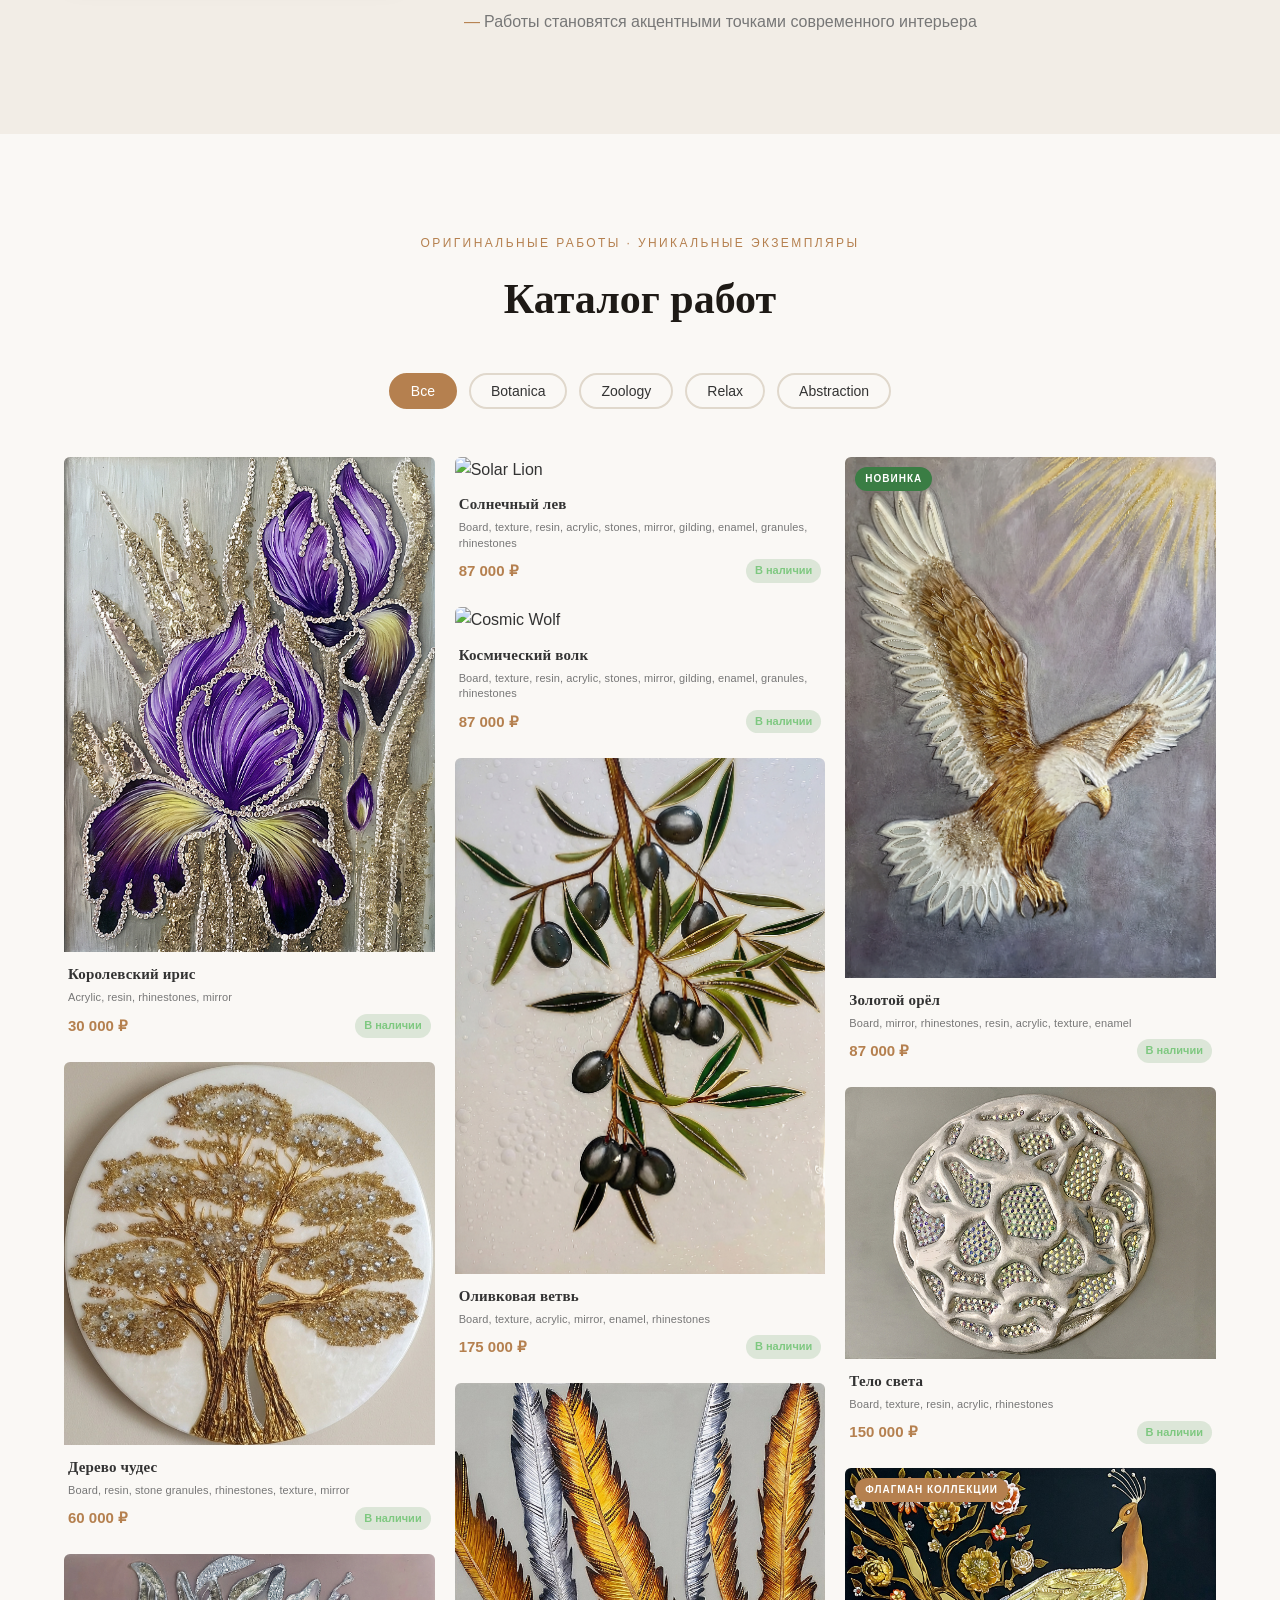
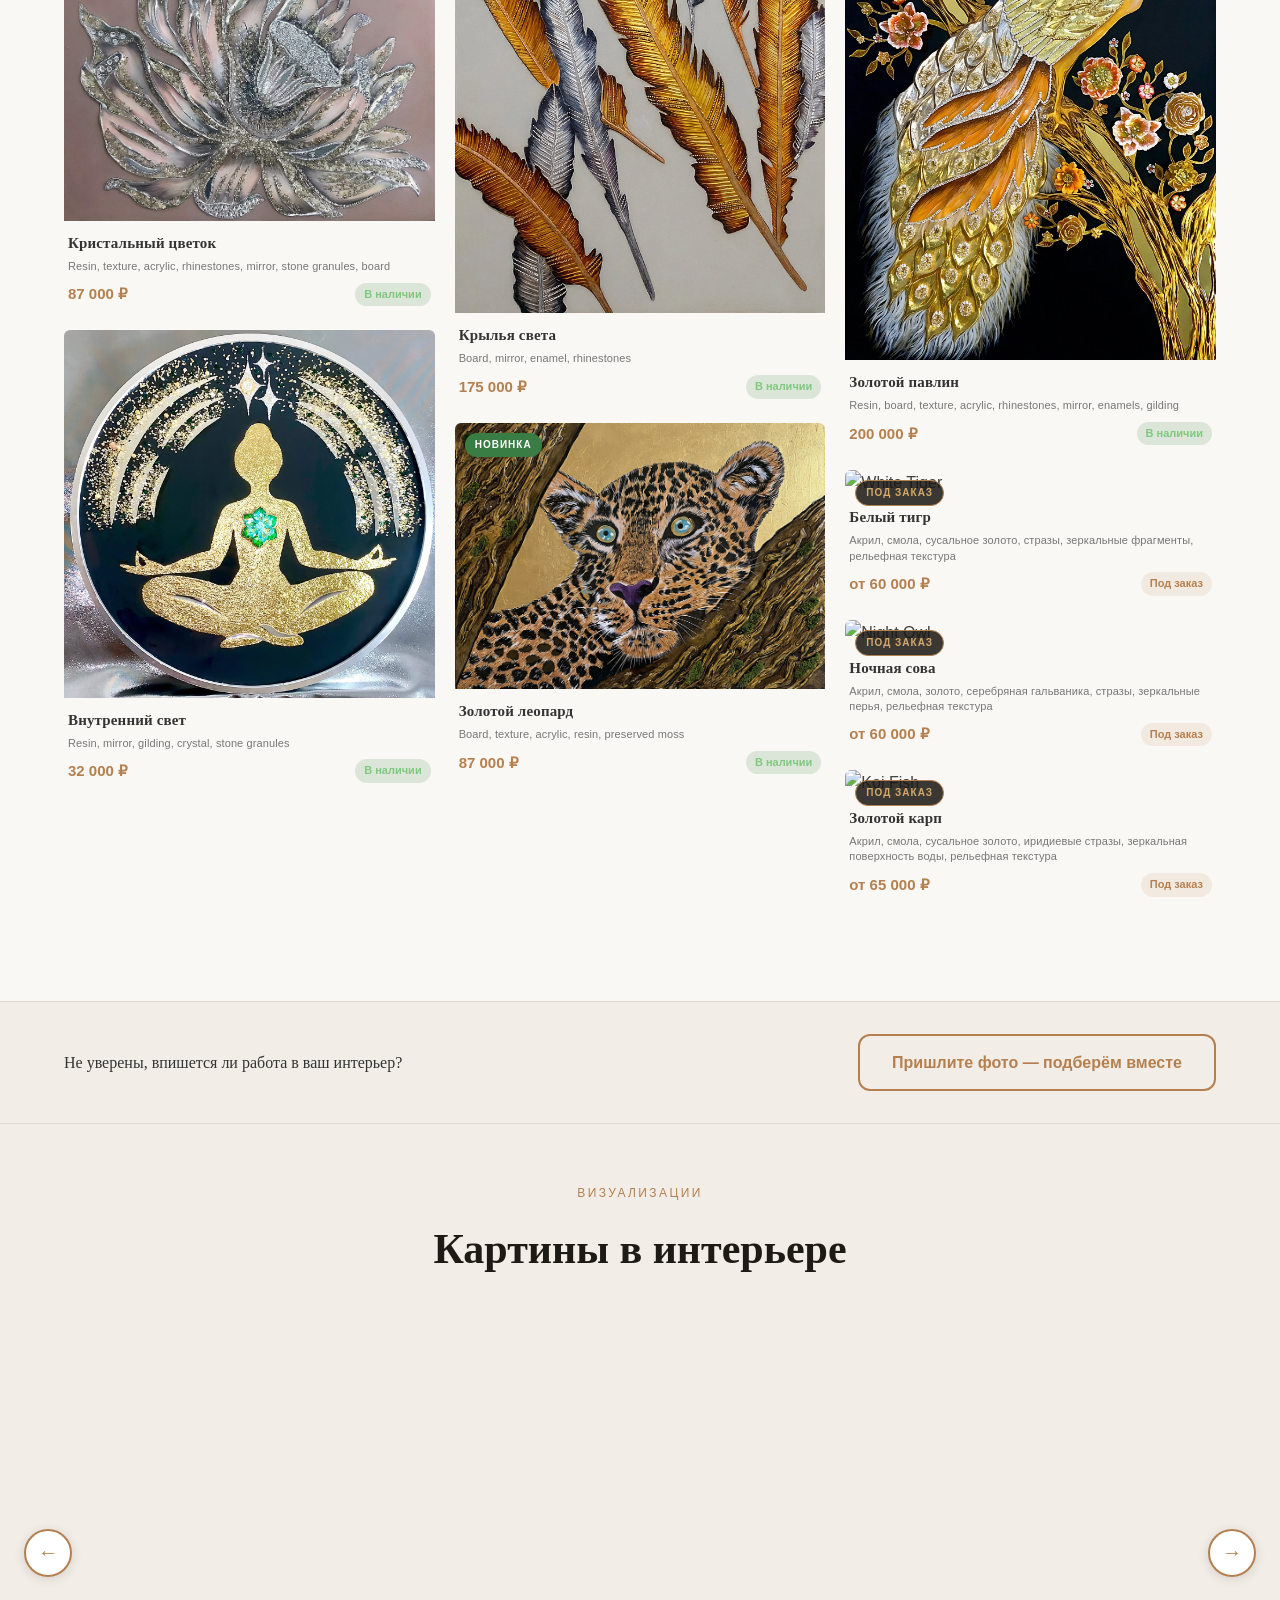
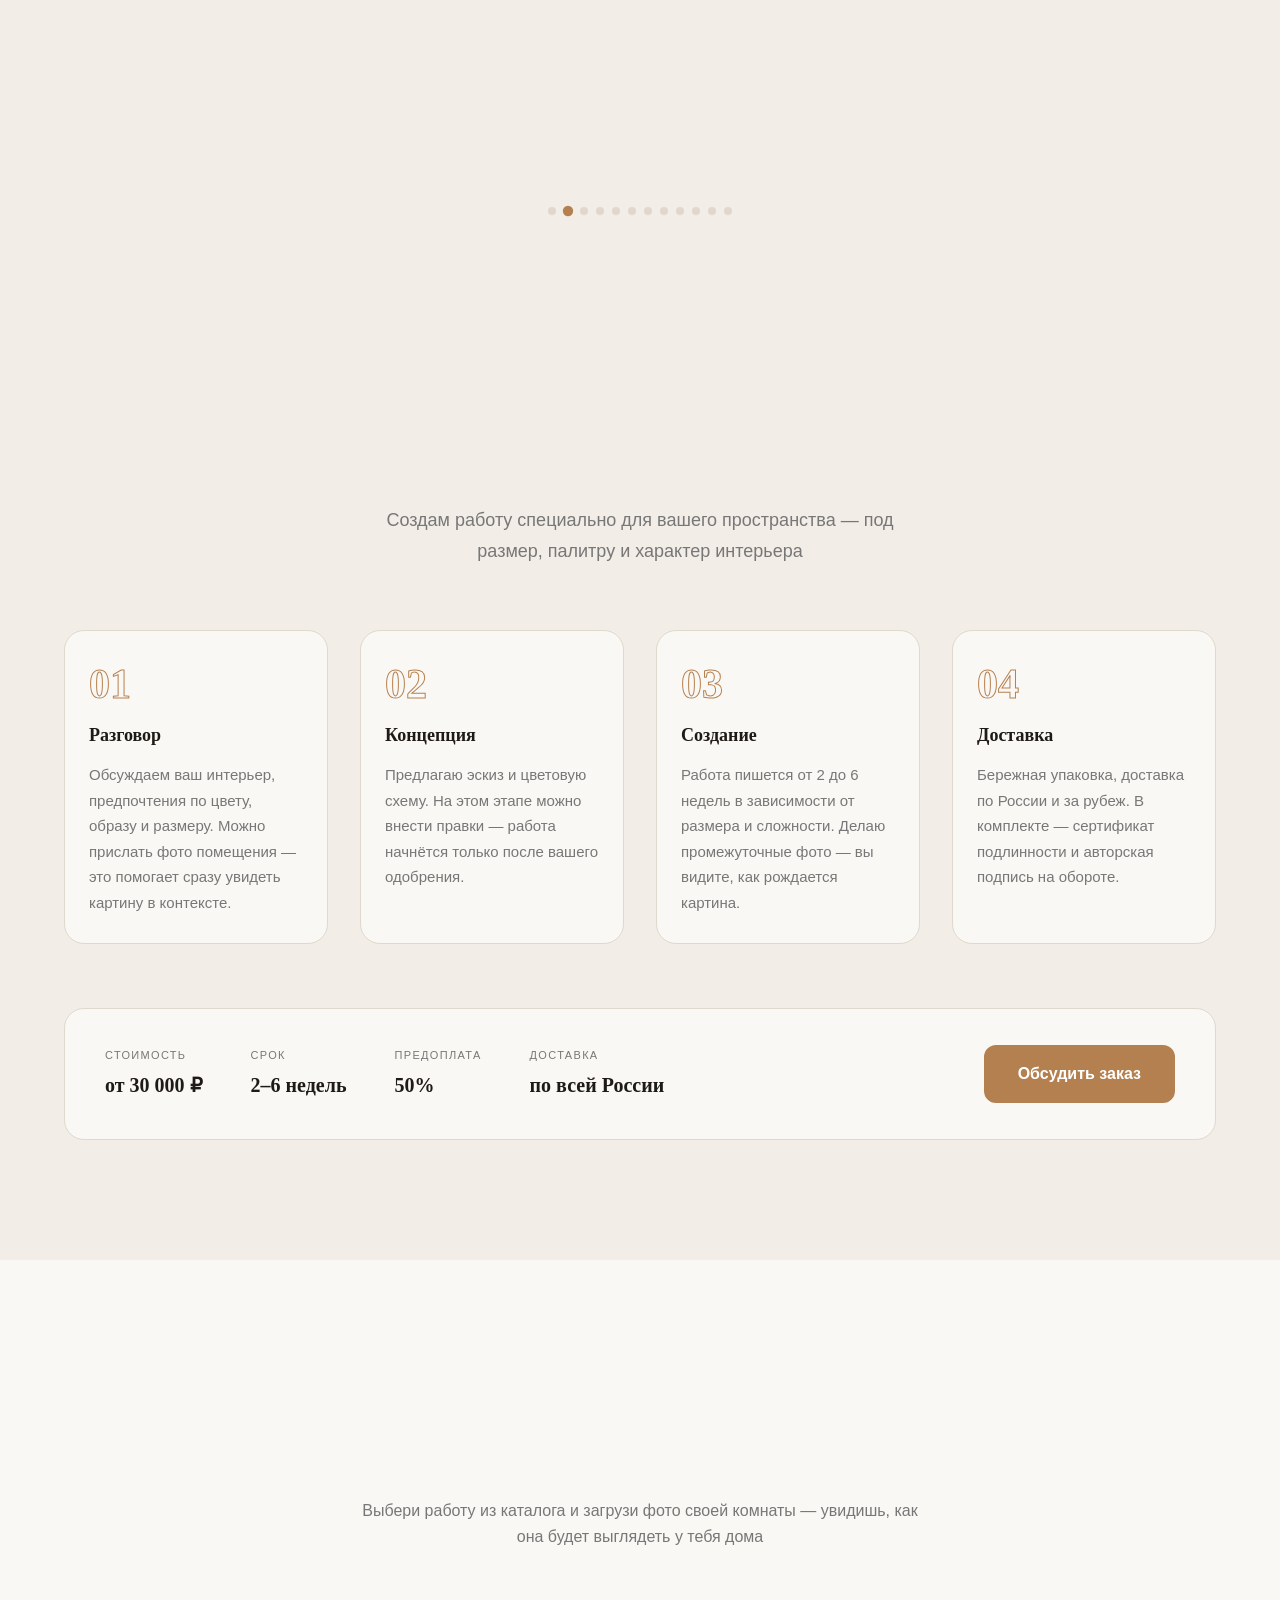
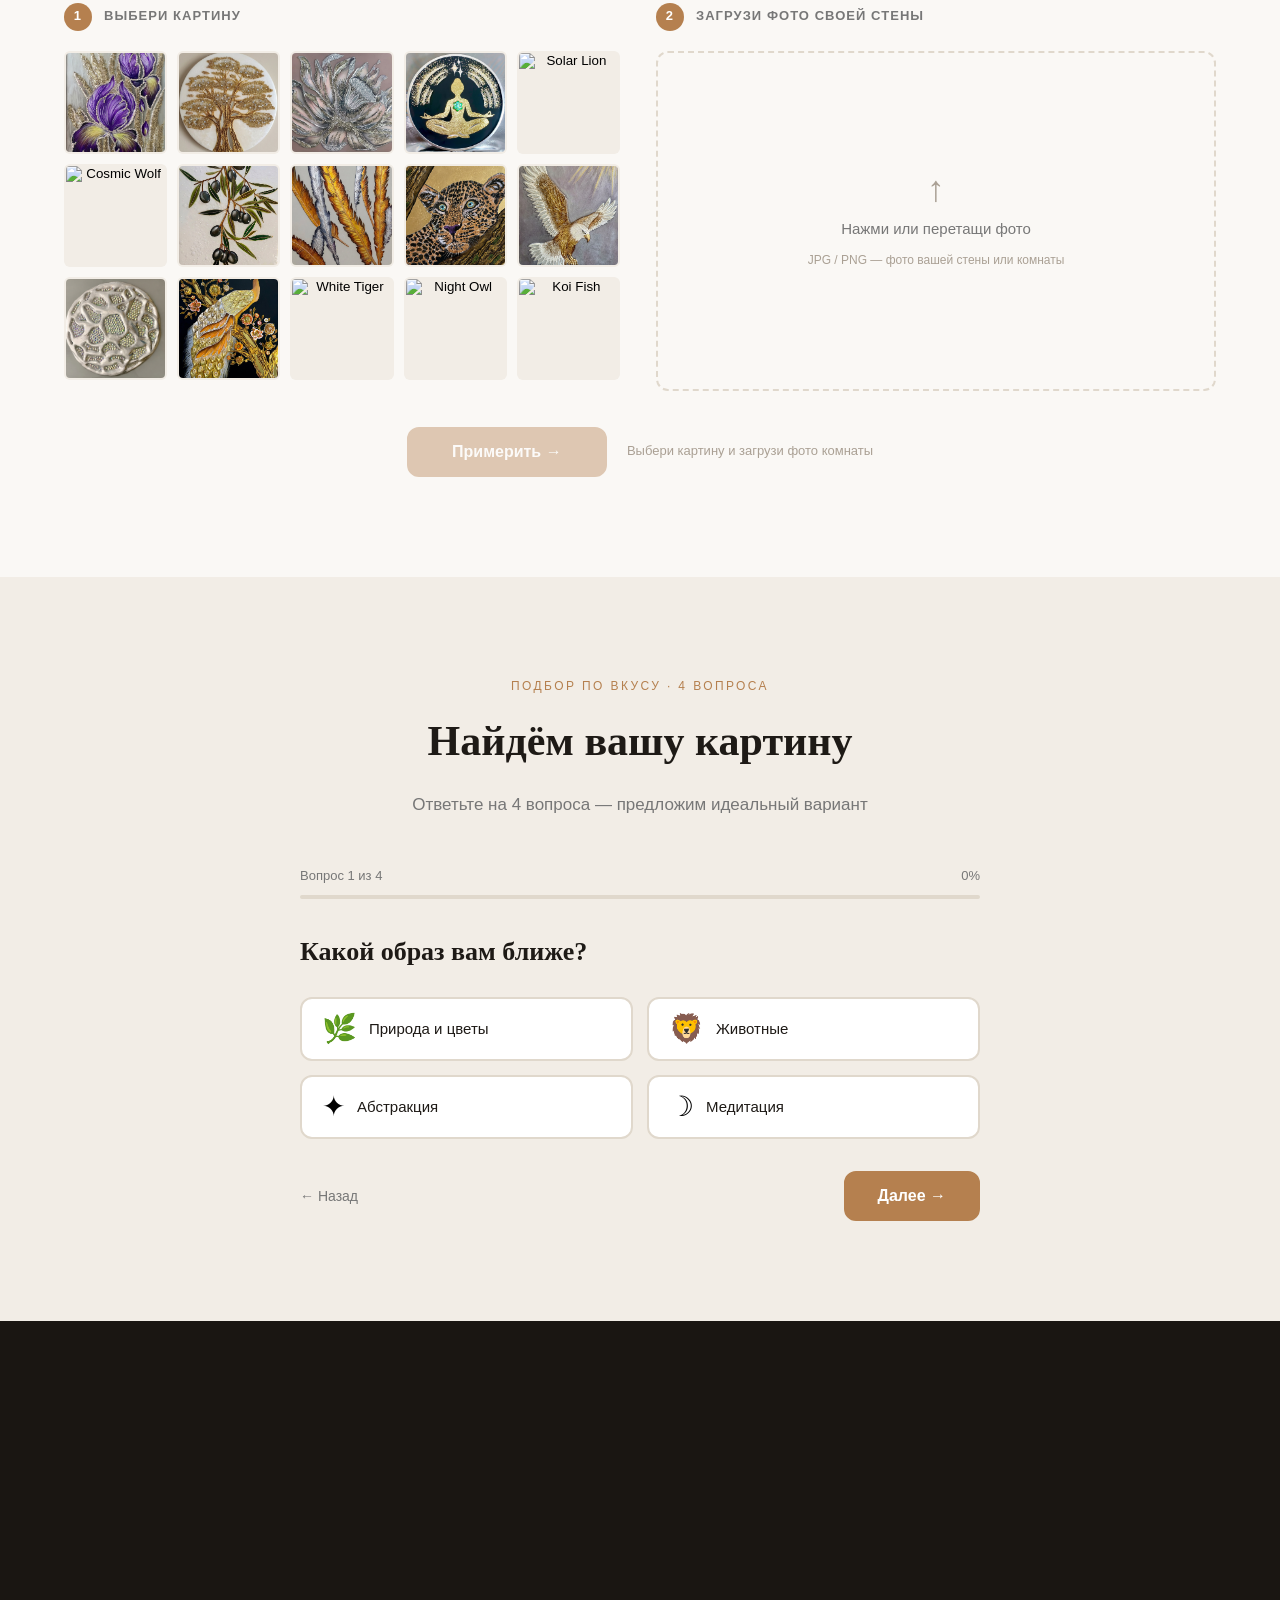
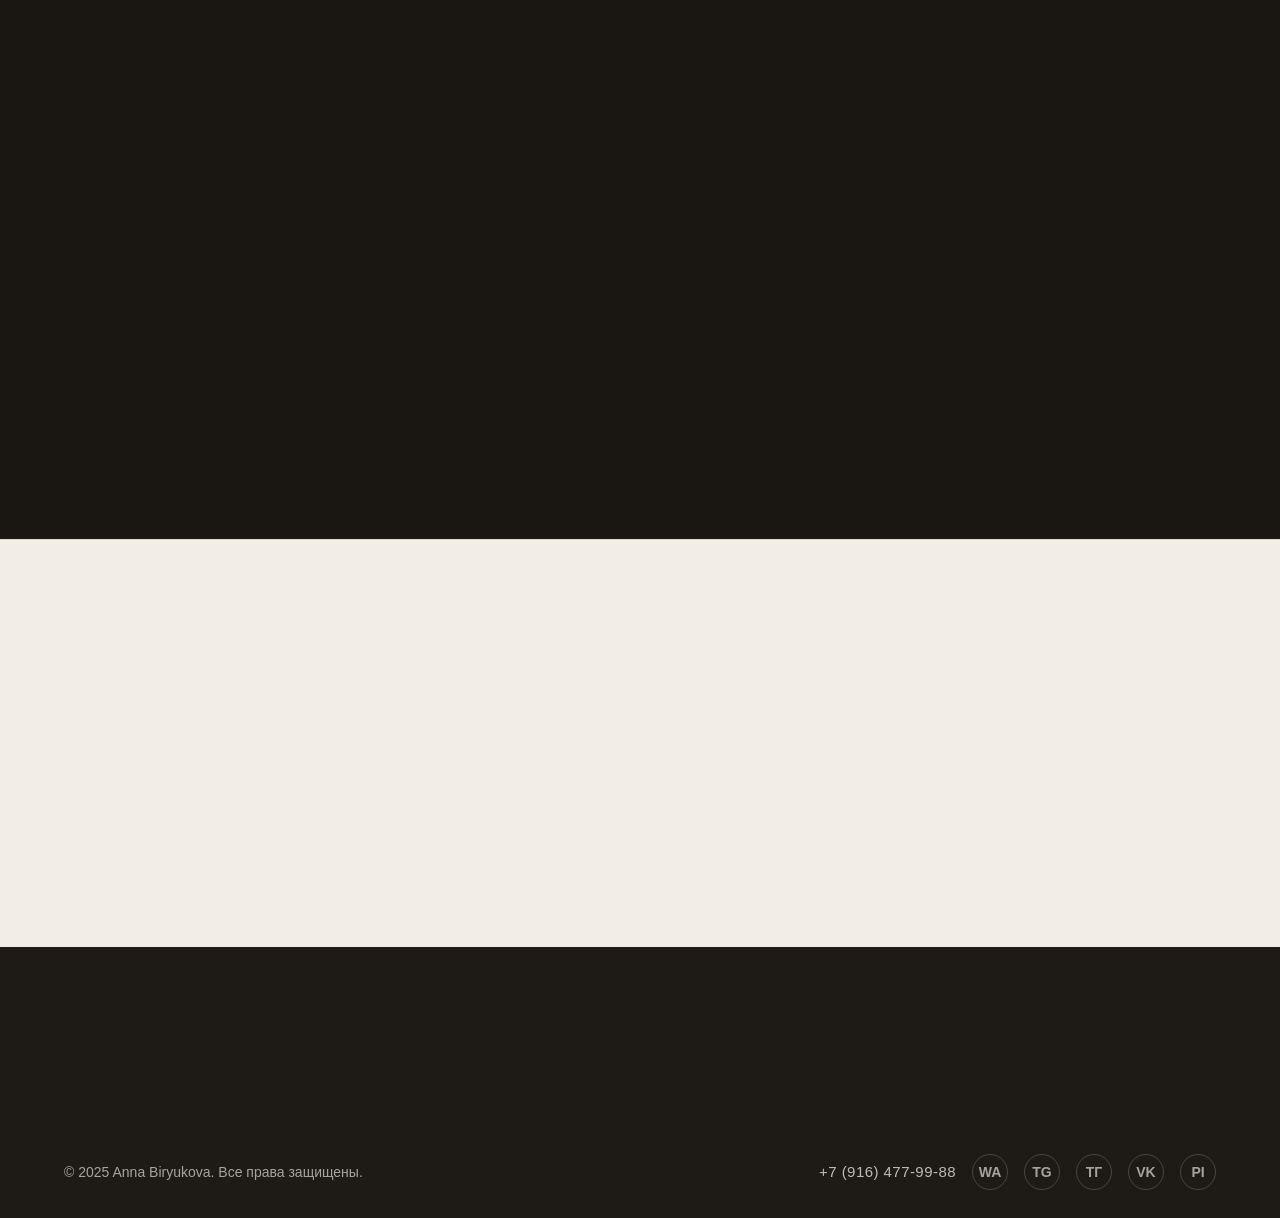
==== commit 84e017e3: "Redesign landing: positioning, contacts, catalog, delivery, concept works - Add technique name «Свет" ====
--- a/annastar-landing/index.html
+++ b/annastar-landing/index.html
@@ -11,10 +11,18 @@
 </head>
 <body>
 
+  <!-- PROMO BANNER (убрать style="display:none" чтобы показать) -->
+  <div class="promo-banner" id="promoBanner" style="display:none">
+    <div class="container promo-banner__inner">
+      <span data-i18n="promo.text">✦ Новые работы в коллекции — загляните в каталог</span>
+      <button class="promo-banner__close" onclick="document.getElementById('promoBanner').style.display='none'" aria-label="Закрыть">×</button>
+    </div>
+  </div>
+
   <!-- HERO -->
   <section class="hero" id="hero">
     <div class="hero__video-bg">
-      <video autoplay muted loop playsinline preload="auto" poster="images/mockups/IMG_5982.JPG">
+      <video autoplay muted loop playsinline preload="auto">
         <source src="images/mockups/1768654768388184.mp4" type="video/mp4">
       </video>
       <div class="hero__overlay"></div>
@@ -27,8 +35,41 @@
         <a href="#catalog" class="btn btn--primary" data-i18n="hero.btn.catalog">Смотреть каталог</a>
         <a href="#quiz" class="btn btn--outline-light" data-i18n="hero.btn.quiz">Подобрать картину</a>
       </div>
-    </div>
-  </section>
+      <div class="hero__contacts">
+        <a href="tel:+79164779988" class="hero__contact-btn">
+          <svg viewBox="0 0 24 24" xmlns="http://www.w3.org/2000/svg"><path d="M6.6 10.8c1.4 2.8 3.8 5.1 6.6 6.6l2.2-2.2c.3-.3.7-.4 1-.2 1.1.4 2.3.6 3.6.6.6 0 1 .4 1 1V20c0 .6-.4 1-1 1C10.6 21 3 13.4 3 4c0-.6.4-1 1-1h3.5c.6 0 1 .4 1 1 0 1.3.2 2.5.6 3.6.1.3 0 .7-.2 1L6.6 10.8z"/></svg>
+          +7 (916) 477-99-88
+        </a>
+        <a href="https://wa.me/79164779988" target="_blank" rel="noopener" class="hero__contact-btn">
+          <svg viewBox="0 0 24 24" xmlns="http://www.w3.org/2000/svg"><path d="M17.472 14.382c-.297-.149-1.758-.867-2.03-.967-.273-.099-.471-.148-.67.15-.197.297-.767.966-.94 1.164-.173.199-.347.223-.644.075-.297-.15-1.255-.463-2.39-1.475-.883-.788-1.48-1.761-1.653-2.059-.173-.297-.018-.458.13-.606.134-.133.298-.347.446-.52.149-.174.198-.298.298-.497.099-.198.05-.371-.025-.52-.075-.149-.669-1.612-.916-2.207-.242-.579-.487-.5-.669-.51-.173-.008-.371-.01-.57-.01-.198 0-.52.074-.792.372-.272.297-1.04 1.016-1.04 2.479 0 1.462 1.065 2.875 1.213 3.074.149.198 2.096 3.2 5.077 4.487.709.306 1.262.489 1.694.625.712.227 1.36.195 1.871.118.571-.085 1.758-.719 2.006-1.413.248-.694.248-1.289.173-1.413-.074-.124-.272-.198-.57-.347z"/><path d="M12 0C5.373 0 0 5.373 0 12c0 2.116.554 4.103 1.523 5.828L.044 23.164a.75.75 0 0 0 .915.915l5.336-1.479A11.943 11.943 0 0 0 12 24c6.627 0 12-5.373 12-12S18.627 0 12 0zm0 22c-1.907 0-3.693-.498-5.24-1.369l-.374-.214-3.876 1.074 1.074-3.876-.214-.374A9.953 9.953 0 0 1 2 12C2 6.477 6.477 2 12 2s10 4.477 10 10-4.477 10-10 10z"/></svg>
+          WhatsApp
+        </a>
+        <a href="https://t.me/Annastar_art" target="_blank" rel="noopener" class="hero__contact-btn">
+          <svg viewBox="0 0 24 24" xmlns="http://www.w3.org/2000/svg"><path d="M11.944 0A12 12 0 0 0 0 12a12 12 0 0 0 12 12 12 12 0 0 0 12-12A12 12 0 0 0 12 0a12 12 0 0 0-.056 0zm4.962 7.224c.1-.002.321.023.465.14a.506.506 0 0 1 .171.325c.016.093.036.306.02.472-.18 1.898-.962 6.502-1.36 8.627-.168.9-.499 1.201-.82 1.23-.696.065-1.225-.46-1.9-.902-1.056-.693-1.653-1.124-2.678-1.8-1.185-.78-.417-1.21.258-1.91.177-.184 3.247-2.977 3.307-3.23.007-.032.014-.15-.056-.212s-.174-.041-.249-.024c-.106.024-1.793 1.14-5.061 3.345-.48.33-.913.49-1.302.48-.428-.008-1.252-.241-1.865-.44-.752-.245-1.349-.374-1.297-.789.027-.216.325-.437.893-.663 3.498-1.524 5.83-2.529 6.998-3.014 3.332-1.386 4.025-1.627 4.476-1.635z"/></svg>
+          Telegram
+        </a>
+      </div>
+    </div>
+  </section>
+
+  <!-- QUICK NAV -->
+  <nav class="quicknav" id="quicknav" aria-label="Разделы сайта">
+    <div class="container">
+      <div class="quicknav__inner">
+        <a href="#catalog" class="quicknav__link" data-i18n="nav.catalog">Каталог</a>
+        <div class="quicknav__divider" aria-hidden="true"></div>
+        <a href="#about" class="quicknav__link" data-i18n="nav.about">О художнике</a>
+        <div class="quicknav__divider" aria-hidden="true"></div>
+        <a href="#commission" class="quicknav__link" data-i18n="nav.commission">На заказ</a>
+        <div class="quicknav__divider" aria-hidden="true"></div>
+        <a href="#tryon" class="quicknav__link" data-i18n="nav.tryon">Примерка</a>
+        <div class="quicknav__divider" aria-hidden="true"></div>
+        <a href="#b2b" class="quicknav__link" data-i18n="nav.designers">Дизайнерам</a>
+        <div class="quicknav__divider" aria-hidden="true"></div>
+        <a href="#order" class="quicknav__link" data-i18n="nav.contact">Связаться</a>
+      </div>
+    </div>
+  </nav>
 
   <!-- ABOUT -->
   <section class="about" id="about">
@@ -73,6 +114,16 @@
       </div>
     </div>
   </section>
+
+  <!-- INTERIOR PHOTO CTA -->
+  <div class="interior-cta">
+    <div class="container">
+      <div class="interior-cta__inner">
+        <p data-i18n="interior.cta.text">Не уверены, впишется ли работа в ваш интерьер?</p>
+        <a href="#order" class="btn btn--outline" data-i18n="interior.cta.btn">Пришлите фото — подберём вместе</a>
+      </div>
+    </div>
+  </div>
 
   <!-- MOCKUPS -->
   <section class="mockups" id="mockups">
@@ -101,31 +152,6 @@
     <div class="mockups__dots" id="mockupsDots"></div>
   </section>
 
-  <!-- ARTIST AT WORK -->
-  <section class="atwork" id="atwork">
-    <div class="container">
-      <div class="atwork__inner">
-        <div class="atwork__photo">
-          <img src="images/artist/freepik__-img3-img2-img1__70721.png" alt="Anna Biryukova за работой" />
-        </div>
-        <div class="atwork__text">
-          <h2 class="section-title atwork__title" data-i18n="atwork.title">Художник за работой</h2>
-          <p class="atwork__lead" data-i18n="atwork.lead">Каждая картина — это путешествие длиной в несколько недель. Анна начинает с эскиза и постепенно выстраивает слой за слоем: грунт, объёмная текстура, акрил, смола, сусальное золото, зеркальные элементы и финальные акценты из страз.</p>
-          <p data-i18n="atwork.p1">Процесс создания — медитативный и непредсказуемый. Материалы вступают в диалог между собой: смола растекается, золото ловит свет, зеркальные осколки преломляют пространство. Именно в этом взаимодействии рождается живой характер каждой работы.</p>
-          <p data-i18n="atwork.p2">Анна не использует шаблонов и не создаёт копий. Каждое полотно — единственное в своём роде. Прежде чем взять кисть, художник проводит время в тишине — чтобы почувствовать образ изнутри, а не просто перенести его на холст.</p>
-          <div class="atwork__tags">
-            <span data-i18n="atwork.tag1">Акрил</span>
-            <span data-i18n="atwork.tag2">Эпоксидная смола</span>
-            <span data-i18n="atwork.tag3">Сусальное золото</span>
-            <span data-i18n="atwork.tag4">Зеркало</span>
-            <span data-i18n="atwork.tag5">Стразы</span>
-            <span>Mixed Media</span>
-          </div>
-        </div>
-      </div>
-    </div>
-  </section>
-
   <!-- COMMISSION -->
   <section class="commission" id="commission">
     <div class="container">
@@ -236,8 +262,29 @@
         </div>
         <div class="order__guarantees">
           <p class="order__guarantee-item" data-i18n="order.g1">✦ Сертификат подлинности с каждой работой</p>
-          <p class="order__guarantee-item" data-i18n="order.g2">✦ Бережная упаковка и доставка по России</p>
+          <p class="order__guarantee-item" data-i18n="order.g2">✦ Бережная упаковка и доставка по России и за рубеж</p>
           <p class="order__guarantee-item" data-i18n="order.g3">✦ Картина на заказ — обсудим лично</p>
+        </div>
+        <div class="delivery-table">
+          <p class="delivery-table__title" data-i18n="delivery.title">Доставка и гарантии</p>
+          <div class="delivery-table__rows">
+            <div class="delivery-table__row">
+              <span data-i18n="delivery.ru.label">По России</span>
+              <span data-i18n="delivery.ru.value">СДЭК, Почта России, транспортные компании — по тарифам перевозчика</span>
+            </div>
+            <div class="delivery-table__row">
+              <span data-i18n="delivery.intl.label">За рубеж</span>
+              <span data-i18n="delivery.intl.value">Любым удобным способом, по договорённости</span>
+            </div>
+            <div class="delivery-table__row">
+              <span data-i18n="delivery.pack.label">Упаковка</span>
+              <span data-i18n="delivery.pack.value">Жёсткий короб, пенная прокладка, угловые протекторы</span>
+            </div>
+            <div class="delivery-table__row">
+              <span data-i18n="delivery.guarantee.label">Гарантия</span>
+              <span data-i18n="delivery.guarantee.value">Если работа пришла повреждённой — заменю или верну деньги</span>
+            </div>
+          </div>
         </div>
       </div>
       <div class="order__right">
@@ -263,6 +310,18 @@
           <button type="submit" class="btn btn--primary btn--full" data-i18n="order.form.submit">Отправить заявку</button>
           <p class="form-note" data-i18n="order.form.note">Отвечу в течение 2 часов в рабочее время</p>
         </form>
+      </div>
+    </div>
+  </section>
+
+  <!-- B2B -->
+  <section class="b2b" id="b2b">
+    <div class="container">
+      <p class="section-eyebrow" data-i18n="b2b.eyebrow">Профессионалам</p>
+      <h2 class="section-title" data-i18n="b2b.title">Дизайнерам и архитекторам</h2>
+      <div class="b2b__inner">
+        <p class="b2b__text" data-i18n="b2b.text">Работаю с интерьерными проектами напрямую: подбираю работы под концепцию, адаптирую размер и палитру под план помещения, выставляю счёт для юридических лиц. Если вы ведёте объект и ищете авторское искусство — давайте обсудим условия.</p>
+        <a href="#order" class="btn btn--primary" data-i18n="b2b.cta">Обсудить проект</a>
       </div>
     </div>
   </section>
@@ -282,9 +341,13 @@
       </div>
       <div class="footer__inner">
         <p class="footer__copy" data-i18n="footer.copy">&copy; 2025 Anna Biryukova. Все права защищены.</p>
-        <div class="footer__links">
-          <a href="https://t.me/annastar" target="_blank" rel="noopener">Telegram</a>
-          <a href="https://instagram.com/annastar" target="_blank" rel="noopener">Instagram</a>
+        <div class="footer__contacts">
+          <a href="tel:+79164779988" class="footer__phone">+7 (916) 477-99-88</a>
+          <a href="https://wa.me/79164779988" target="_blank" rel="noopener" class="footer__social-btn" title="WhatsApp" aria-label="WhatsApp">WA</a>
+          <a href="https://t.me/Annastar_art" target="_blank" rel="noopener" class="footer__social-btn" title="Telegram" aria-label="Telegram">TG</a>
+          <a href="https://t.me/annastar_gallery" target="_blank" rel="noopener" class="footer__social-btn" title="Telegram-канал" aria-label="Telegram канал">ТГ</a>
+          <a href="https://vk.com/annastar_gallery" target="_blank" rel="noopener" class="footer__social-btn" title="ВКонтакте" aria-label="ВКонтакте">VK</a>
+          <a href="https://pin.it/6s3Q8vb6O" target="_blank" rel="noopener" class="footer__social-btn" title="Pinterest" aria-label="Pinterest">PI</a>
         </div>
       </div>
     </div>
--- a/annastar-landing/css/style.css
+++ b/annastar-landing/css/style.css
@@ -130,6 +130,7 @@
   width: 100%;
   height: 100%;
   object-fit: cover;
+  object-position: center 75%;
 }
 
 .hero__overlay {
@@ -193,6 +194,91 @@
 .btn--outline-light:hover {
   background: rgba(255, 255, 255, 0.12);
   border-color: #ffffff;
+}
+
+/* ===========================================
+   HERO — CONTACT ROW
+   =========================================== */
+.hero__contacts {
+  display: flex;
+  align-items: center;
+  gap: 10px;
+  flex-wrap: wrap;
+  margin-top: 20px;
+}
+.hero__contact-btn {
+  display: inline-flex;
+  align-items: center;
+  gap: 7px;
+  padding: 8px 16px;
+  border-radius: 100px;
+  border: 1px solid rgba(255,255,255,0.22);
+  background: rgba(255,255,255,0.07);
+  backdrop-filter: blur(8px);
+  color: rgba(255,255,255,0.82);
+  font-size: 13px;
+  font-weight: 500;
+  letter-spacing: 0.02em;
+  transition: background 0.2s, border-color 0.2s, color 0.2s;
+  white-space: nowrap;
+}
+.hero__contact-btn:hover {
+  background: rgba(181,128,79,0.18);
+  border-color: var(--gold-mid);
+  color: #fff;
+}
+.hero__contact-btn svg {
+  width: 14px;
+  height: 14px;
+  flex-shrink: 0;
+  fill: currentColor;
+}
+
+/* ===========================================
+   QUICK NAV
+   =========================================== */
+.quicknav {
+  background: var(--color-bg);
+  border-bottom: 1px solid var(--color-border);
+  padding: 0;
+  position: sticky;
+  top: 0;
+  z-index: 50;
+  box-shadow: 0 2px 12px rgba(0,0,0,0.06);
+}
+.quicknav__inner {
+  display: flex;
+  align-items: center;
+  gap: 0;
+  overflow-x: auto;
+  scrollbar-width: none;
+  -ms-overflow-style: none;
+}
+.quicknav__inner::-webkit-scrollbar { display: none; }
+.quicknav__link {
+  padding: 14px 20px;
+  font-size: 13px;
+  font-weight: 500;
+  letter-spacing: 0.04em;
+  color: var(--color-text-light);
+  white-space: nowrap;
+  border-bottom: 2px solid transparent;
+  transition: color 0.2s, border-color 0.2s;
+  flex-shrink: 0;
+}
+.quicknav__link:hover {
+  color: var(--color-text);
+  border-bottom-color: var(--gold-mid);
+}
+.quicknav__link.is-active {
+  color: var(--color-primary);
+  border-bottom-color: var(--gold-mid);
+}
+.quicknav__divider {
+  width: 1px;
+  height: 16px;
+  background: var(--color-border);
+  flex-shrink: 0;
 }
 
 /* ===========================================
@@ -558,6 +644,27 @@
 }
 .tryon__upload:hover .tryon__upload-change { transform: translateY(0); }
 
+/* Крестик сброса фото */
+.tryon__room-clear {
+  position: absolute;
+  top: 10px; right: 10px;
+  width: 30px; height: 30px;
+  border-radius: 50%;
+  background: rgba(26,22,18,0.8);
+  backdrop-filter: blur(6px);
+  border: 1px solid rgba(255,255,255,0.2);
+  color: #fff;
+  font-size: 18px;
+  line-height: 1;
+  cursor: pointer;
+  display: flex;
+  align-items: center;
+  justify-content: center;
+  transition: background 0.2s;
+  z-index: 2;
+}
+.tryon__room-clear:hover { background: rgba(180,40,40,0.8); }
+
 /* Кнопка старта */
 .tryon__start-row {
   display: flex;
@@ -590,12 +697,48 @@
   cursor: default;
   box-shadow: 0 8px 40px rgba(0,0,0,0.4);
 }
+.tryon__canvas-footer {
+  display: flex;
+  align-items: center;
+  justify-content: space-between;
+  margin-top: 12px;
+  gap: 12px;
+}
 .tryon__canvas-hint {
-  margin-top: 12px;
   font-size: 12px;
   color: var(--color-text-muted);
+  letter-spacing: 0.04em;
+}
+.tryon__back-inline {
+  background: none;
+  border: none;
+  color: var(--gold-light);
+  font-size: 13px;
+  font-weight: 500;
+  cursor: pointer;
+  white-space: nowrap;
+  padding: 4px 0;
+  transition: color 0.2s;
+}
+.tryon__back-inline:hover { color: var(--gold-mid); }
+
+/* Кнопка «Выбрать другую» в боковой панели */
+.tryon__back-btn {
+  background: none;
+  border: 1px solid rgba(255,255,255,0.2);
+  border-radius: 8px;
+  color: var(--color-text-light);
+  font-size: 13px;
+  font-weight: 500;
+  padding: 10px 16px;
+  cursor: pointer;
+  width: 100%;
   text-align: center;
-  letter-spacing: 0.04em;
+  transition: border-color 0.2s, color 0.2s;
+}
+.tryon__back-btn:hover {
+  border-color: var(--gold-light);
+  color: var(--gold-light);
 }
 
 /* Боковая панель редактора */
@@ -1397,3 +1540,308 @@
   clip: rect(0,0,0,0);
   white-space: nowrap;
 }
+
+/* ===========================================
+   PROMO BANNER
+   =========================================== */
+.promo-banner {
+  background: var(--gold-mid);
+  padding: 10px 0;
+  text-align: center;
+  position: relative;
+  z-index: 100;
+}
+.promo-banner__inner {
+  display: flex;
+  align-items: center;
+  justify-content: center;
+  gap: 16px;
+}
+.promo-banner span {
+  font-size: 14px;
+  font-weight: 500;
+  color: #fff;
+  letter-spacing: 0.02em;
+}
+.promo-banner__close {
+  background: none;
+  border: none;
+  color: rgba(255,255,255,0.7);
+  font-size: 20px;
+  cursor: pointer;
+  line-height: 1;
+  padding: 0 4px;
+  flex-shrink: 0;
+}
+.promo-banner__close:hover { color: #fff; }
+
+/* ===========================================
+   WORK CARD — MATERIALS & NEW BADGE
+   =========================================== */
+.work-card__materials {
+  font-size: 11px;
+  color: var(--color-text-light);
+  line-height: 1.4;
+  margin: 4px 0 8px;
+  letter-spacing: 0.01em;
+}
+.work-card__badge--new {
+  background: #3a7d44;
+}
+
+/* ===========================================
+   INTERIOR CTA STRIP
+   =========================================== */
+.interior-cta {
+  background: var(--color-bg-alt);
+  padding: 32px 0;
+  border-top: 1px solid var(--color-border);
+  border-bottom: 1px solid var(--color-border);
+}
+.interior-cta__inner {
+  display: flex;
+  align-items: center;
+  justify-content: space-between;
+  gap: 24px;
+}
+.interior-cta__inner p {
+  font-size: 16px;
+  color: var(--color-text);
+  font-family: var(--font-heading);
+}
+
+/* ===========================================
+   DELIVERY TABLE (inside order section)
+   =========================================== */
+.delivery-table {
+  margin-top: 24px;
+  border-top: 1px solid rgba(255,255,255,0.1);
+  padding-top: 20px;
+}
+.delivery-table__title {
+  font-size: 11px;
+  text-transform: uppercase;
+  letter-spacing: 0.12em;
+  color: rgba(255,255,255,0.35);
+  margin-bottom: 14px;
+}
+.delivery-table__row {
+  display: grid;
+  grid-template-columns: 110px 1fr;
+  gap: 12px;
+  padding: 9px 0;
+  border-bottom: 1px solid rgba(255,255,255,0.06);
+  font-size: 13px;
+  line-height: 1.45;
+}
+.delivery-table__row:last-child { border-bottom: none; }
+.delivery-table__row span:first-child {
+  color: rgba(255,255,255,0.45);
+  font-weight: 500;
+  flex-shrink: 0;
+}
+.delivery-table__row span:last-child {
+  color: rgba(255,255,255,0.75);
+}
+
+/* ===========================================
+   MODAL — GALLERY
+   =========================================== */
+.modal__single-img {
+  width: 100%;
+  border-radius: 8px;
+  box-shadow: 0 4px 20px rgba(0,0,0,0.1);
+  display: block;
+}
+.modal__title {
+  font-family: var(--font-heading);
+  font-size: 26px;
+  margin-bottom: 8px;
+}
+.modal__meta {
+  color: var(--color-text-light);
+  margin-bottom: 16px;
+  font-size: 14px;
+}
+.modal__desc { margin-bottom: 16px; }
+
+.modal__gallery {
+  display: flex;
+  flex-direction: column;
+  gap: 10px;
+  min-width: 0;
+}
+.modal__gallery-main {
+  position: relative;
+  border-radius: 8px;
+  overflow: hidden;
+  background: #f0ece5;
+}
+.modal__gallery-main img {
+  width: 100%;
+  display: block;
+  object-fit: cover;
+  max-height: 420px;
+}
+.modal__gallery-nav {
+  position: absolute;
+  top: 50%;
+  transform: translateY(-50%);
+  z-index: 2;
+  width: 36px;
+  height: 36px;
+  border-radius: 50%;
+  background: rgba(26,22,18,0.6);
+  backdrop-filter: blur(6px);
+  border: 1px solid rgba(255,255,255,0.2);
+  color: #fff;
+  font-size: 22px;
+  line-height: 1;
+  cursor: pointer;
+  display: flex;
+  align-items: center;
+  justify-content: center;
+  transition: background 0.2s;
+}
+.modal__gallery-nav:hover { background: rgba(181,128,79,0.7); }
+.modal__gallery-prev { left: 8px; }
+.modal__gallery-next { right: 8px; }
+
+.modal__gallery-thumbs {
+  display: flex;
+  gap: 8px;
+  flex-wrap: wrap;
+}
+.modal__thumb {
+  width: 60px;
+  height: 60px;
+  object-fit: cover;
+  border-radius: 6px;
+  cursor: pointer;
+  opacity: 0.55;
+  border: 2px solid transparent;
+  transition: opacity 0.2s, border-color 0.2s;
+}
+.modal__thumb:hover { opacity: 0.85; }
+.modal__thumb.is-active {
+  opacity: 1;
+  border-color: var(--gold-mid);
+}
+
+/* ===========================================
+   MODAL — CONCEPT WORK
+   =========================================== */
+.modal__concept-tag {
+  display: inline-block;
+  font-size: 10px;
+  font-weight: 700;
+  letter-spacing: 0.12em;
+  text-transform: uppercase;
+  color: var(--gold-mid);
+  border: 1px solid var(--gold-mid);
+  border-radius: 100px;
+  padding: 3px 10px;
+  margin-bottom: 12px;
+}
+.modal__formats {
+  margin: 20px 0;
+  border-top: 1px solid var(--color-border);
+  padding-top: 16px;
+}
+.modal__formats-title {
+  font-size: 11px;
+  text-transform: uppercase;
+  letter-spacing: 0.1em;
+  color: var(--color-text-light);
+  margin-bottom: 10px;
+}
+.modal__formats-list { display: flex; flex-direction: column; gap: 0; }
+.modal__format-row {
+  display: flex;
+  justify-content: space-between;
+  align-items: center;
+  padding: 8px 0;
+  border-bottom: 1px solid var(--color-border);
+  font-size: 14px;
+}
+.modal__format-row:last-child { border-bottom: none; }
+.modal__format-size { color: var(--color-text); }
+.modal__format-price { font-weight: 600; color: var(--color-primary); }
+.modal__concept-note {
+  font-size: 12px;
+  color: var(--color-text-light);
+  text-align: center;
+  margin-top: 8px;
+}
+
+/* Карточка концепт-работы */
+.work-card--concept .work-card__img img { opacity: 0.92; }
+.work-card__badge--concept {
+  background: rgba(26,22,18,0.85);
+  border: 1px solid var(--gold-mid);
+  color: var(--gold-light);
+}
+.work-card__status--concept {
+  background: rgba(181,128,79,0.12);
+  color: var(--gold-mid);
+  border-color: rgba(181,128,79,0.3);
+}
+
+/* ===========================================
+   B2B SECTION
+   =========================================== */
+.b2b {
+  padding: 80px 0;
+  background: var(--color-bg-alt);
+  border-top: 1px solid var(--color-border);
+}
+.b2b__inner {
+  display: flex;
+  align-items: flex-end;
+  justify-content: space-between;
+  gap: 40px;
+  margin-top: 24px;
+}
+.b2b__text {
+  max-width: 620px;
+  font-size: 16px;
+  color: var(--color-text);
+  line-height: 1.7;
+}
+
+/* ===========================================
+   FOOTER — SOCIAL LINKS
+   =========================================== */
+.footer__contacts {
+  display: flex;
+  align-items: center;
+  gap: 16px;
+  flex-wrap: wrap;
+}
+.footer__phone {
+  font-size: 15px;
+  color: rgba(255,255,255,0.7);
+  font-weight: 500;
+  letter-spacing: 0.03em;
+  transition: color var(--transition);
+}
+.footer__phone:hover { color: var(--gold-light); }
+.footer__social-btn {
+  display: inline-flex;
+  align-items: center;
+  justify-content: center;
+  width: 36px;
+  height: 36px;
+  border-radius: 50%;
+  border: 1px solid rgba(255,255,255,0.18);
+  color: rgba(255,255,255,0.6);
+  font-size: 14px;
+  font-weight: 600;
+  transition: border-color var(--transition), color var(--transition), background var(--transition);
+  letter-spacing: 0;
+}
+.footer__social-btn:hover {
+  border-color: var(--gold-mid);
+  color: var(--gold-light);
+  background: rgba(181,128,79,0.1);
+}
--- a/annastar-landing/css/mobile.css
+++ b/annastar-landing/css/mobile.css
@@ -125,6 +125,22 @@
   .work-card:hover .work-card__img img { transform: none; }
 }
 
+/* --- НОВЫЕ СЕКЦИИ: ≤ 768px --- */
+@media (max-width: 768px) {
+  .interior-cta__inner { flex-direction: column; align-items: flex-start; gap: 16px; }
+  .interior-cta__inner .btn { width: 100%; text-align: center; }
+  .b2b__inner { flex-direction: column; align-items: flex-start; gap: 24px; }
+  .b2b__inner .btn { width: 100%; text-align: center; }
+  .delivery-table__row { grid-template-columns: 90px 1fr; gap: 8px; }
+  .footer__contacts { gap: 12px; }
+  .promo-banner__inner { flex-direction: row; }
+
+  .hero__contacts { gap: 8px; }
+  .hero__contact-btn { font-size: 12px; padding: 7px 12px; }
+
+  .quicknav__link { padding: 12px 14px; font-size: 12px; }
+}
+
 /* --- PREFER REDUCED MOTION --- */
 @media (prefers-reduced-motion: reduce) {
   *, *::before, *::after {
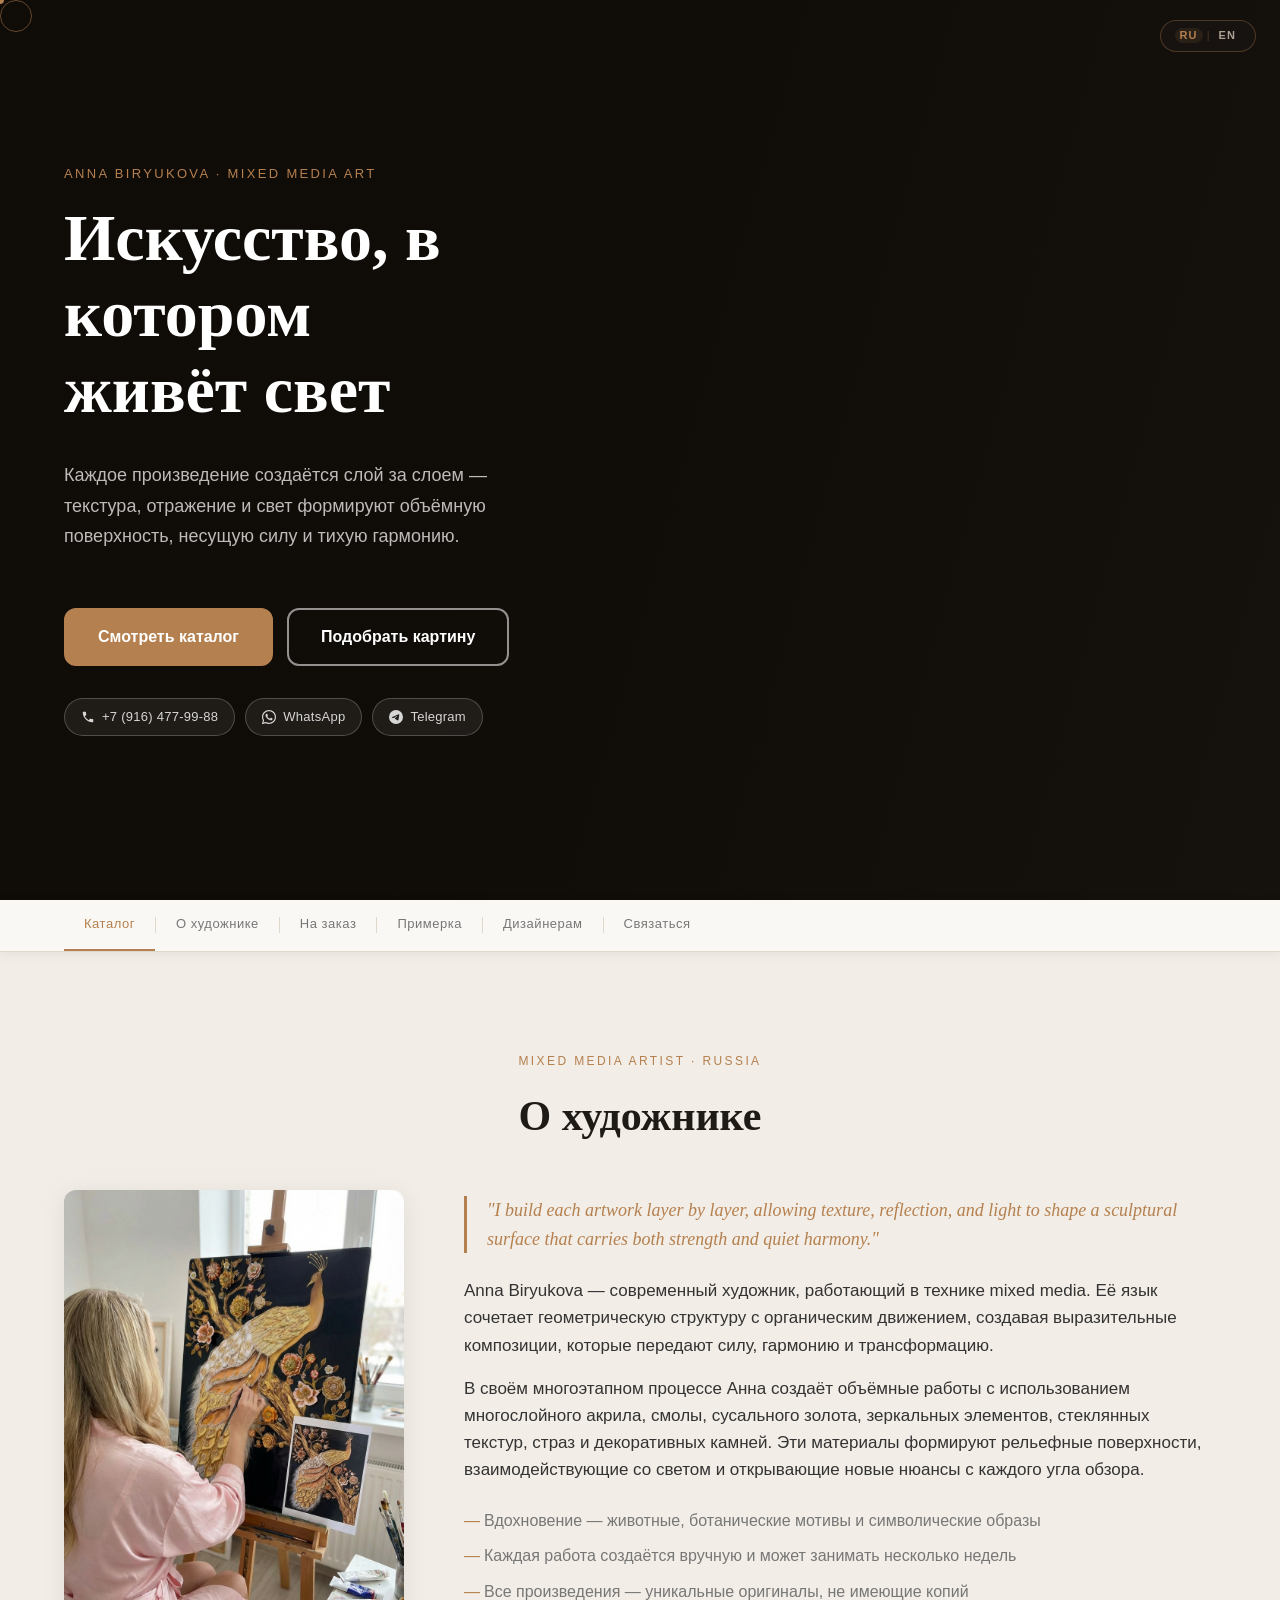
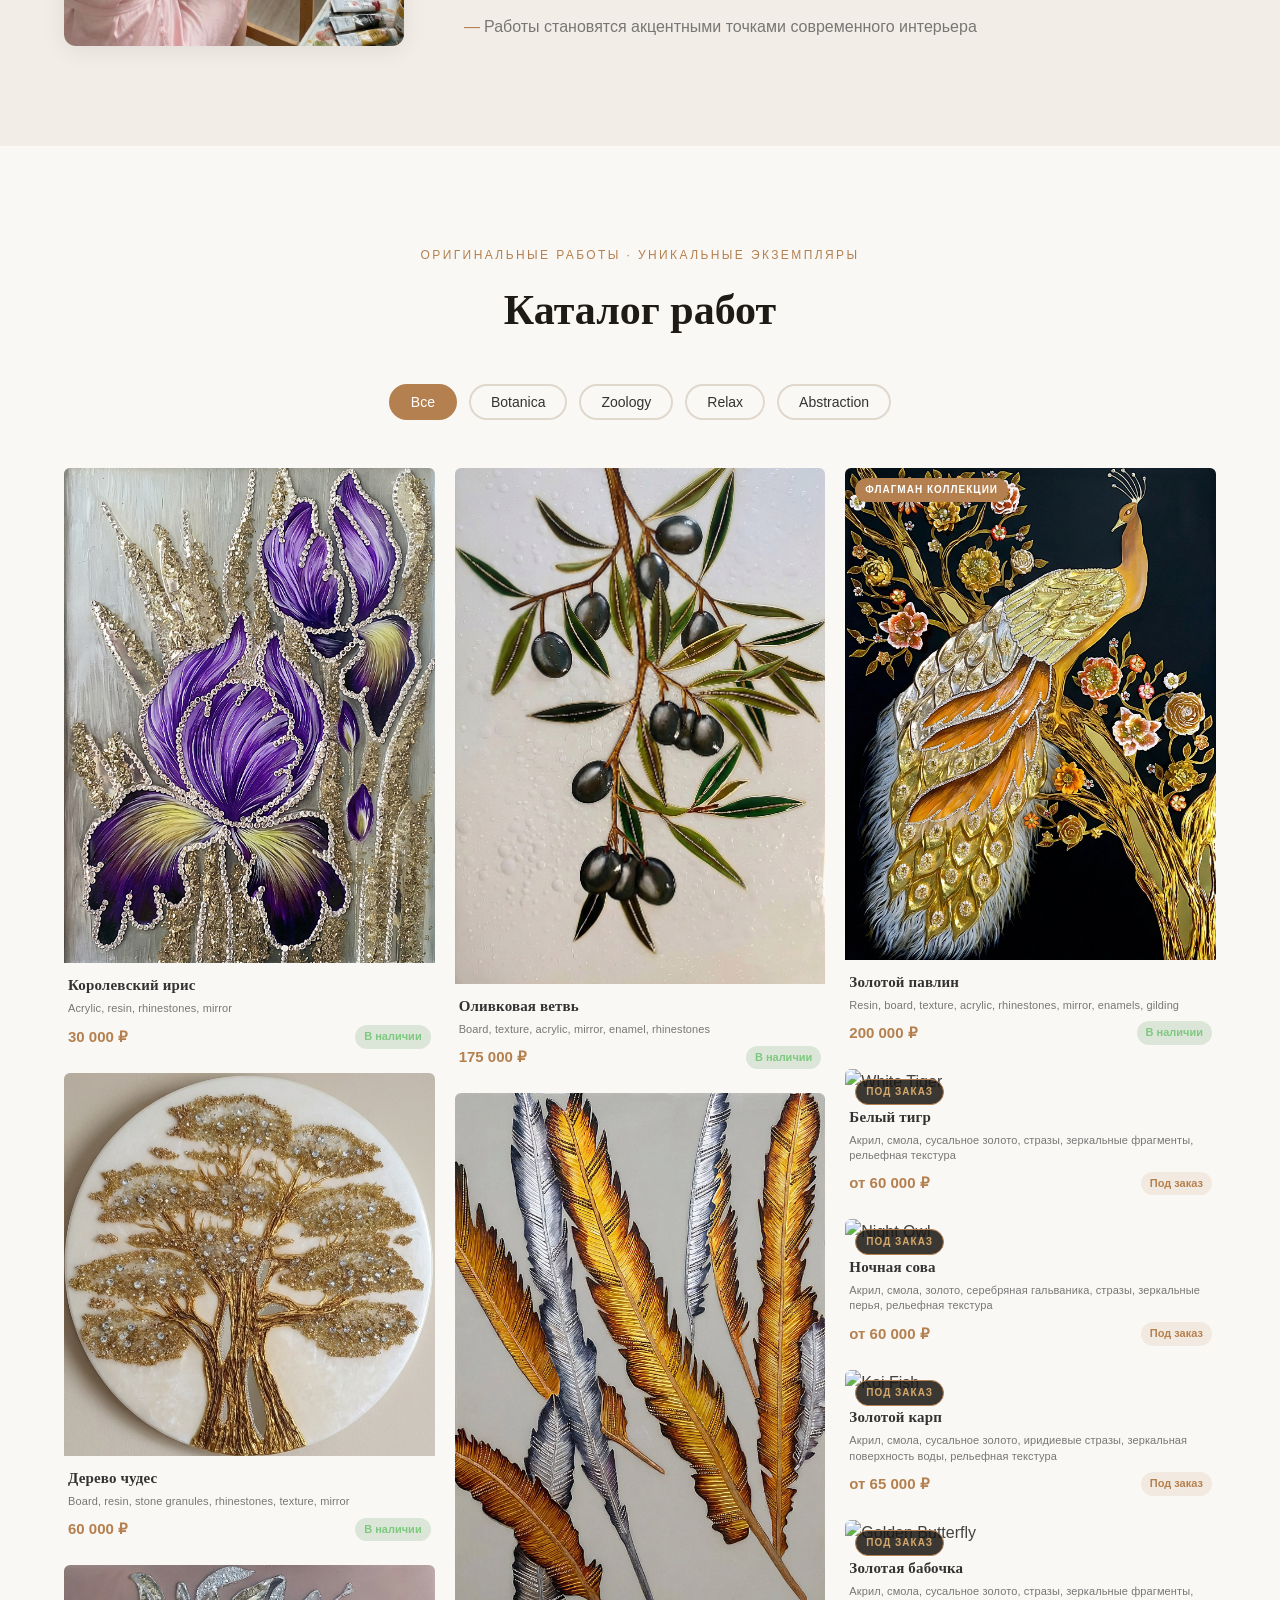
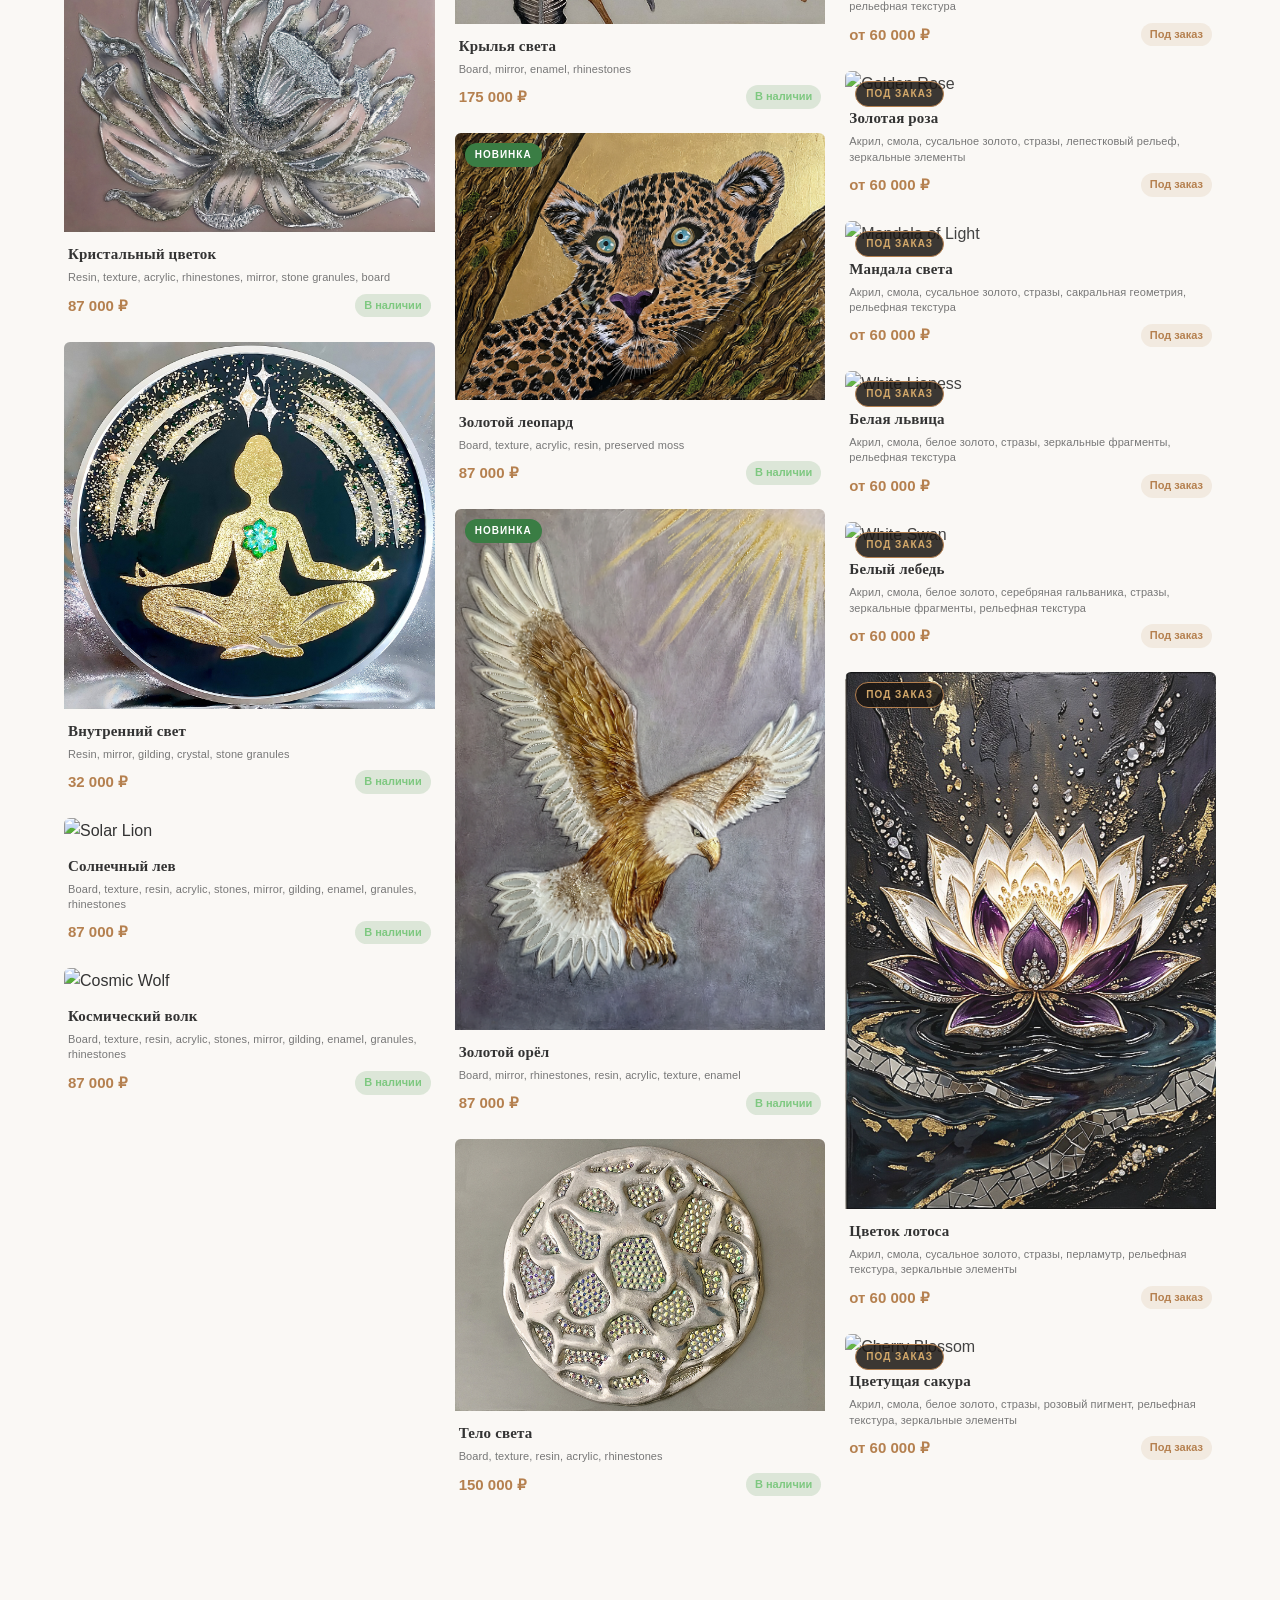
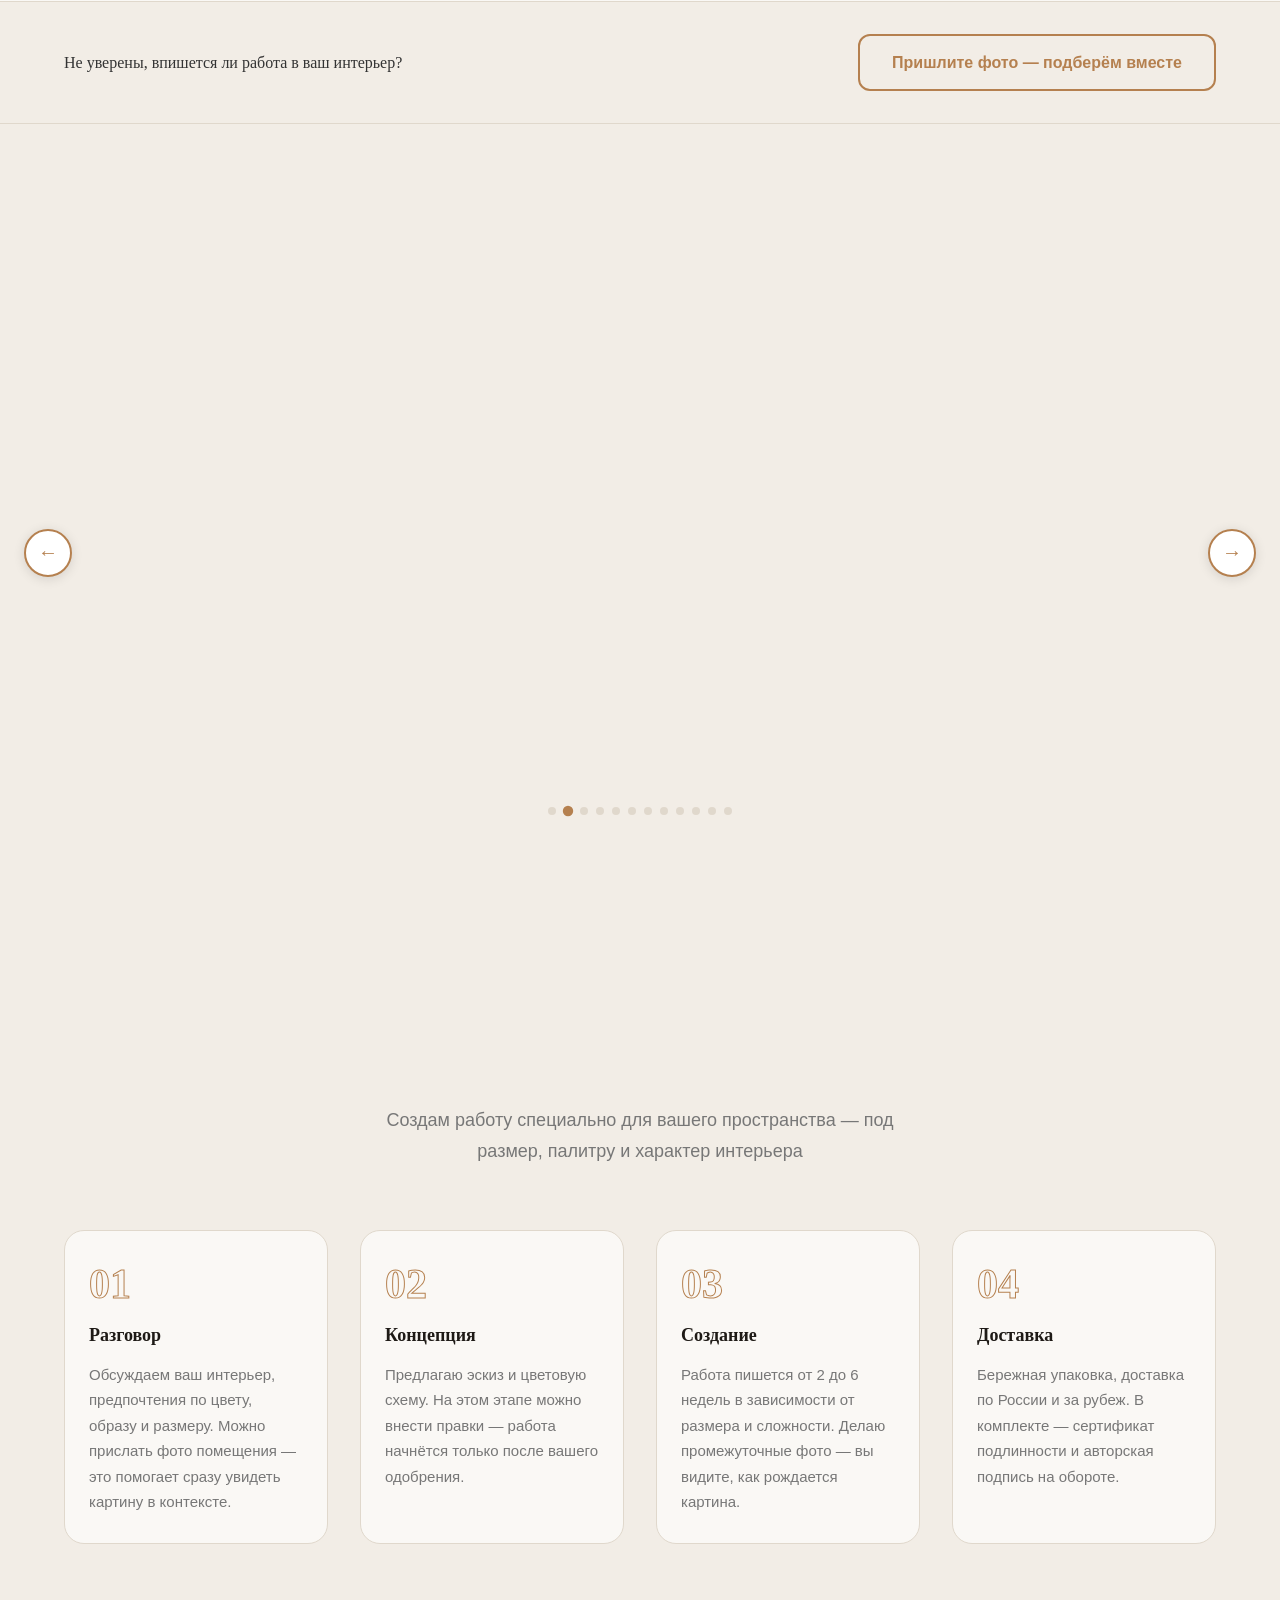
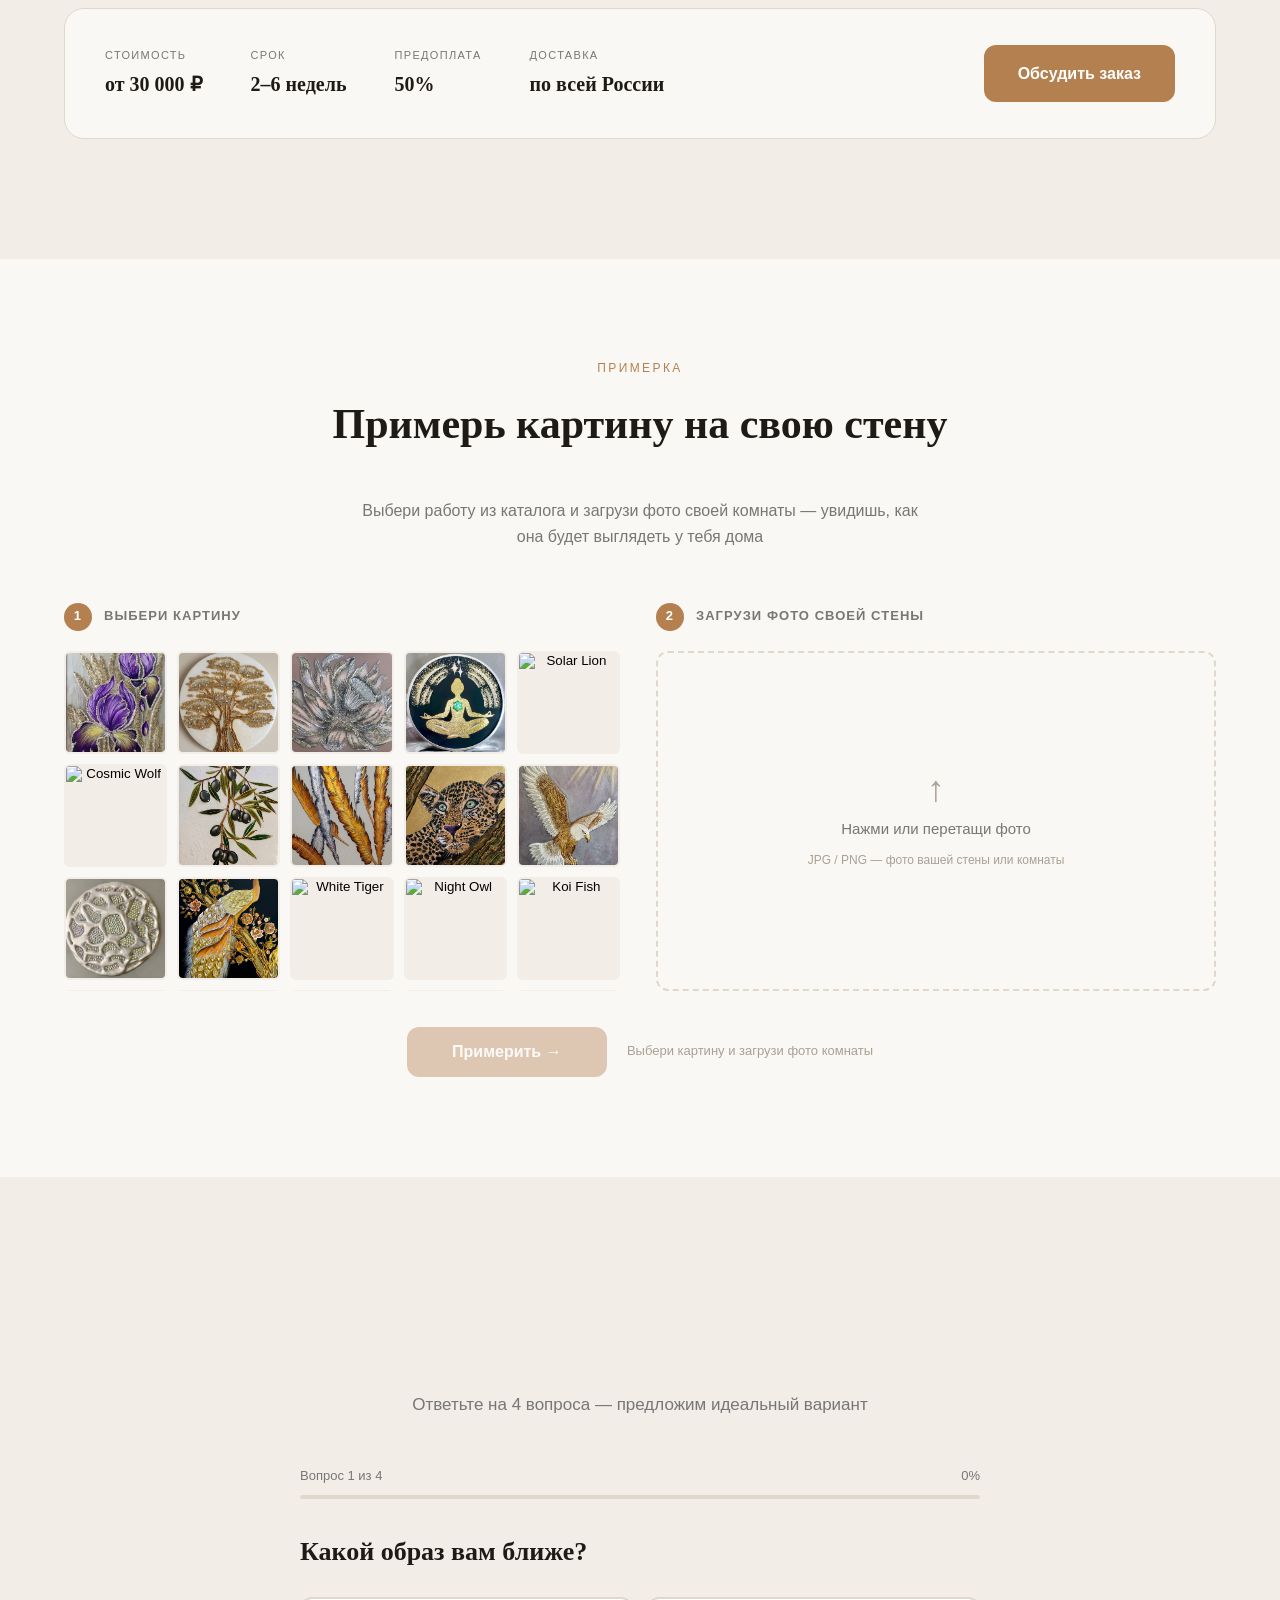
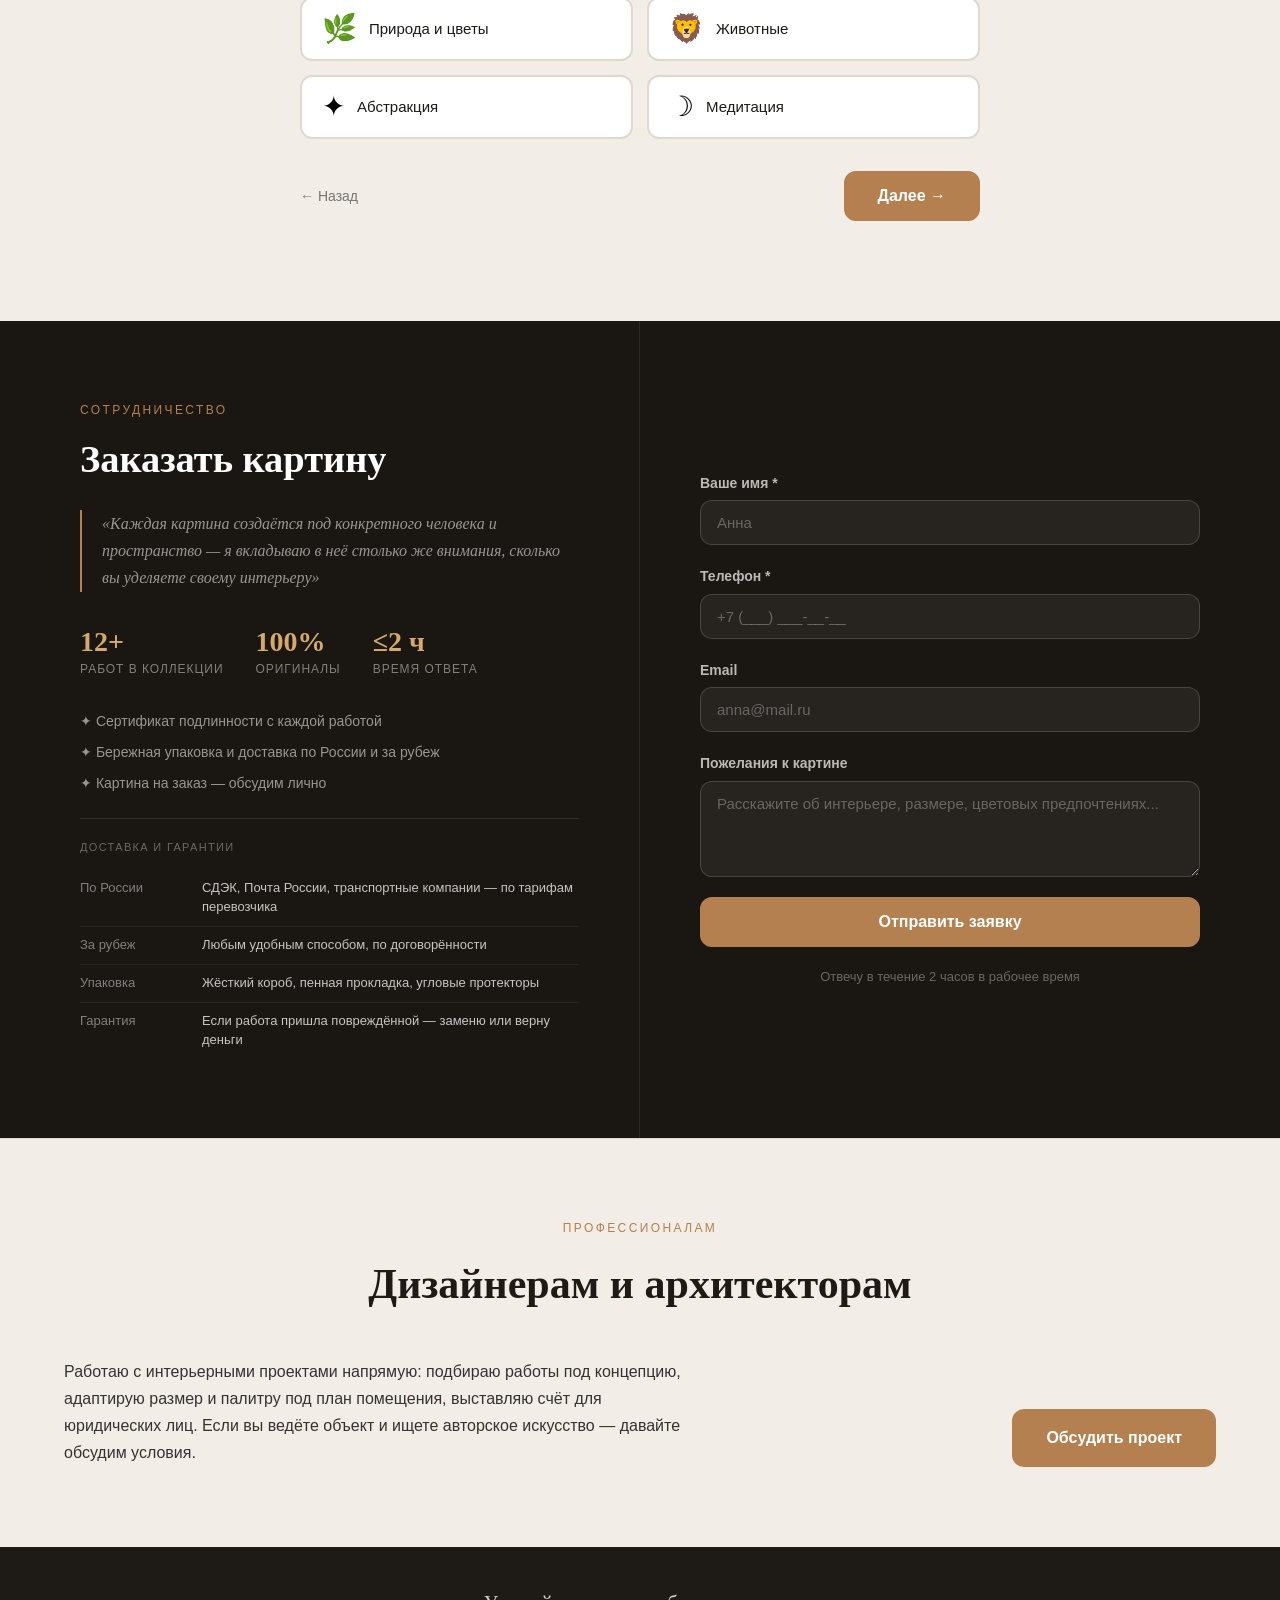
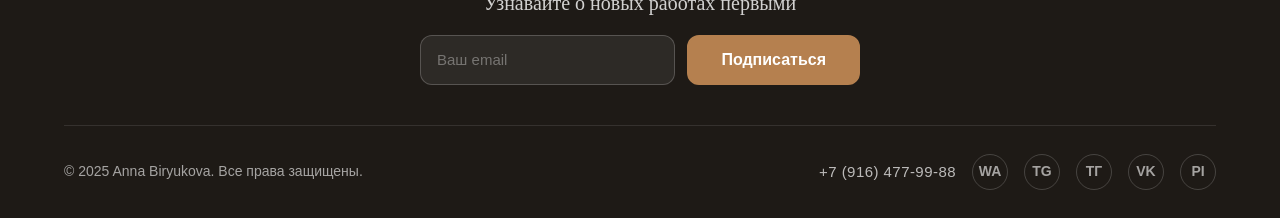
==== commit 4c86c4b7: "Fix mobile display: hero bg fallback, SVG icon sizes, artist photo path, add favicon Co-Authored-By:" ====
--- a/annastar-landing/index.html
+++ b/annastar-landing/index.html
@@ -4,6 +4,7 @@
   <meta charset="UTF-8" />
   <meta name="viewport" content="width=device-width, initial-scale=1.0" />
   <title>Anna Biryukova — Sculptural Mixed Media Art</title>
+  <link rel="icon" type="image/svg+xml" href="images/favicon.svg" />
   <meta name="description" content="Авторские картины в смешанной технике: акрил, смола, сусальное золото, зеркало, стразы. Уникальные объёмные работы для современного интерьера." />
   <link rel="stylesheet" href="css/style.css" />
   <link rel="stylesheet" href="css/quiz.css" />
@@ -37,15 +38,15 @@
       </div>
       <div class="hero__contacts">
         <a href="tel:+79164779988" class="hero__contact-btn">
-          <svg viewBox="0 0 24 24" xmlns="http://www.w3.org/2000/svg"><path d="M6.6 10.8c1.4 2.8 3.8 5.1 6.6 6.6l2.2-2.2c.3-.3.7-.4 1-.2 1.1.4 2.3.6 3.6.6.6 0 1 .4 1 1V20c0 .6-.4 1-1 1C10.6 21 3 13.4 3 4c0-.6.4-1 1-1h3.5c.6 0 1 .4 1 1 0 1.3.2 2.5.6 3.6.1.3 0 .7-.2 1L6.6 10.8z"/></svg>
+          <svg width="16" height="16" viewBox="0 0 24 24" xmlns="http://www.w3.org/2000/svg"><path d="M6.6 10.8c1.4 2.8 3.8 5.1 6.6 6.6l2.2-2.2c.3-.3.7-.4 1-.2 1.1.4 2.3.6 3.6.6.6 0 1 .4 1 1V20c0 .6-.4 1-1 1C10.6 21 3 13.4 3 4c0-.6.4-1 1-1h3.5c.6 0 1 .4 1 1 0 1.3.2 2.5.6 3.6.1.3 0 .7-.2 1L6.6 10.8z"/></svg>
           +7 (916) 477-99-88
         </a>
         <a href="https://wa.me/79164779988" target="_blank" rel="noopener" class="hero__contact-btn">
-          <svg viewBox="0 0 24 24" xmlns="http://www.w3.org/2000/svg"><path d="M17.472 14.382c-.297-.149-1.758-.867-2.03-.967-.273-.099-.471-.148-.67.15-.197.297-.767.966-.94 1.164-.173.199-.347.223-.644.075-.297-.15-1.255-.463-2.39-1.475-.883-.788-1.48-1.761-1.653-2.059-.173-.297-.018-.458.13-.606.134-.133.298-.347.446-.52.149-.174.198-.298.298-.497.099-.198.05-.371-.025-.52-.075-.149-.669-1.612-.916-2.207-.242-.579-.487-.5-.669-.51-.173-.008-.371-.01-.57-.01-.198 0-.52.074-.792.372-.272.297-1.04 1.016-1.04 2.479 0 1.462 1.065 2.875 1.213 3.074.149.198 2.096 3.2 5.077 4.487.709.306 1.262.489 1.694.625.712.227 1.36.195 1.871.118.571-.085 1.758-.719 2.006-1.413.248-.694.248-1.289.173-1.413-.074-.124-.272-.198-.57-.347z"/><path d="M12 0C5.373 0 0 5.373 0 12c0 2.116.554 4.103 1.523 5.828L.044 23.164a.75.75 0 0 0 .915.915l5.336-1.479A11.943 11.943 0 0 0 12 24c6.627 0 12-5.373 12-12S18.627 0 12 0zm0 22c-1.907 0-3.693-.498-5.24-1.369l-.374-.214-3.876 1.074 1.074-3.876-.214-.374A9.953 9.953 0 0 1 2 12C2 6.477 6.477 2 12 2s10 4.477 10 10-4.477 10-10 10z"/></svg>
+          <svg width="16" height="16" viewBox="0 0 24 24" xmlns="http://www.w3.org/2000/svg"><path d="M17.472 14.382c-.297-.149-1.758-.867-2.03-.967-.273-.099-.471-.148-.67.15-.197.297-.767.966-.94 1.164-.173.199-.347.223-.644.075-.297-.15-1.255-.463-2.39-1.475-.883-.788-1.48-1.761-1.653-2.059-.173-.297-.018-.458.13-.606.134-.133.298-.347.446-.52.149-.174.198-.298.298-.497.099-.198.05-.371-.025-.52-.075-.149-.669-1.612-.916-2.207-.242-.579-.487-.5-.669-.51-.173-.008-.371-.01-.57-.01-.198 0-.52.074-.792.372-.272.297-1.04 1.016-1.04 2.479 0 1.462 1.065 2.875 1.213 3.074.149.198 2.096 3.2 5.077 4.487.709.306 1.262.489 1.694.625.712.227 1.36.195 1.871.118.571-.085 1.758-.719 2.006-1.413.248-.694.248-1.289.173-1.413-.074-.124-.272-.198-.57-.347z"/><path d="M12 0C5.373 0 0 5.373 0 12c0 2.116.554 4.103 1.523 5.828L.044 23.164a.75.75 0 0 0 .915.915l5.336-1.479A11.943 11.943 0 0 0 12 24c6.627 0 12-5.373 12-12S18.627 0 12 0zm0 22c-1.907 0-3.693-.498-5.24-1.369l-.374-.214-3.876 1.074 1.074-3.876-.214-.374A9.953 9.953 0 0 1 2 12C2 6.477 6.477 2 12 2s10 4.477 10 10-4.477 10-10 10z"/></svg>
           WhatsApp
         </a>
         <a href="https://t.me/Annastar_art" target="_blank" rel="noopener" class="hero__contact-btn">
-          <svg viewBox="0 0 24 24" xmlns="http://www.w3.org/2000/svg"><path d="M11.944 0A12 12 0 0 0 0 12a12 12 0 0 0 12 12 12 12 0 0 0 12-12A12 12 0 0 0 12 0a12 12 0 0 0-.056 0zm4.962 7.224c.1-.002.321.023.465.14a.506.506 0 0 1 .171.325c.016.093.036.306.02.472-.18 1.898-.962 6.502-1.36 8.627-.168.9-.499 1.201-.82 1.23-.696.065-1.225-.46-1.9-.902-1.056-.693-1.653-1.124-2.678-1.8-1.185-.78-.417-1.21.258-1.91.177-.184 3.247-2.977 3.307-3.23.007-.032.014-.15-.056-.212s-.174-.041-.249-.024c-.106.024-1.793 1.14-5.061 3.345-.48.33-.913.49-1.302.48-.428-.008-1.252-.241-1.865-.44-.752-.245-1.349-.374-1.297-.789.027-.216.325-.437.893-.663 3.498-1.524 5.83-2.529 6.998-3.014 3.332-1.386 4.025-1.627 4.476-1.635z"/></svg>
+          <svg width="16" height="16" viewBox="0 0 24 24" xmlns="http://www.w3.org/2000/svg"><path d="M11.944 0A12 12 0 0 0 0 12a12 12 0 0 0 12 12 12 12 0 0 0 12-12A12 12 0 0 0 12 0a12 12 0 0 0-.056 0zm4.962 7.224c.1-.002.321.023.465.14a.506.506 0 0 1 .171.325c.016.093.036.306.02.472-.18 1.898-.962 6.502-1.36 8.627-.168.9-.499 1.201-.82 1.23-.696.065-1.225-.46-1.9-.902-1.056-.693-1.653-1.124-2.678-1.8-1.185-.78-.417-1.21.258-1.91.177-.184 3.247-2.977 3.307-3.23.007-.032.014-.15-.056-.212s-.174-.041-.249-.024c-.106.024-1.793 1.14-5.061 3.345-.48.33-.913.49-1.302.48-.428-.008-1.252-.241-1.865-.44-.752-.245-1.349-.374-1.297-.789.027-.216.325-.437.893-.663 3.498-1.524 5.83-2.529 6.998-3.014 3.332-1.386 4.025-1.627 4.476-1.635z"/></svg>
           Telegram
         </a>
       </div>
@@ -78,7 +79,7 @@
       <h2 class="section-title" data-i18n="about.title">О художнике</h2>
       <div class="about__inner">
         <div class="about__photo">
-          <img src="anna-star.jpg.jpg" alt="Anna Biryukova — Mixed Media Artist" />
+          <img src="images/artist/freepik__-img3-img2-img1__70721.png" alt="Anna Biryukova — Mixed Media Artist" />
         </div>
         <div class="about__text">
           <blockquote class="about__quote">
--- a/annastar-landing/css/style.css
+++ b/annastar-landing/css/style.css
@@ -118,6 +118,7 @@
   display: flex;
   align-items: center;
   overflow: hidden;
+  background: #1a1612;
 }
 
 .hero__video-bg {
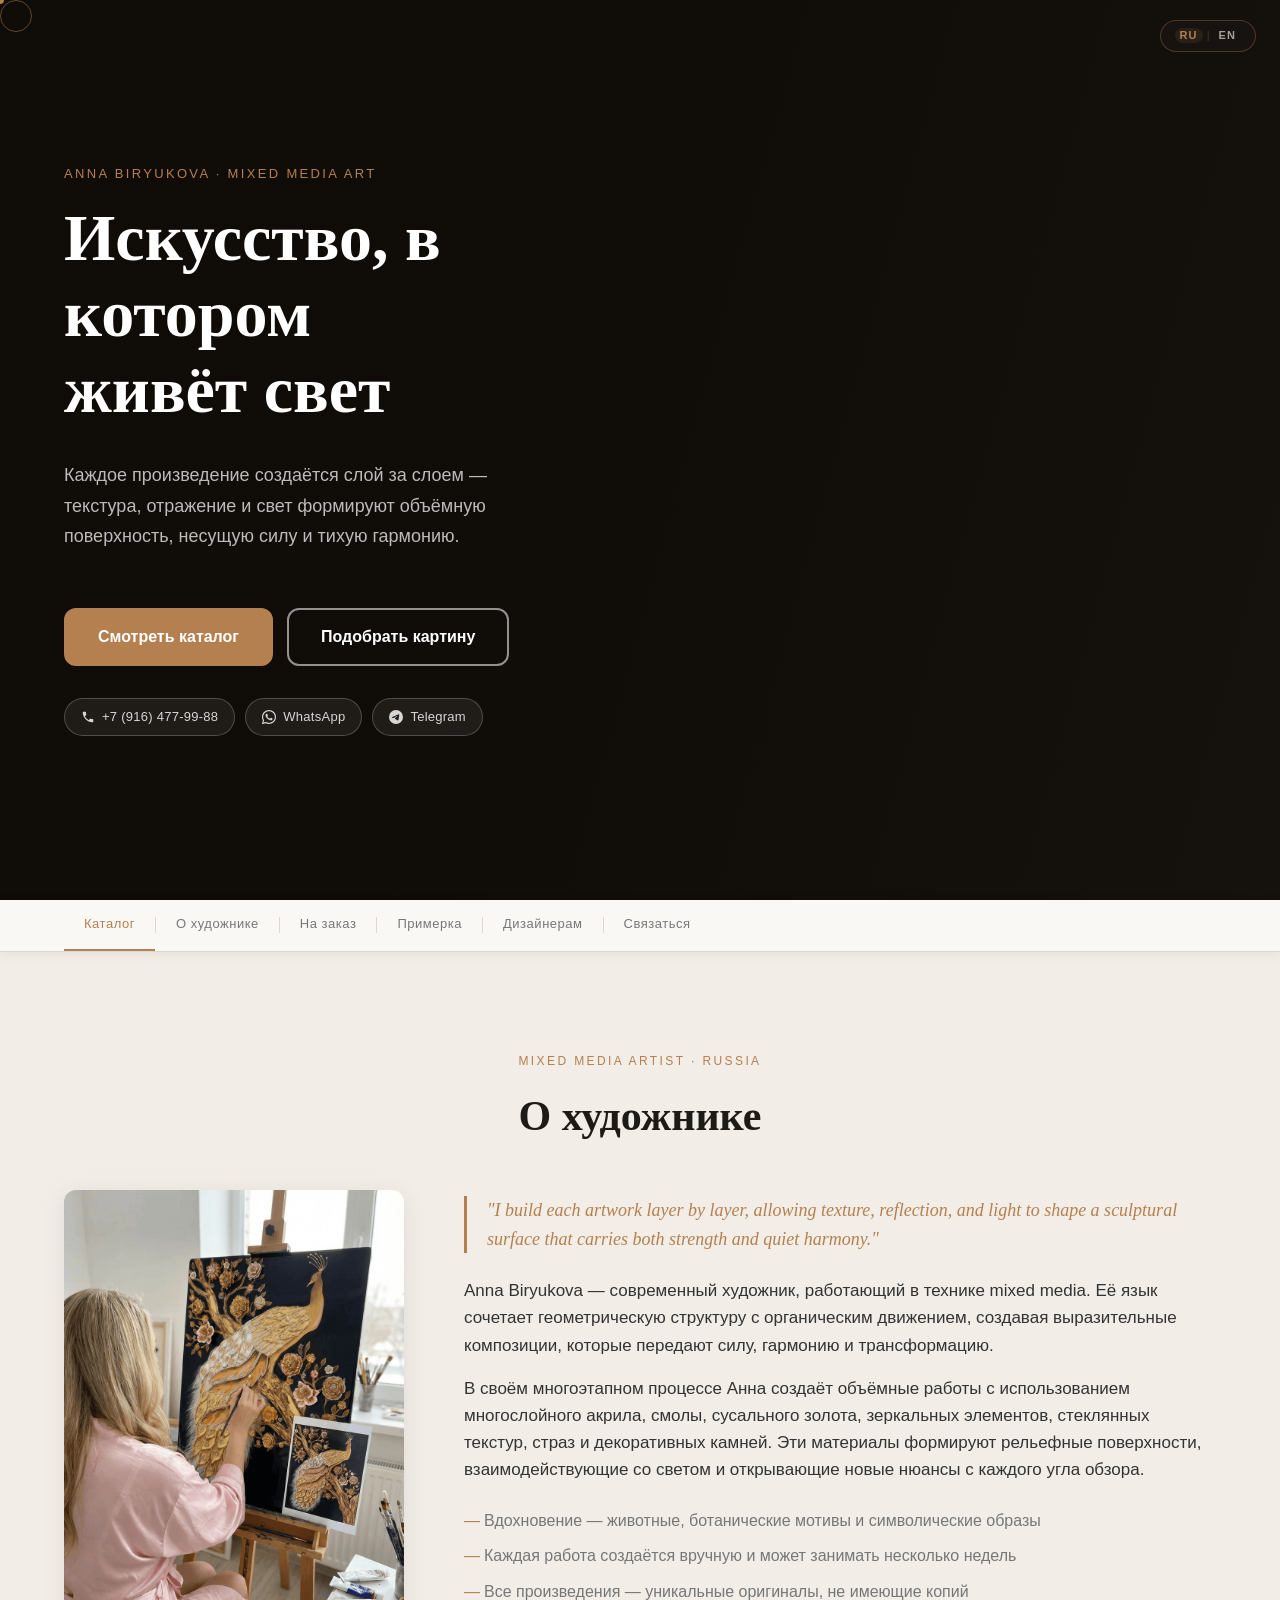
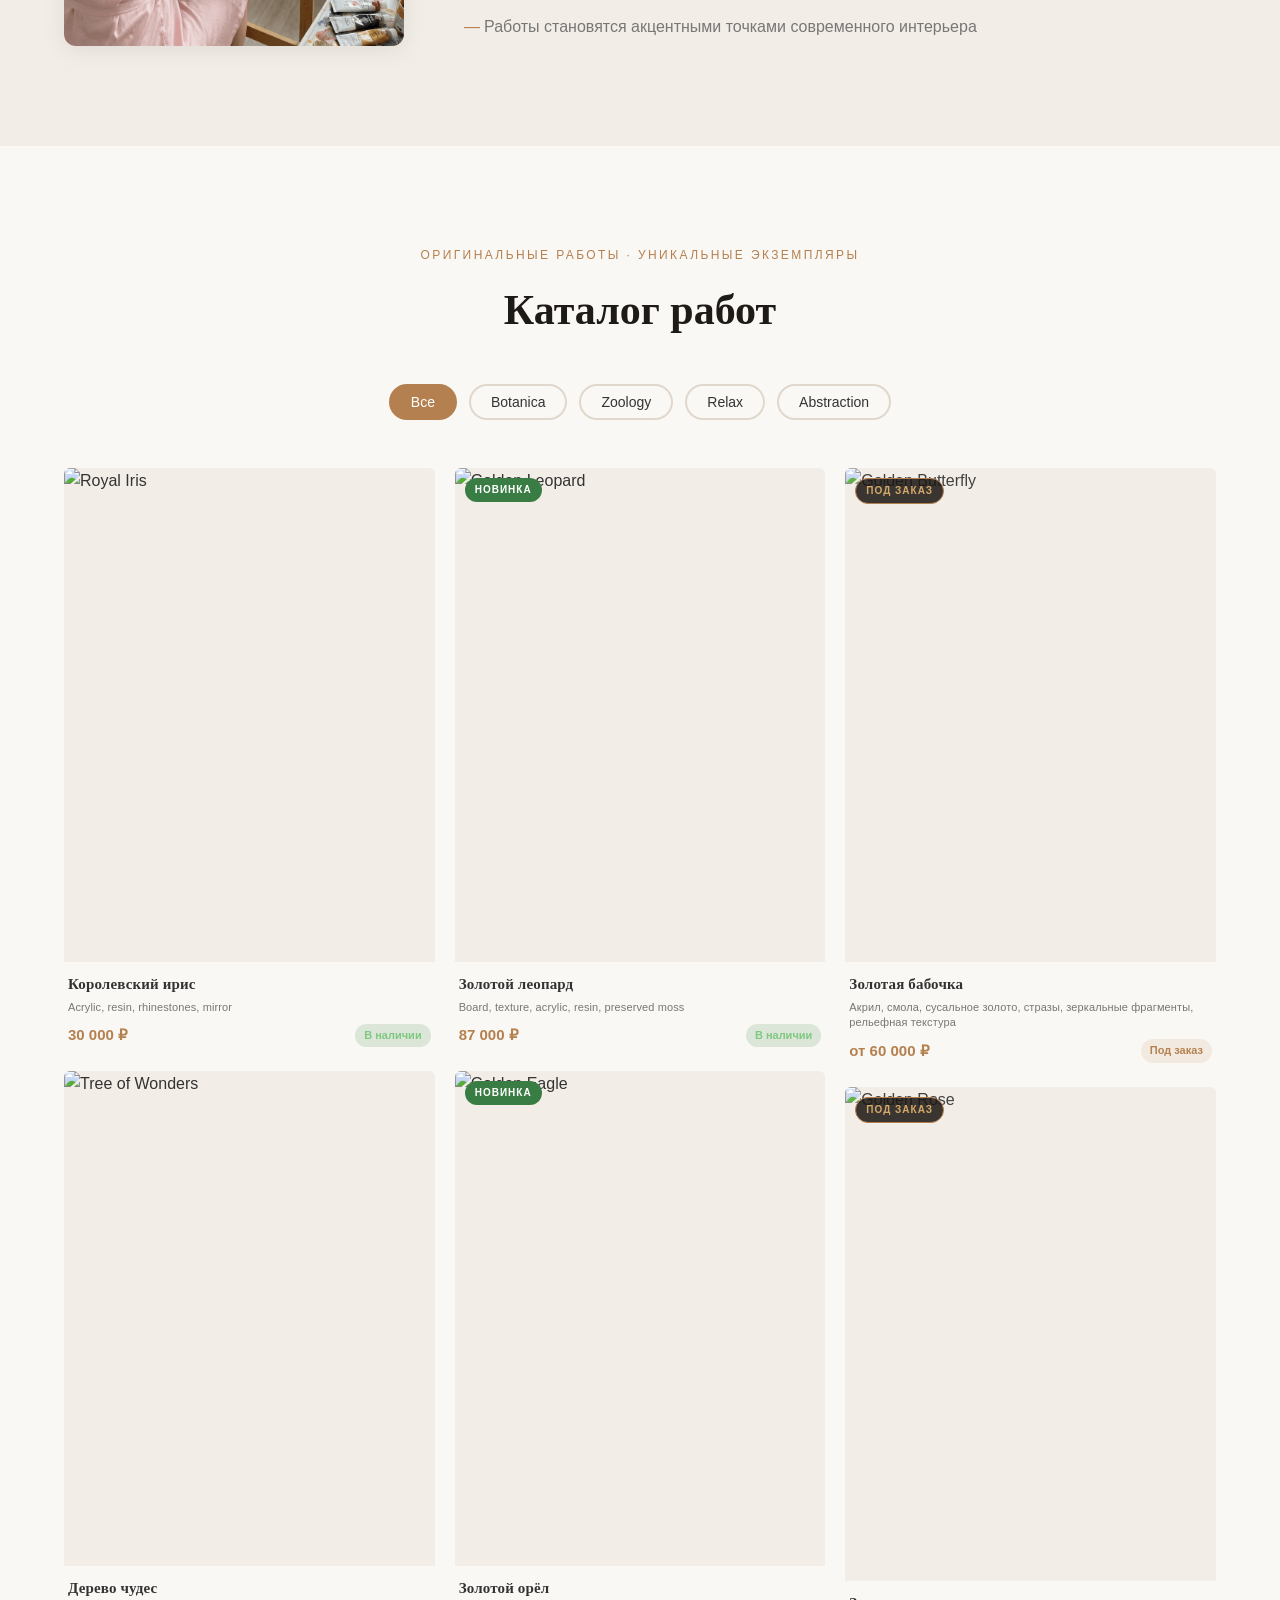
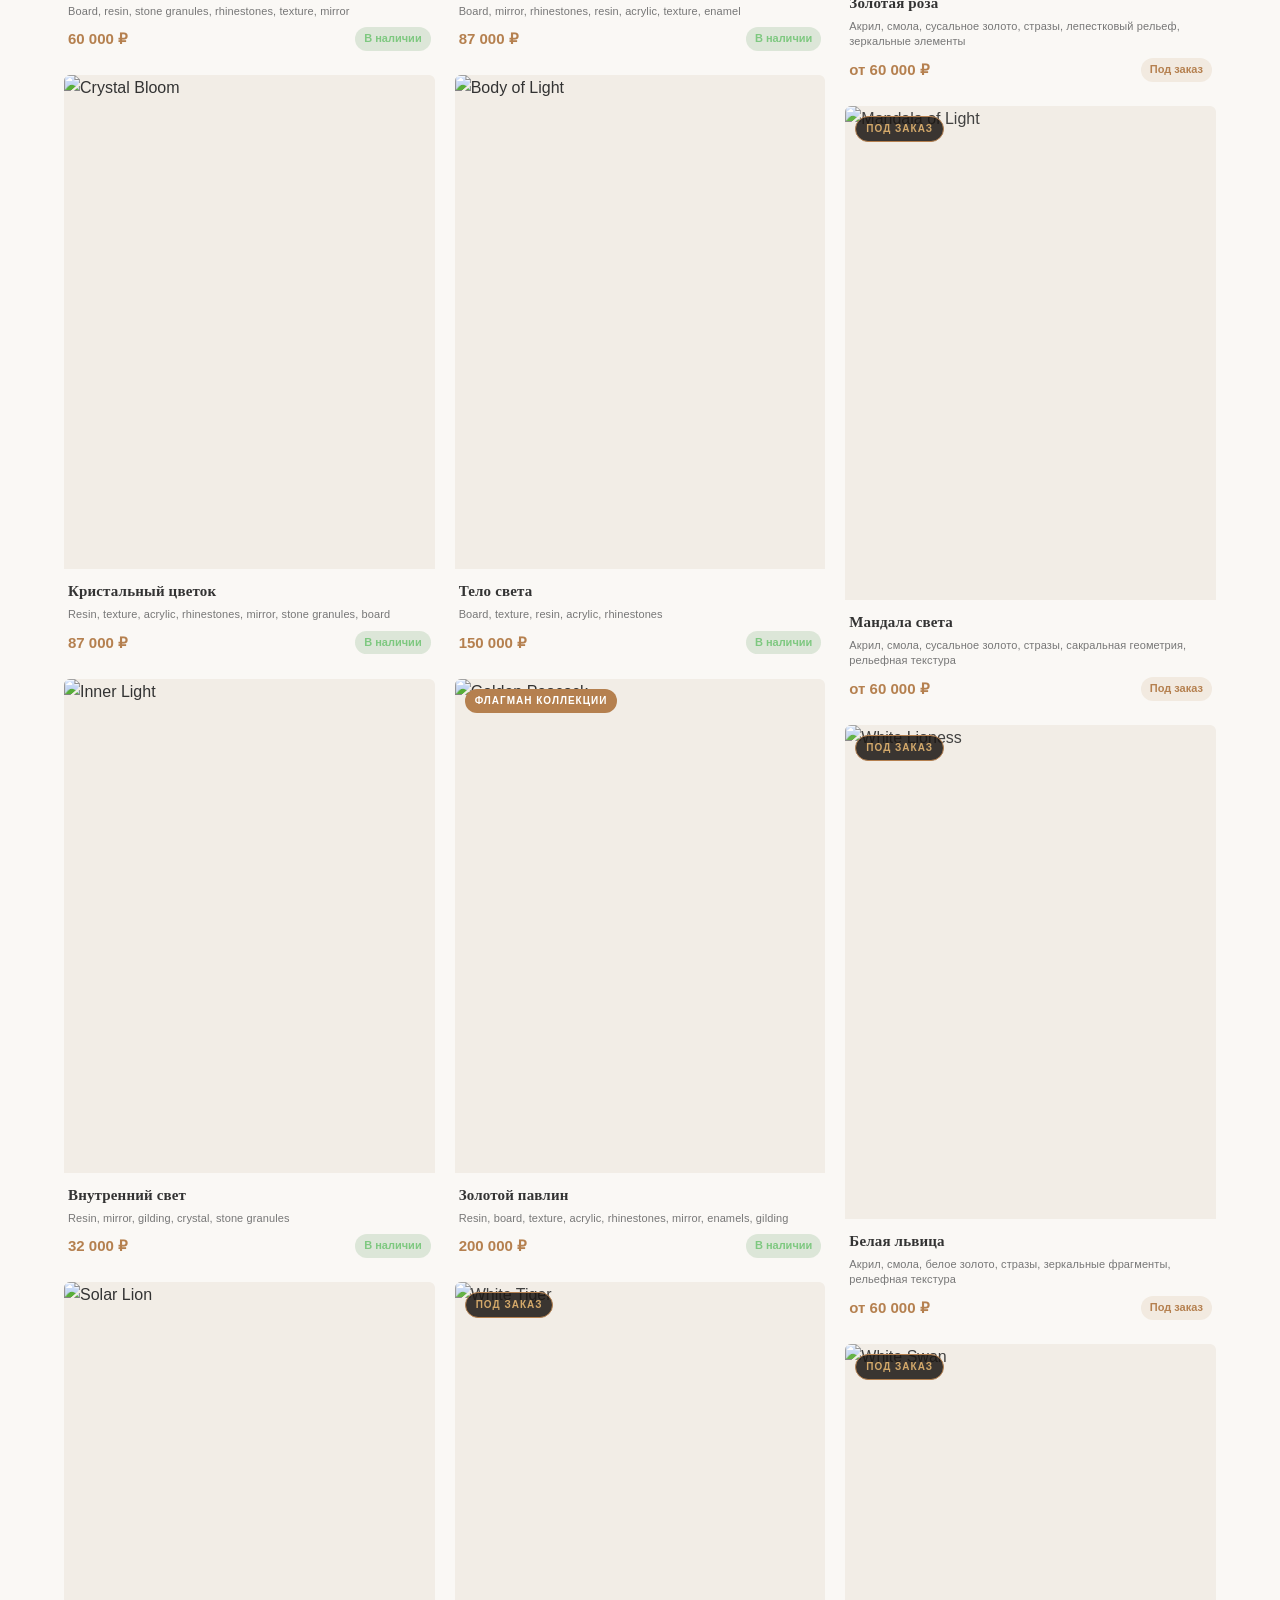
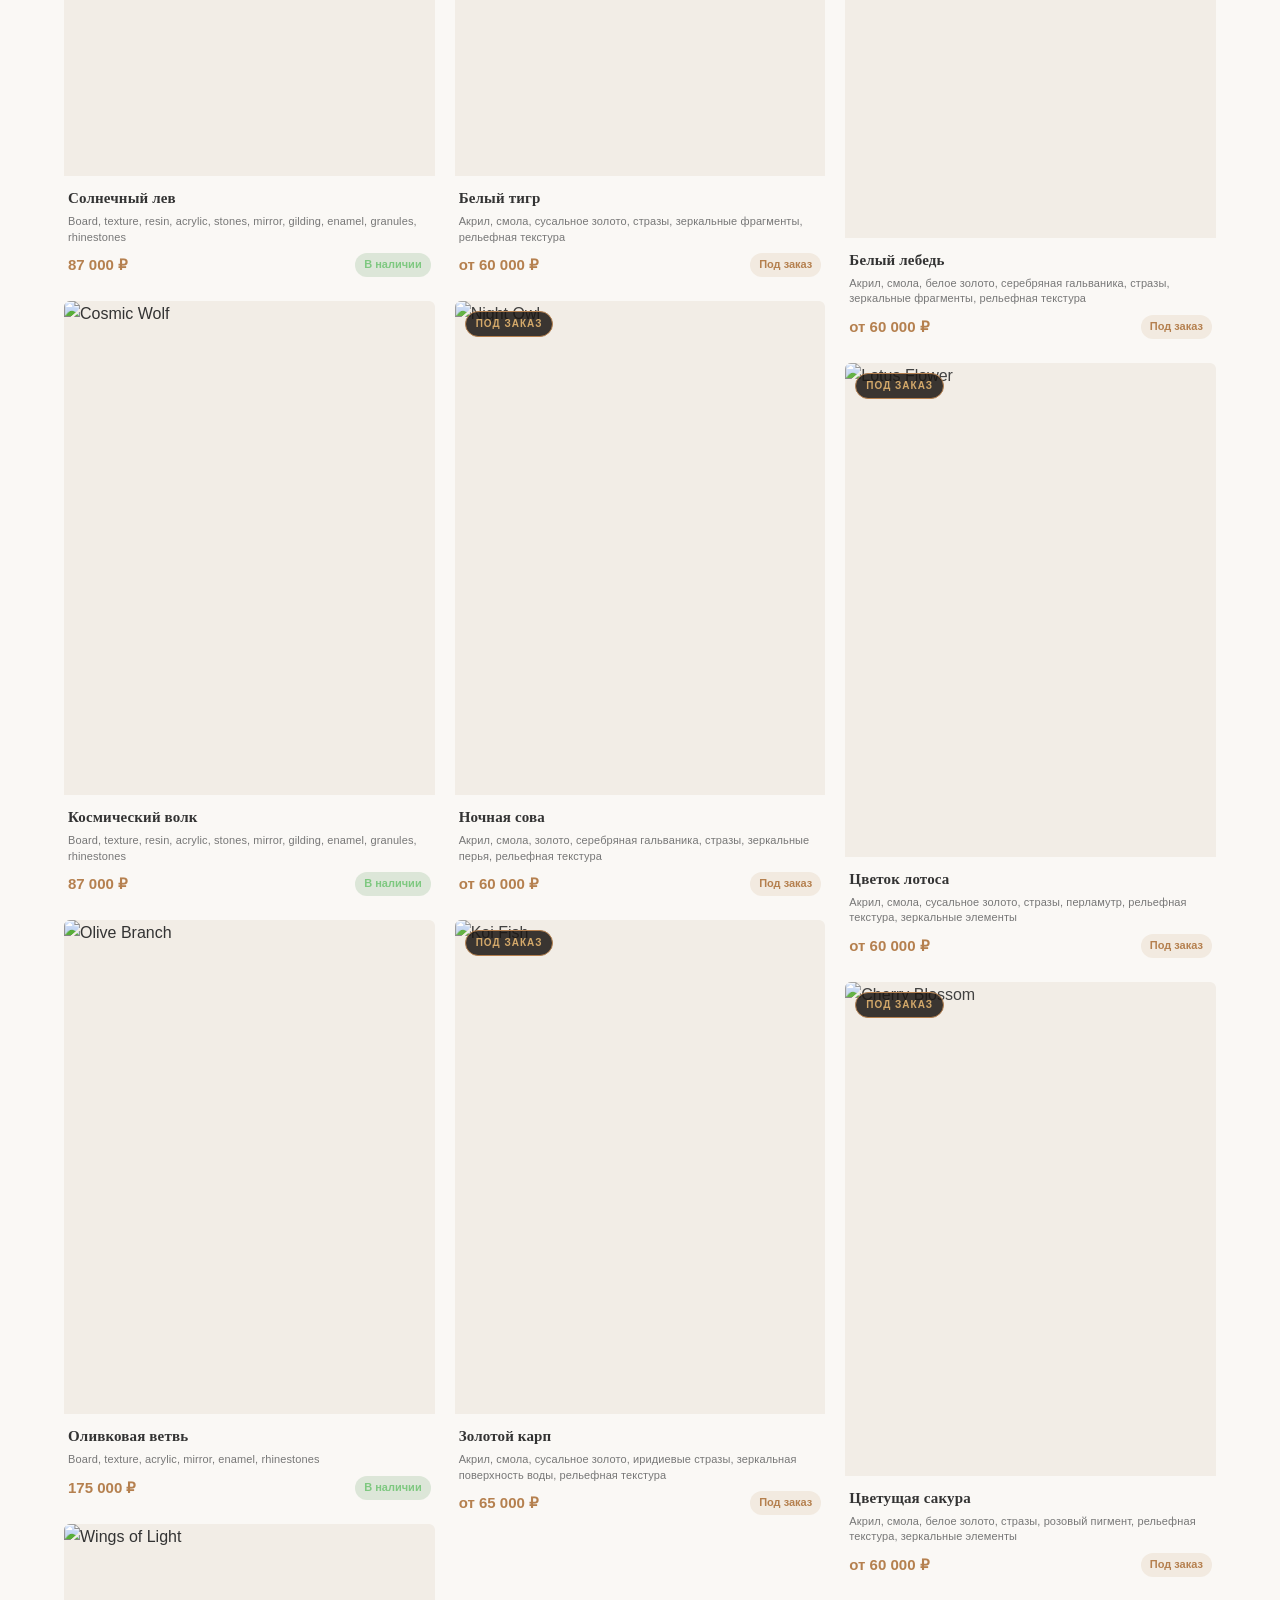
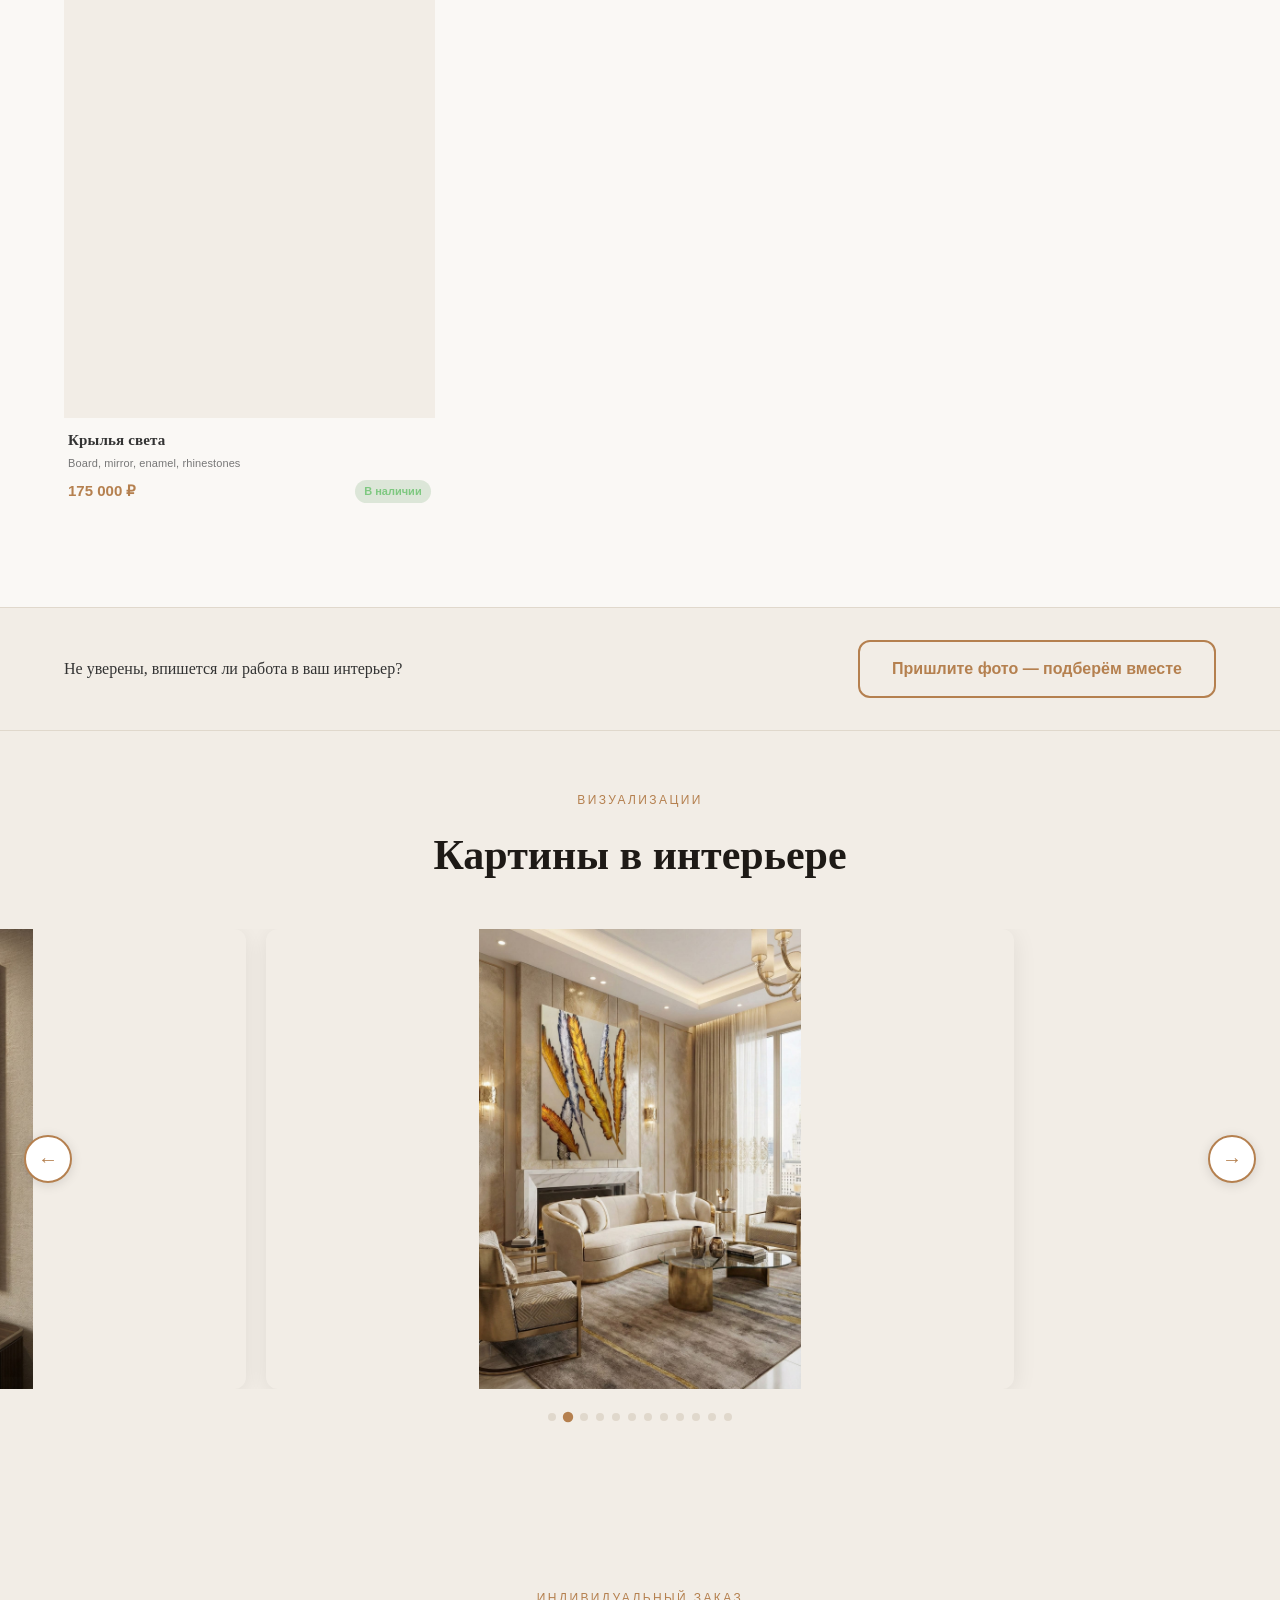
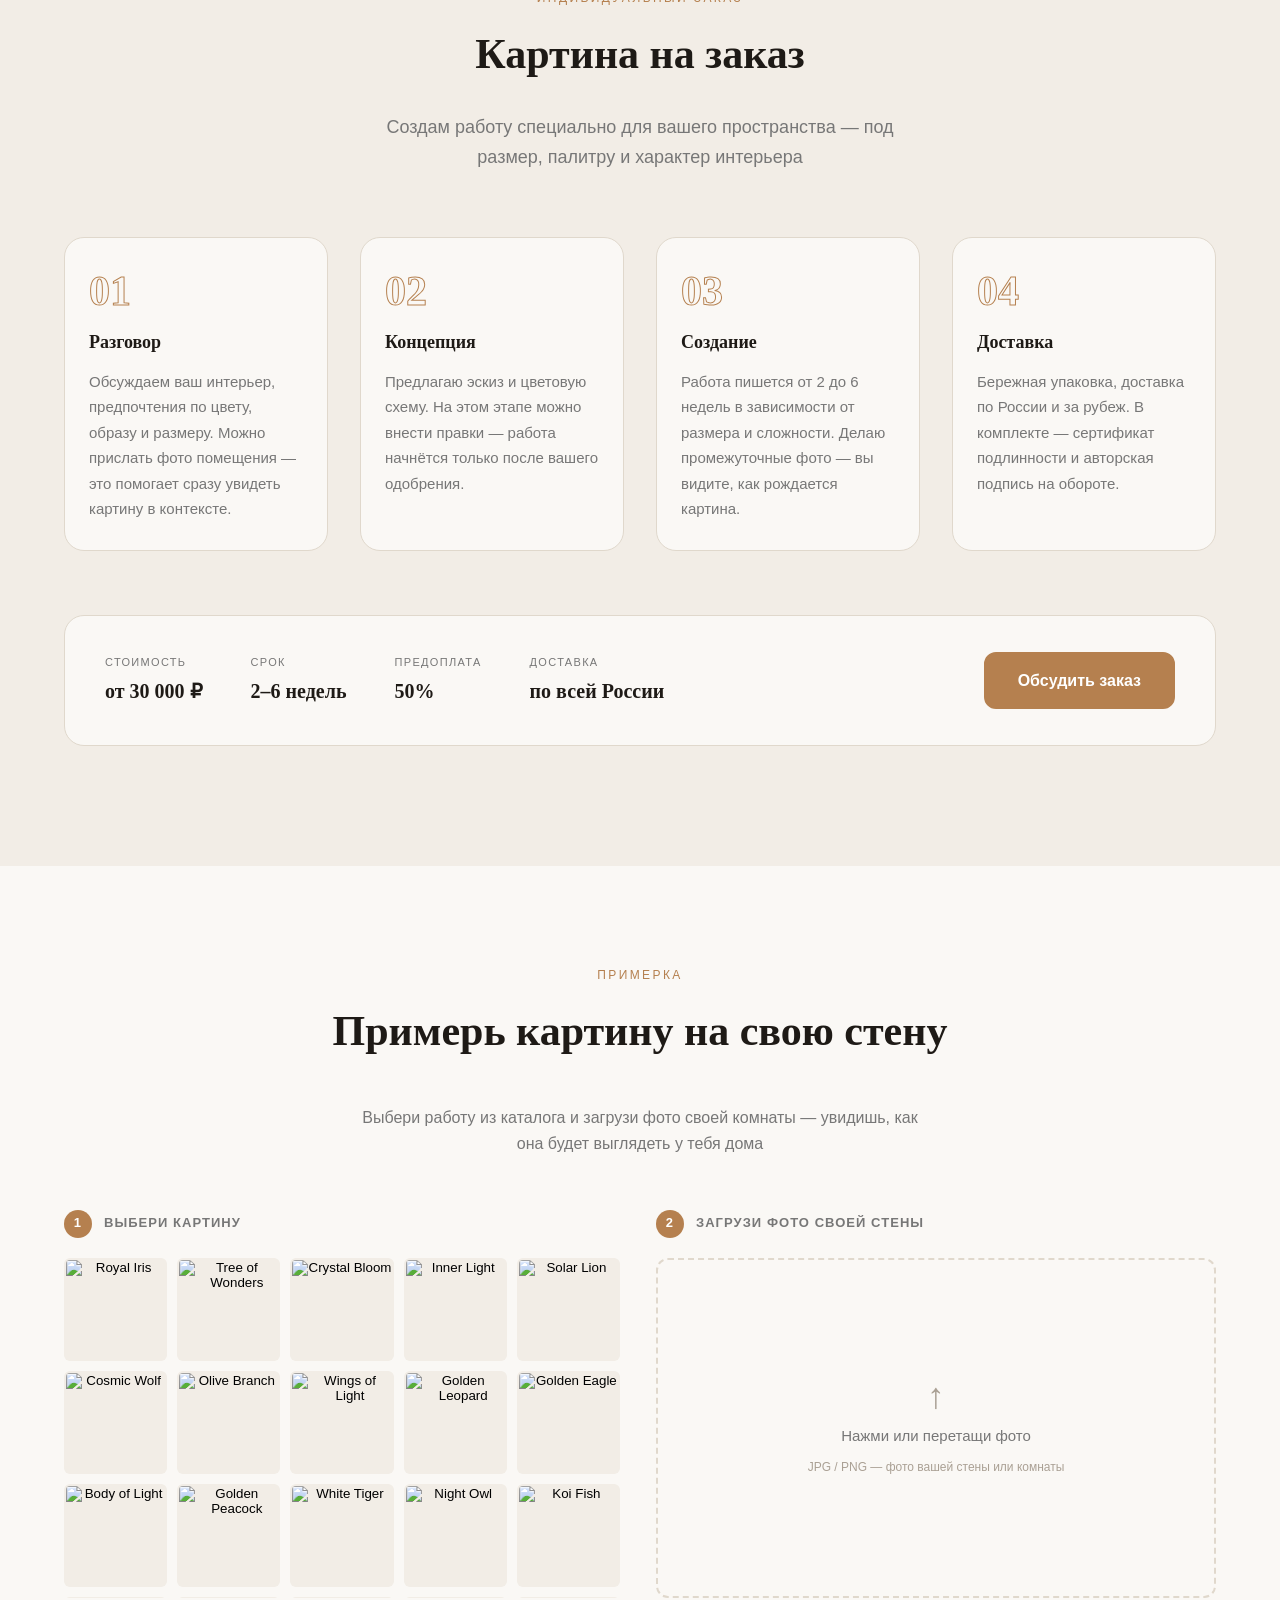
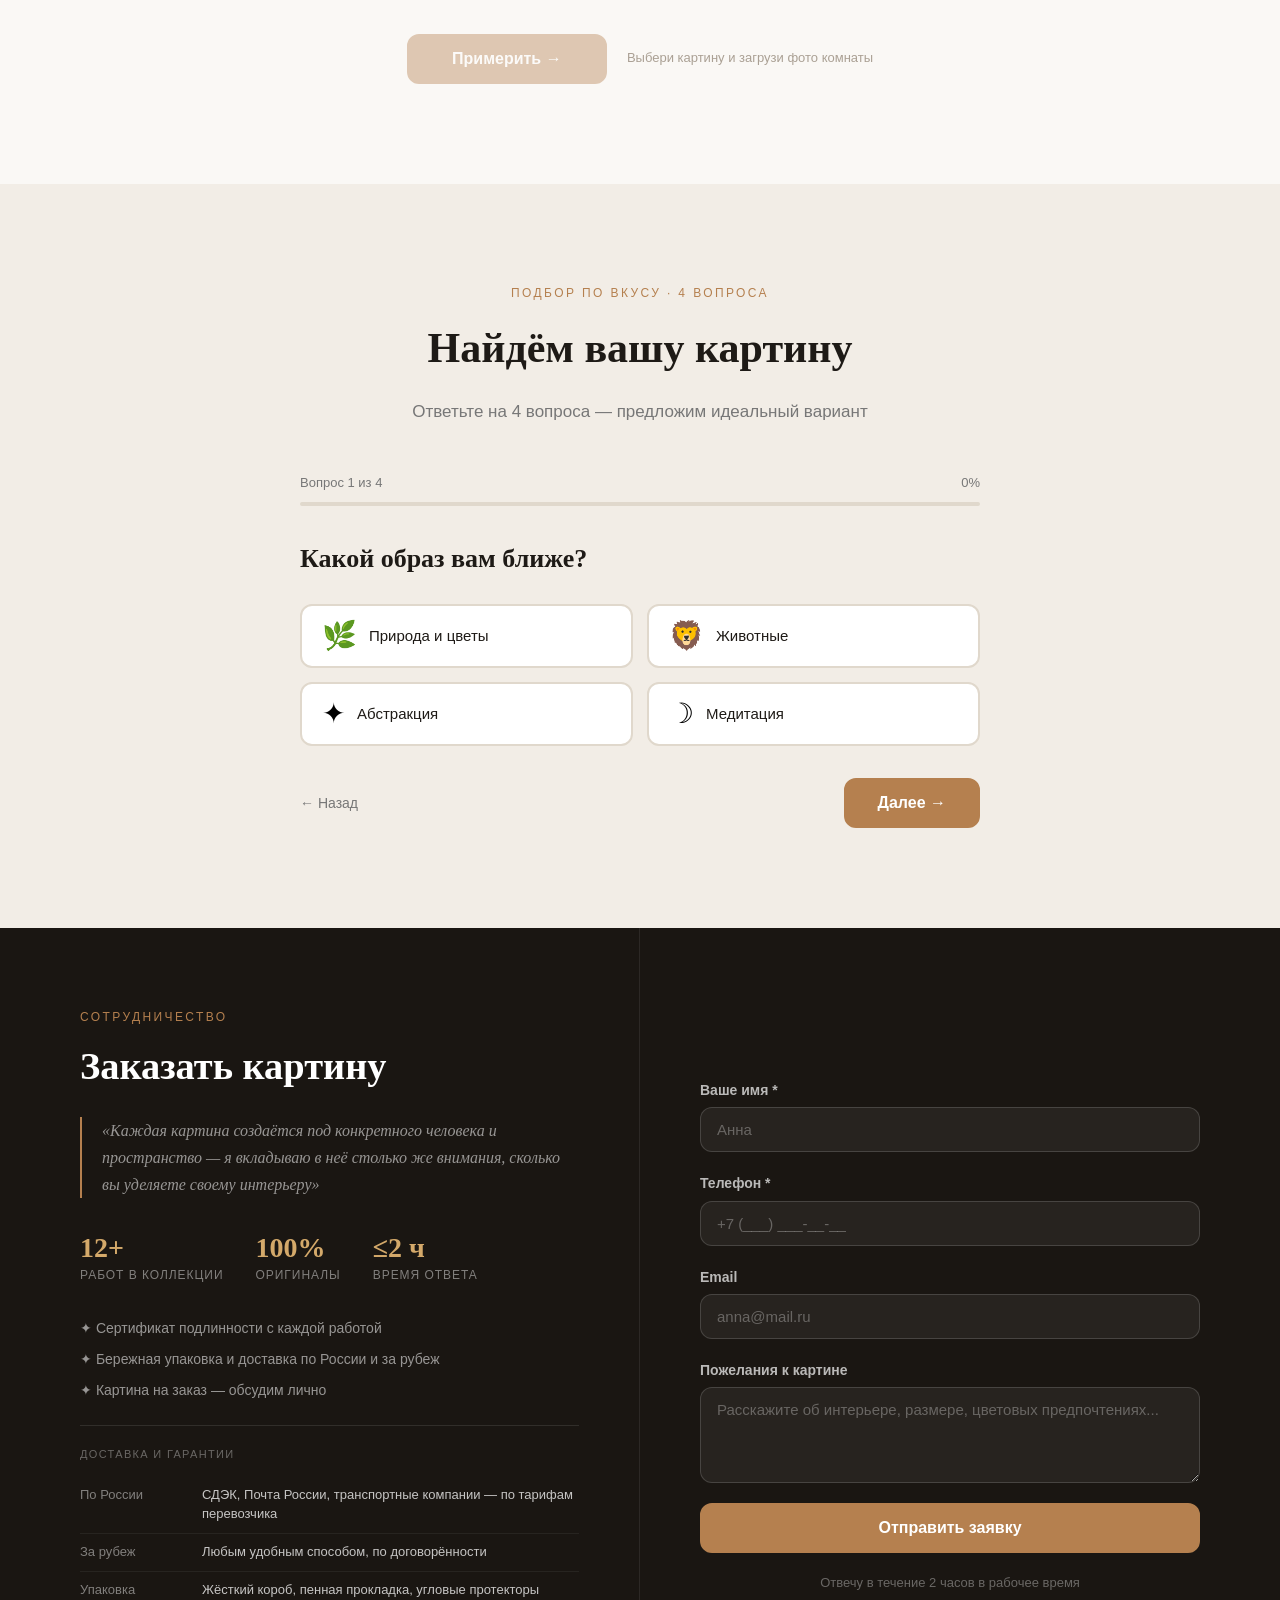
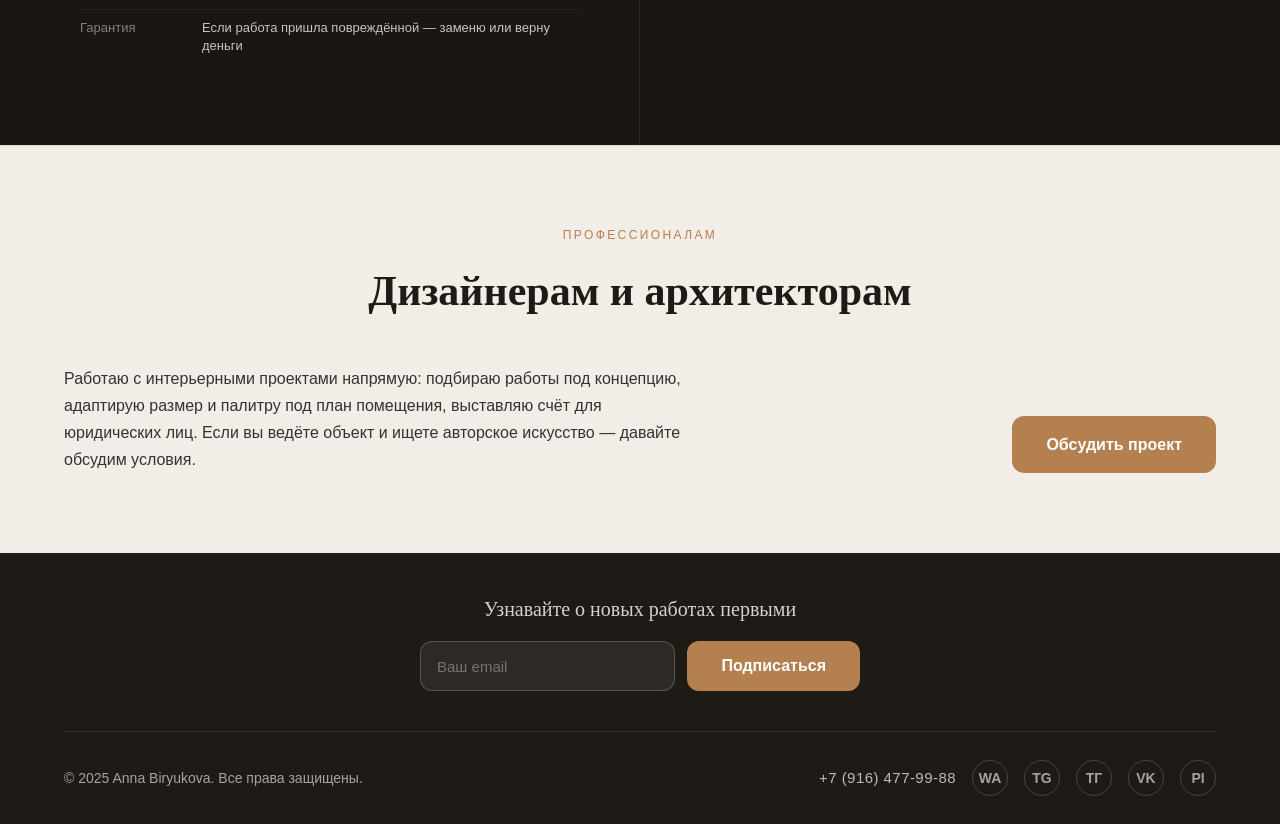
==== commit b2b45c20: "Convert all works images to WebP, fix broken images in Yandex and Safari - Convert 22 images to WebP" ====
--- a/annastar-landing/index.html
+++ b/annastar-landing/index.html
@@ -9,6 +9,13 @@
   <link rel="stylesheet" href="css/style.css" />
   <link rel="stylesheet" href="css/quiz.css" />
   <link rel="stylesheet" href="css/mobile.css" />
+  <!-- Preload первых картин каталога для быстрого отображения -->
+  <link rel="preload" as="image" href="/images/works/royal-iris.webp" />
+  <link rel="preload" as="image" href="/images/works/tree-of-wonders.webp" />
+  <link rel="preload" as="image" href="/images/works/crystal-bloom.webp" />
+  <link rel="preload" as="image" href="/images/works/inner-light.webp" />
+  <link rel="preload" as="image" href="/images/works/solar-lion.webp" />
+  <link rel="preload" as="image" href="/images/works/cosmic-wolf.webp" />
 </head>
 <body>
 
--- a/annastar-landing/css/style.css
+++ b/annastar-landing/css/style.css
@@ -447,10 +447,13 @@
   overflow: hidden;
   width: 100%;
   display: block;
+  aspect-ratio: 3 / 4;
+  background: var(--color-bg-alt);
 }
 .work-card__img img {
   width: 100%;
-  height: auto;
+  height: 100%;
+  object-fit: cover;
   display: block;
   transition: transform 0.45s ease;
 }
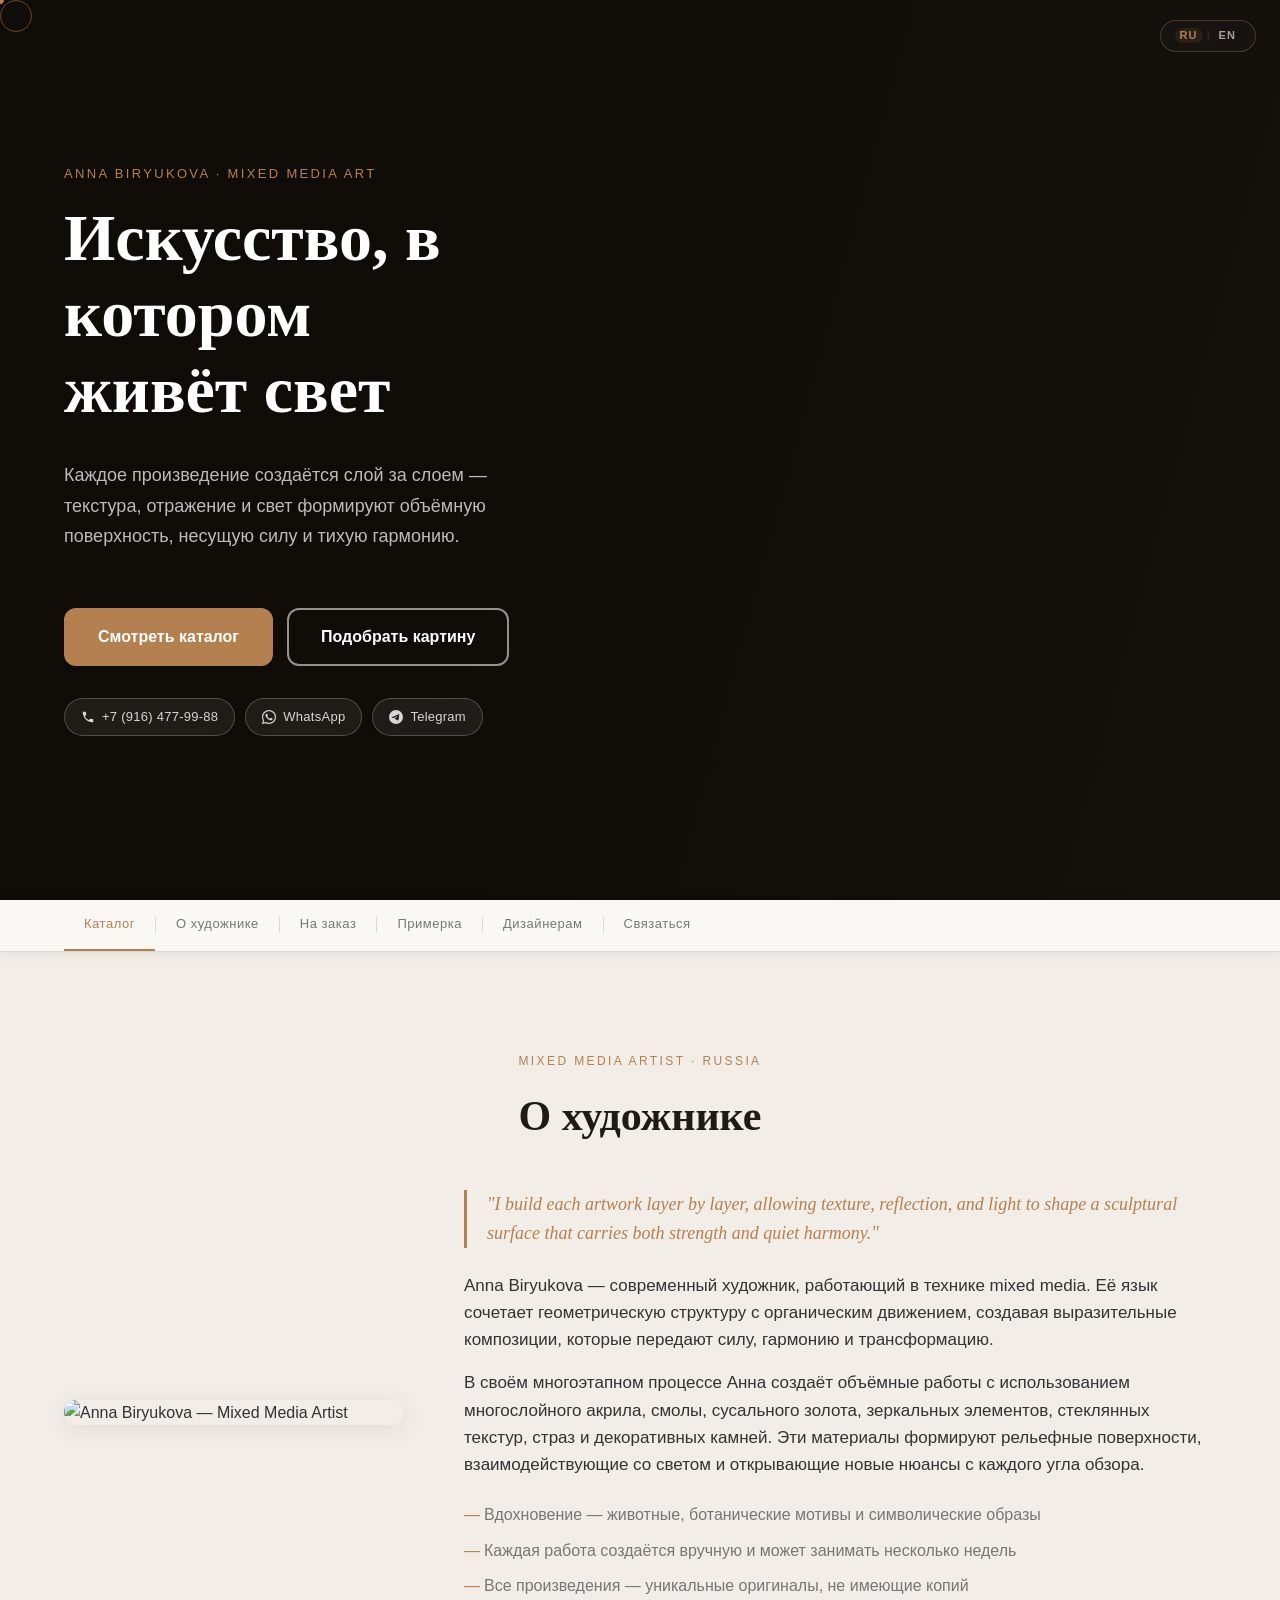
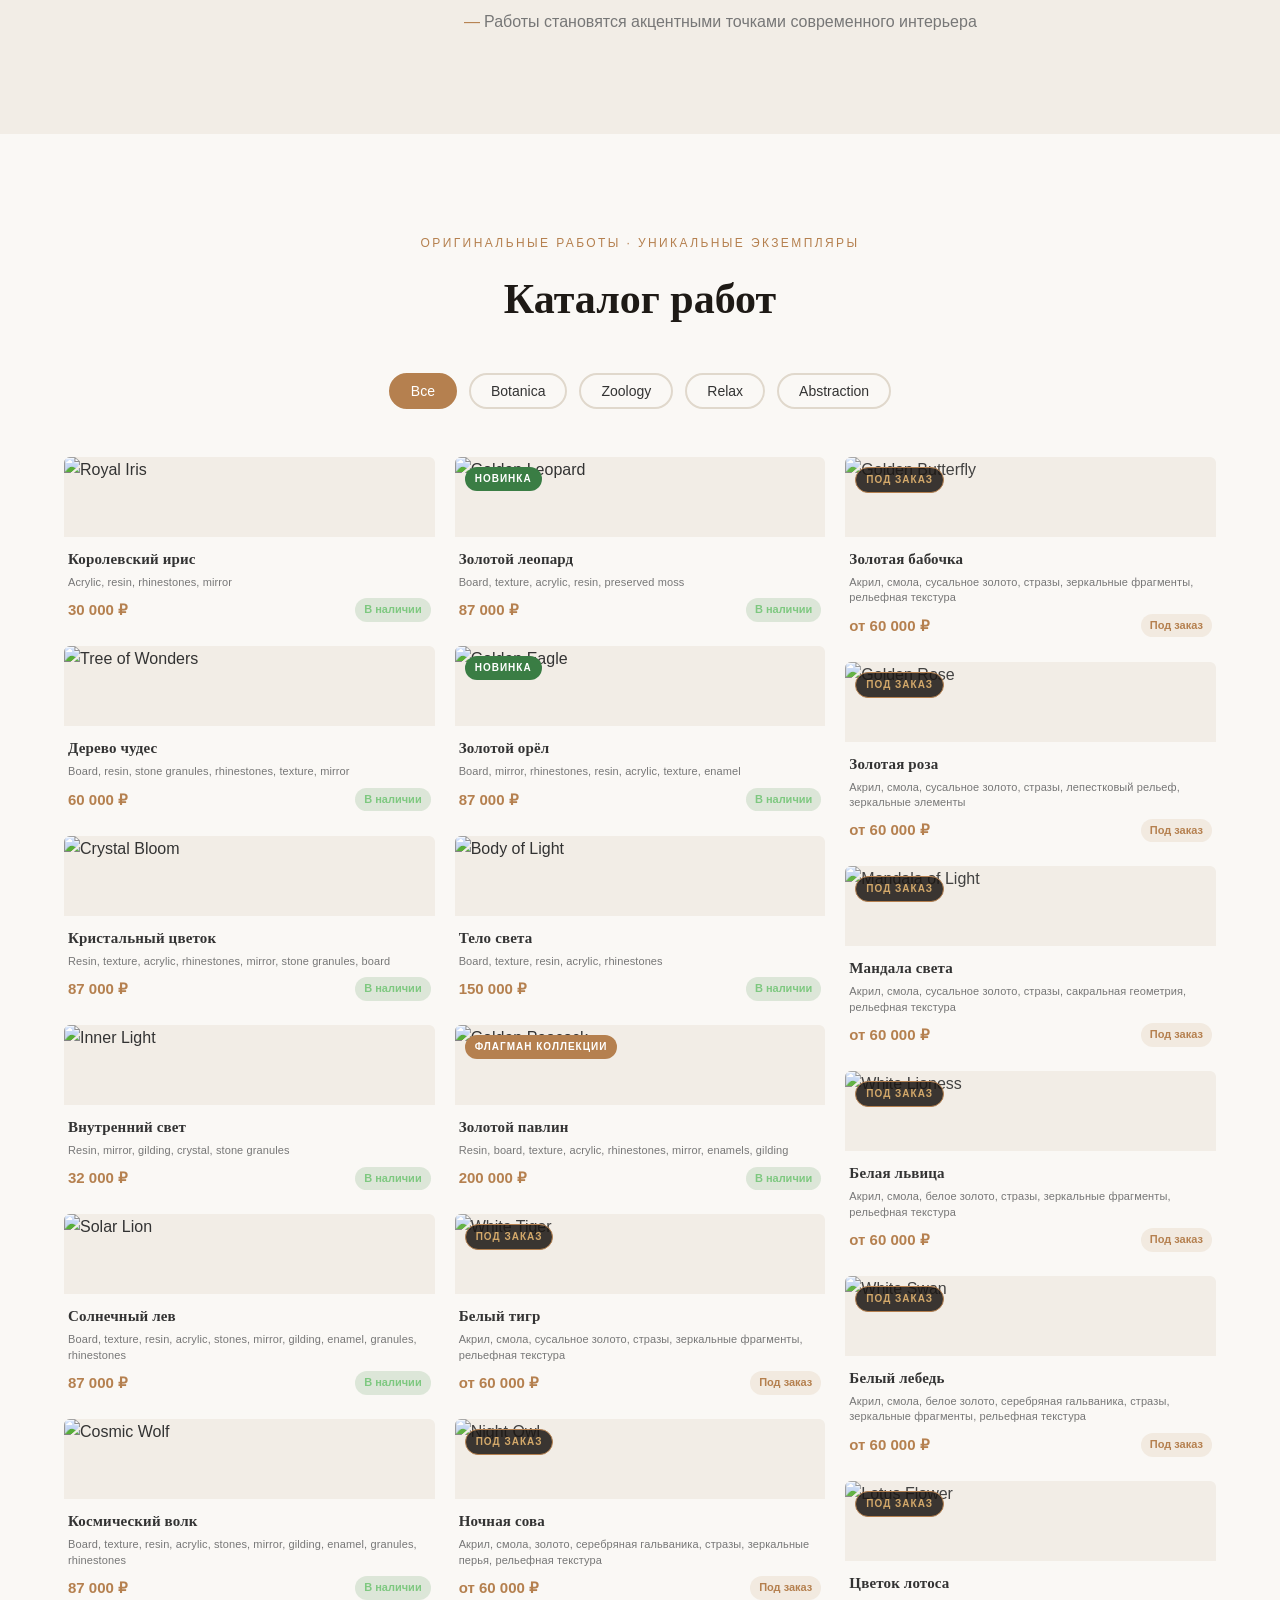
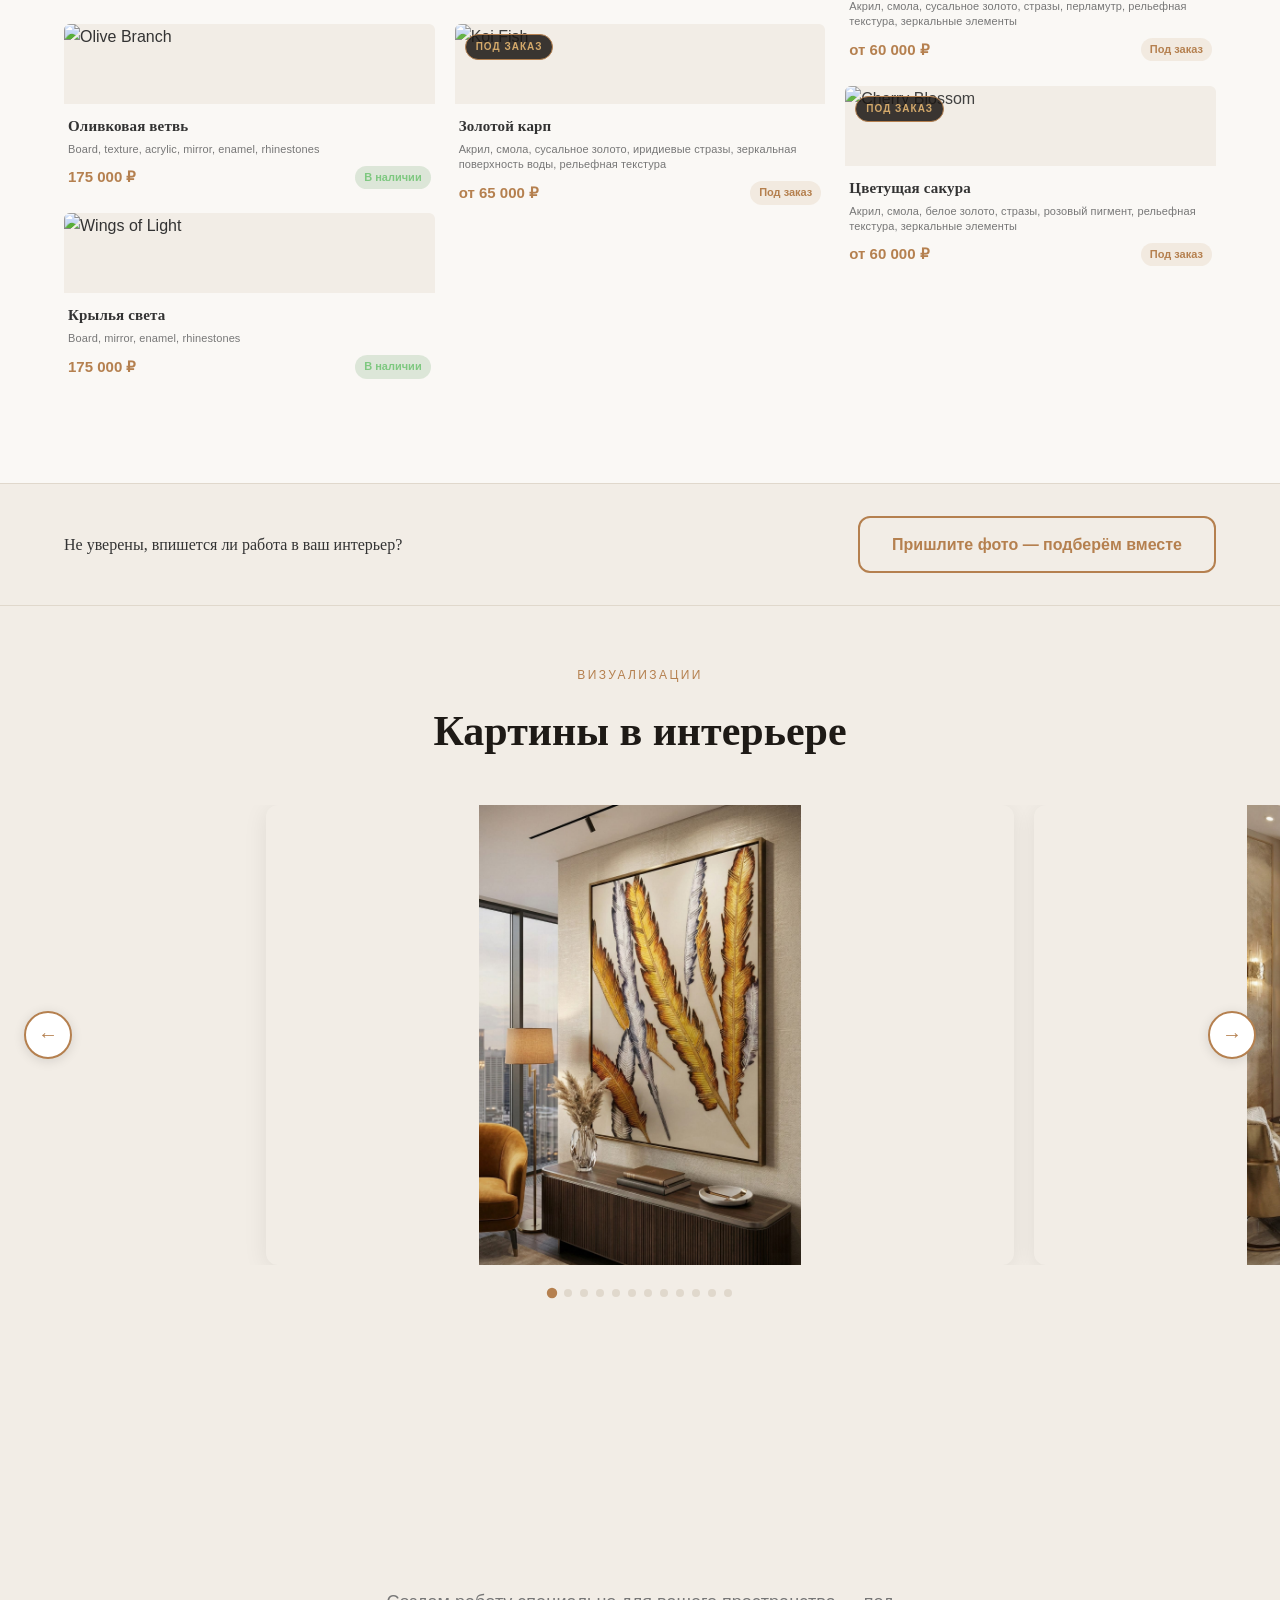
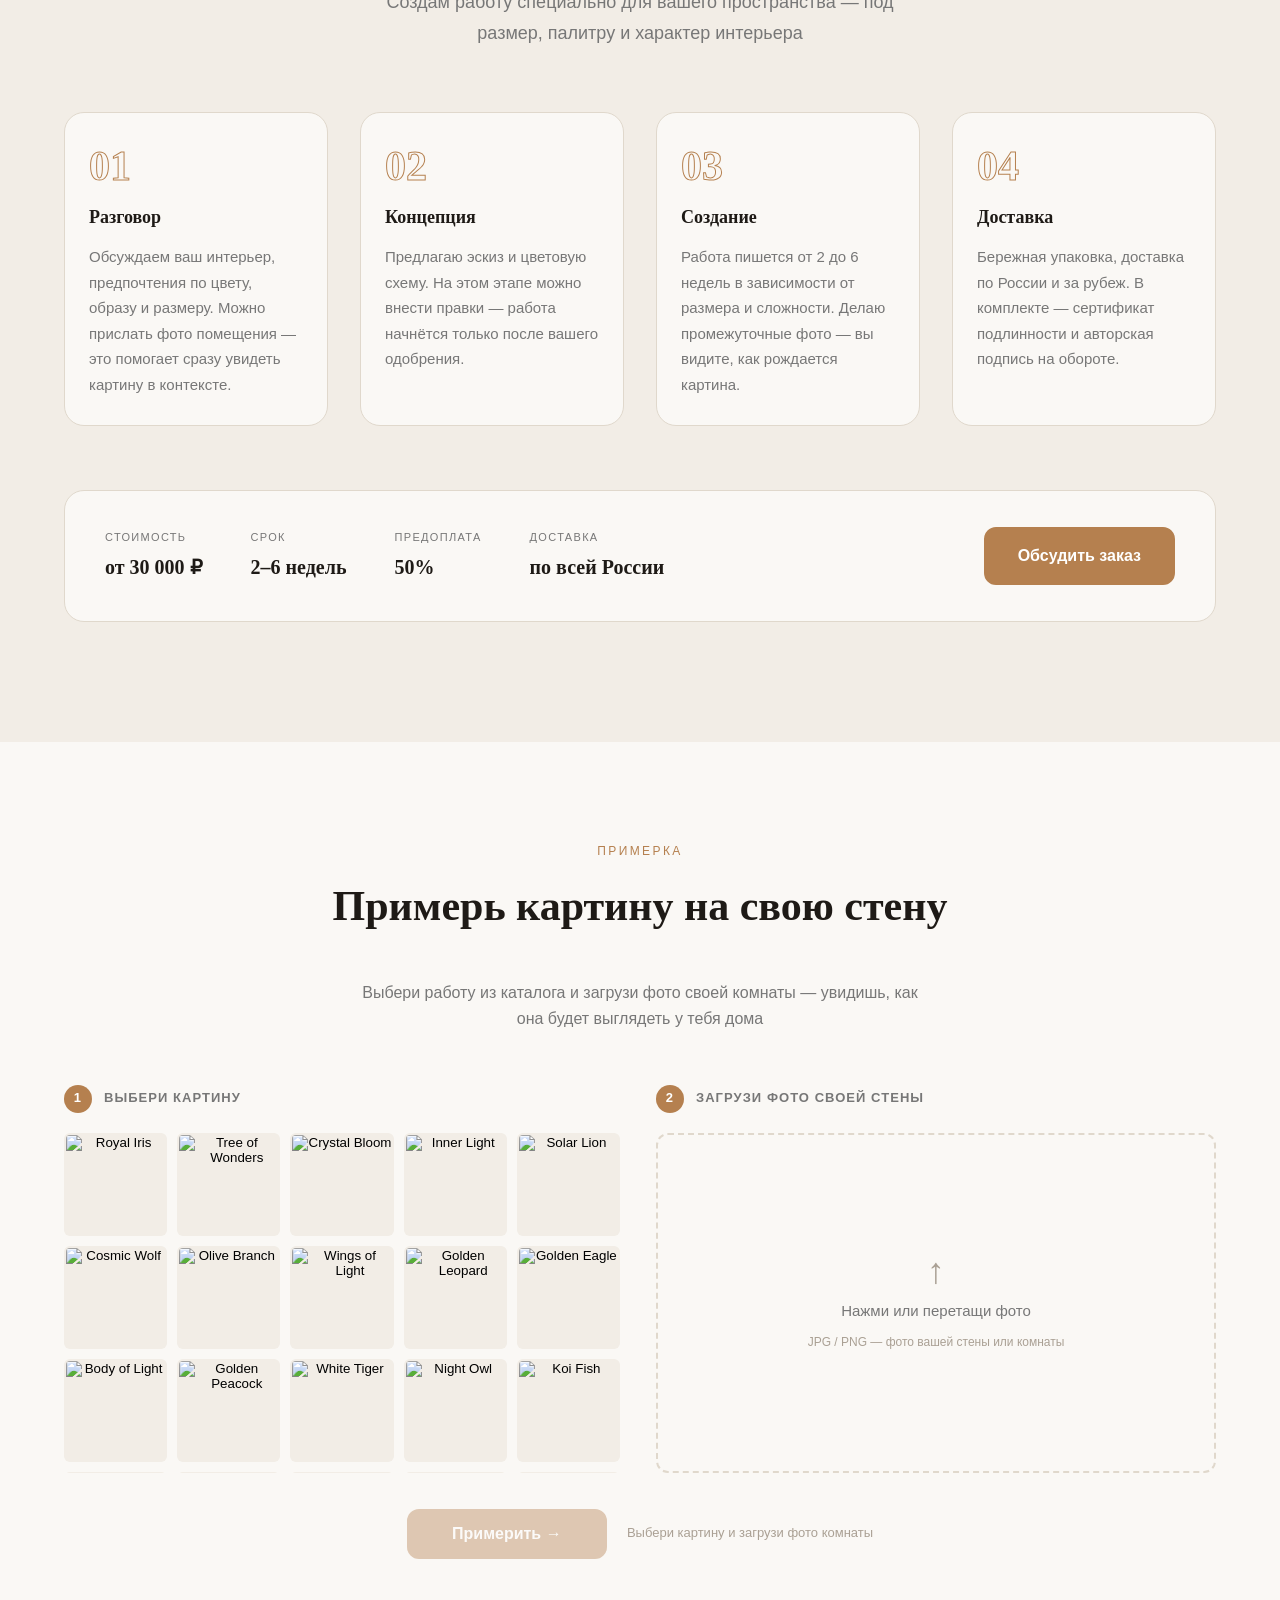
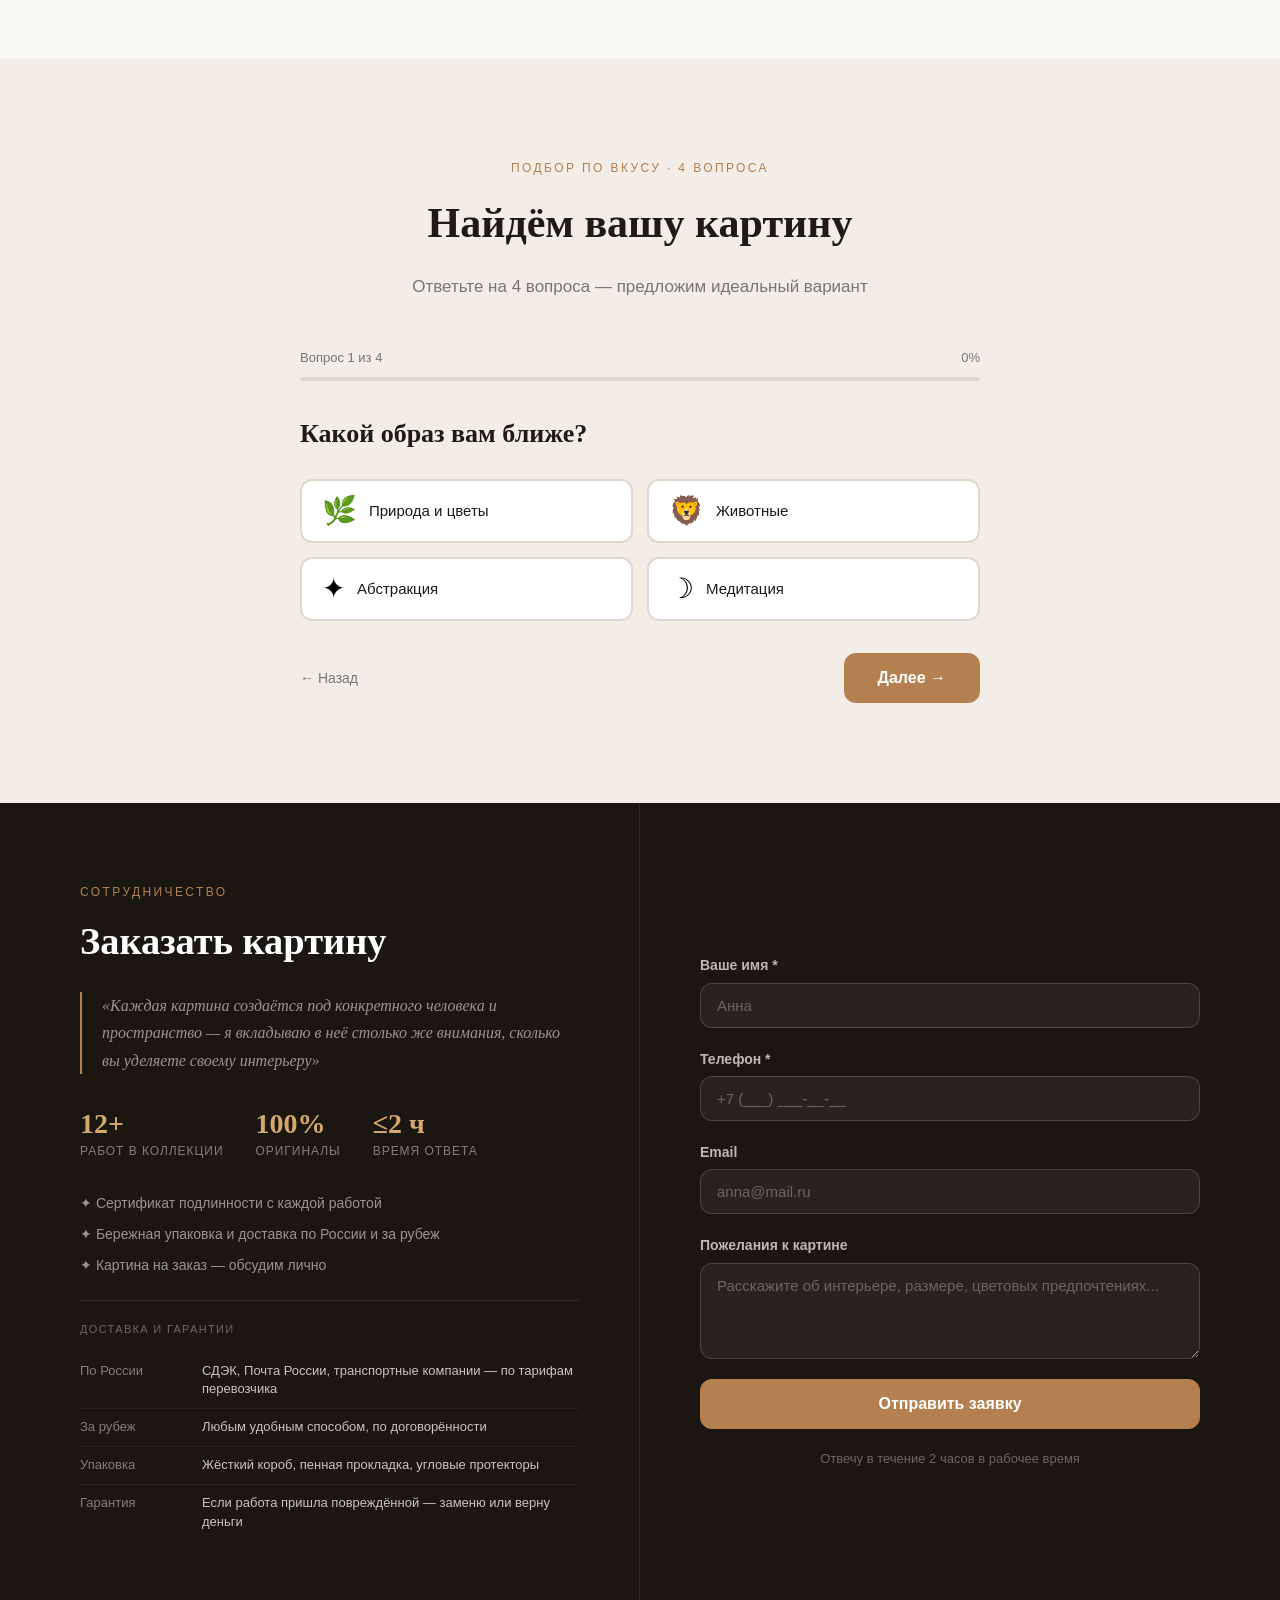
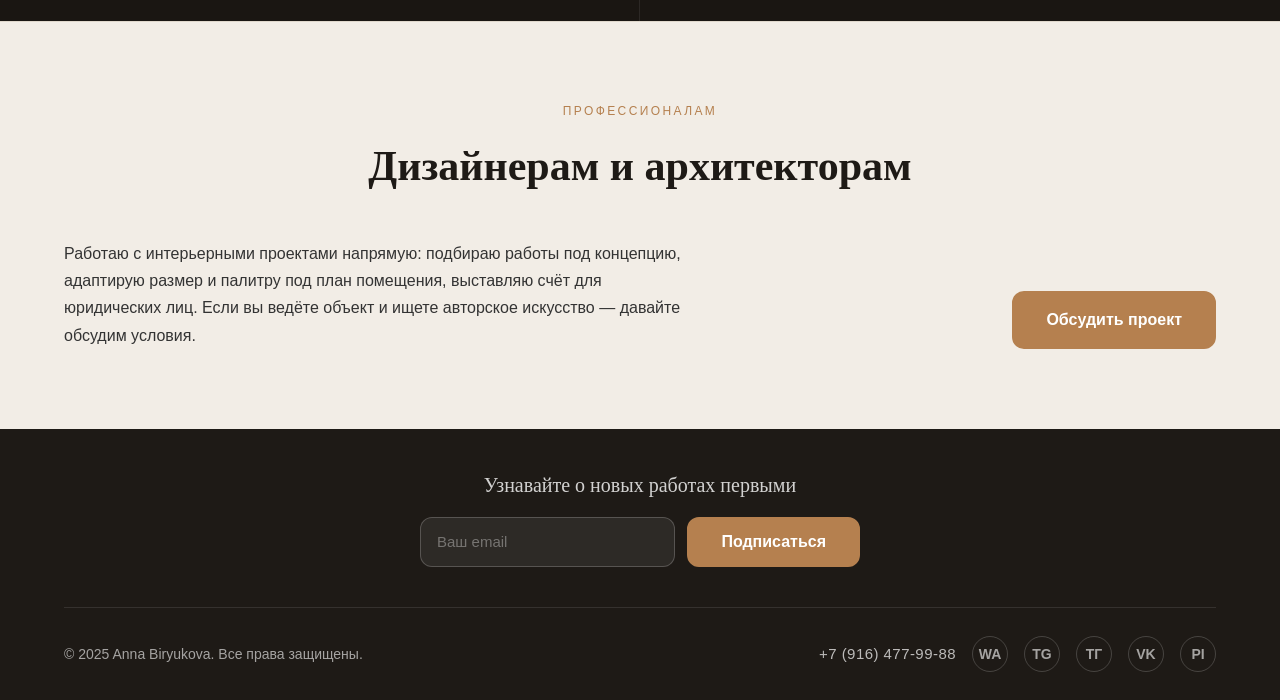
==== commit 3f128935: "Update artist photo to branded AnnaStar portrait Co-Authored-By: Claude Sonnet 4.6 <noreply@anthropi" ====
--- a/annastar-landing/index.html
+++ b/annastar-landing/index.html
@@ -86,7 +86,7 @@
       <h2 class="section-title" data-i18n="about.title">О художнике</h2>
       <div class="about__inner">
         <div class="about__photo">
-          <img src="images/artist/freepik__-img3-img2-img1__70721.png" alt="Anna Biryukova — Mixed Media Artist" />
+          <img src="/images/artist/artist-portrait.webp" alt="Anna Biryukova — Mixed Media Artist" />
         </div>
         <div class="about__text">
           <blockquote class="about__quote">
--- a/annastar-landing/css/style.css
+++ b/annastar-landing/css/style.css
@@ -447,13 +447,12 @@
   overflow: hidden;
   width: 100%;
   display: block;
-  aspect-ratio: 3 / 4;
+  min-height: 80px;           /* не схлопывается если картинка не загружена */
   background: var(--color-bg-alt);
 }
 .work-card__img img {
   width: 100%;
-  height: 100%;
-  object-fit: cover;
+  height: auto;               /* сохраняем нативные пропорции */
   display: block;
   transition: transform 0.45s ease;
 }
